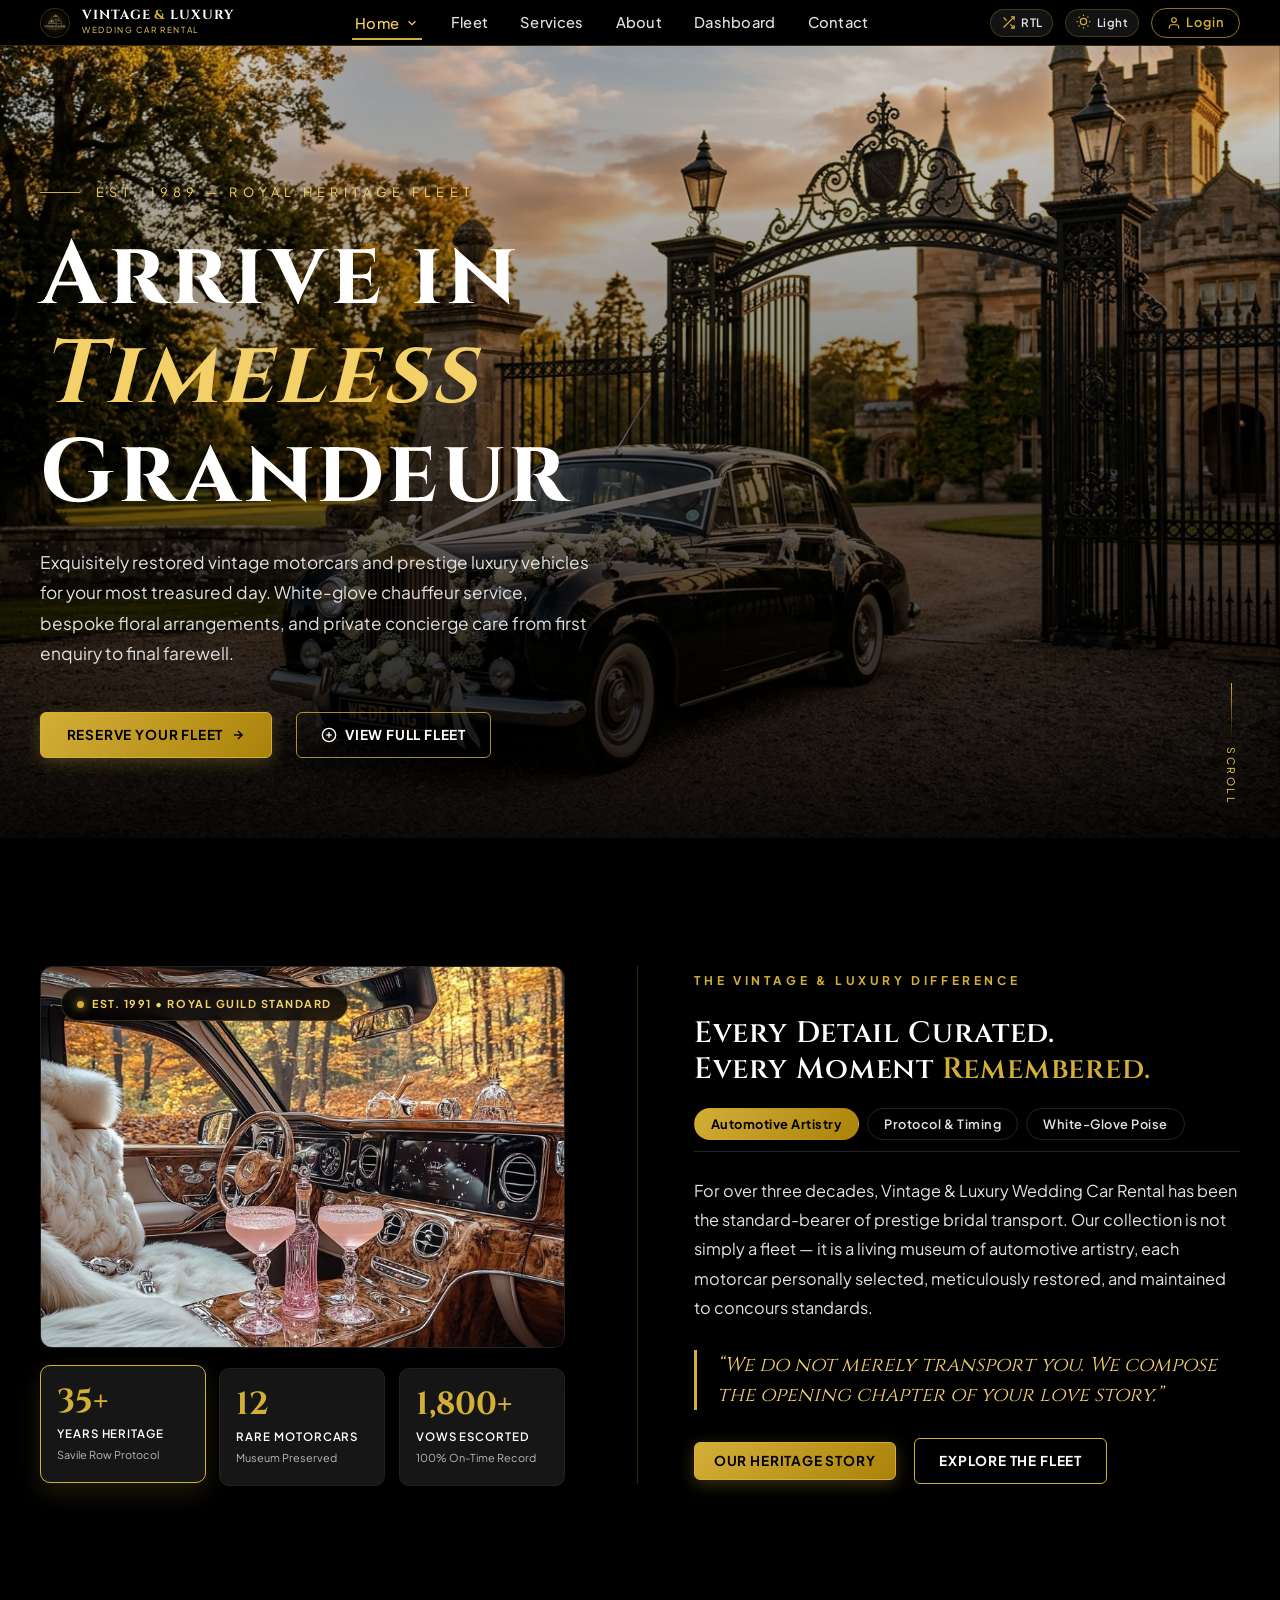
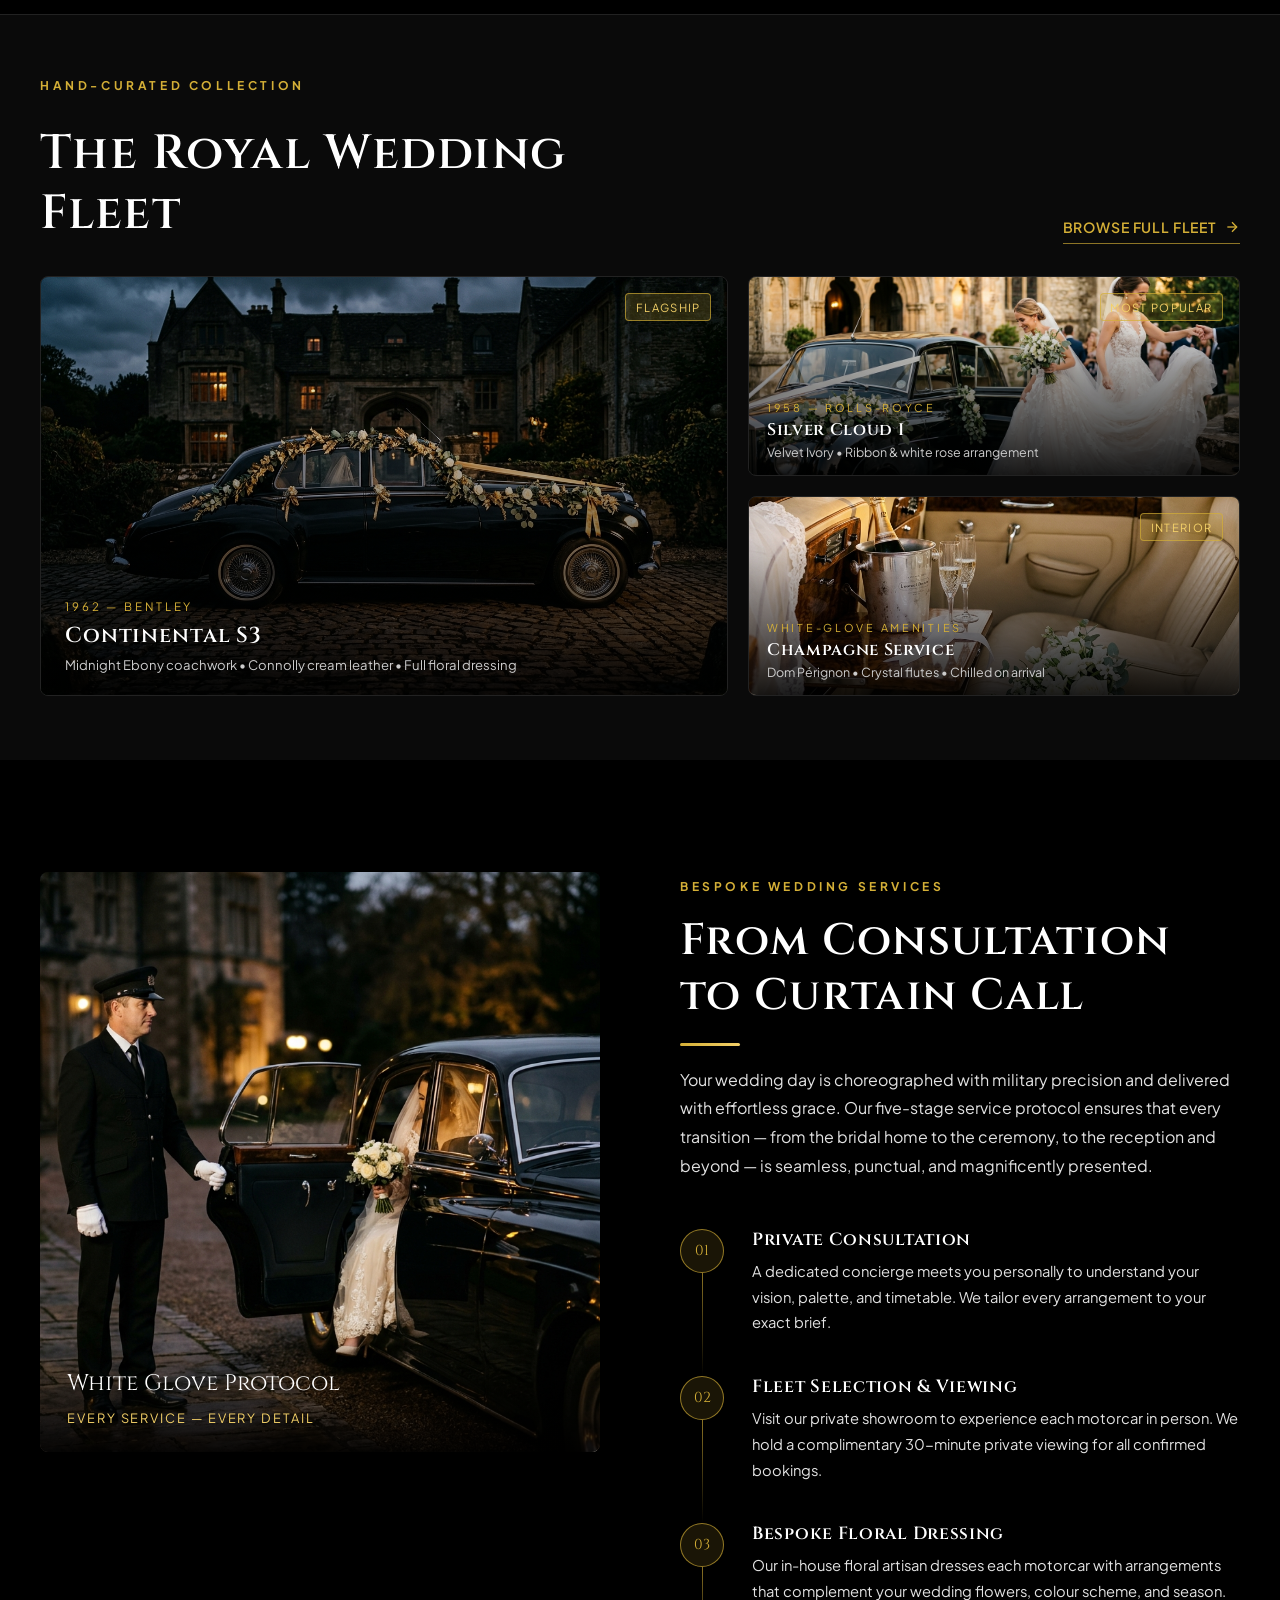
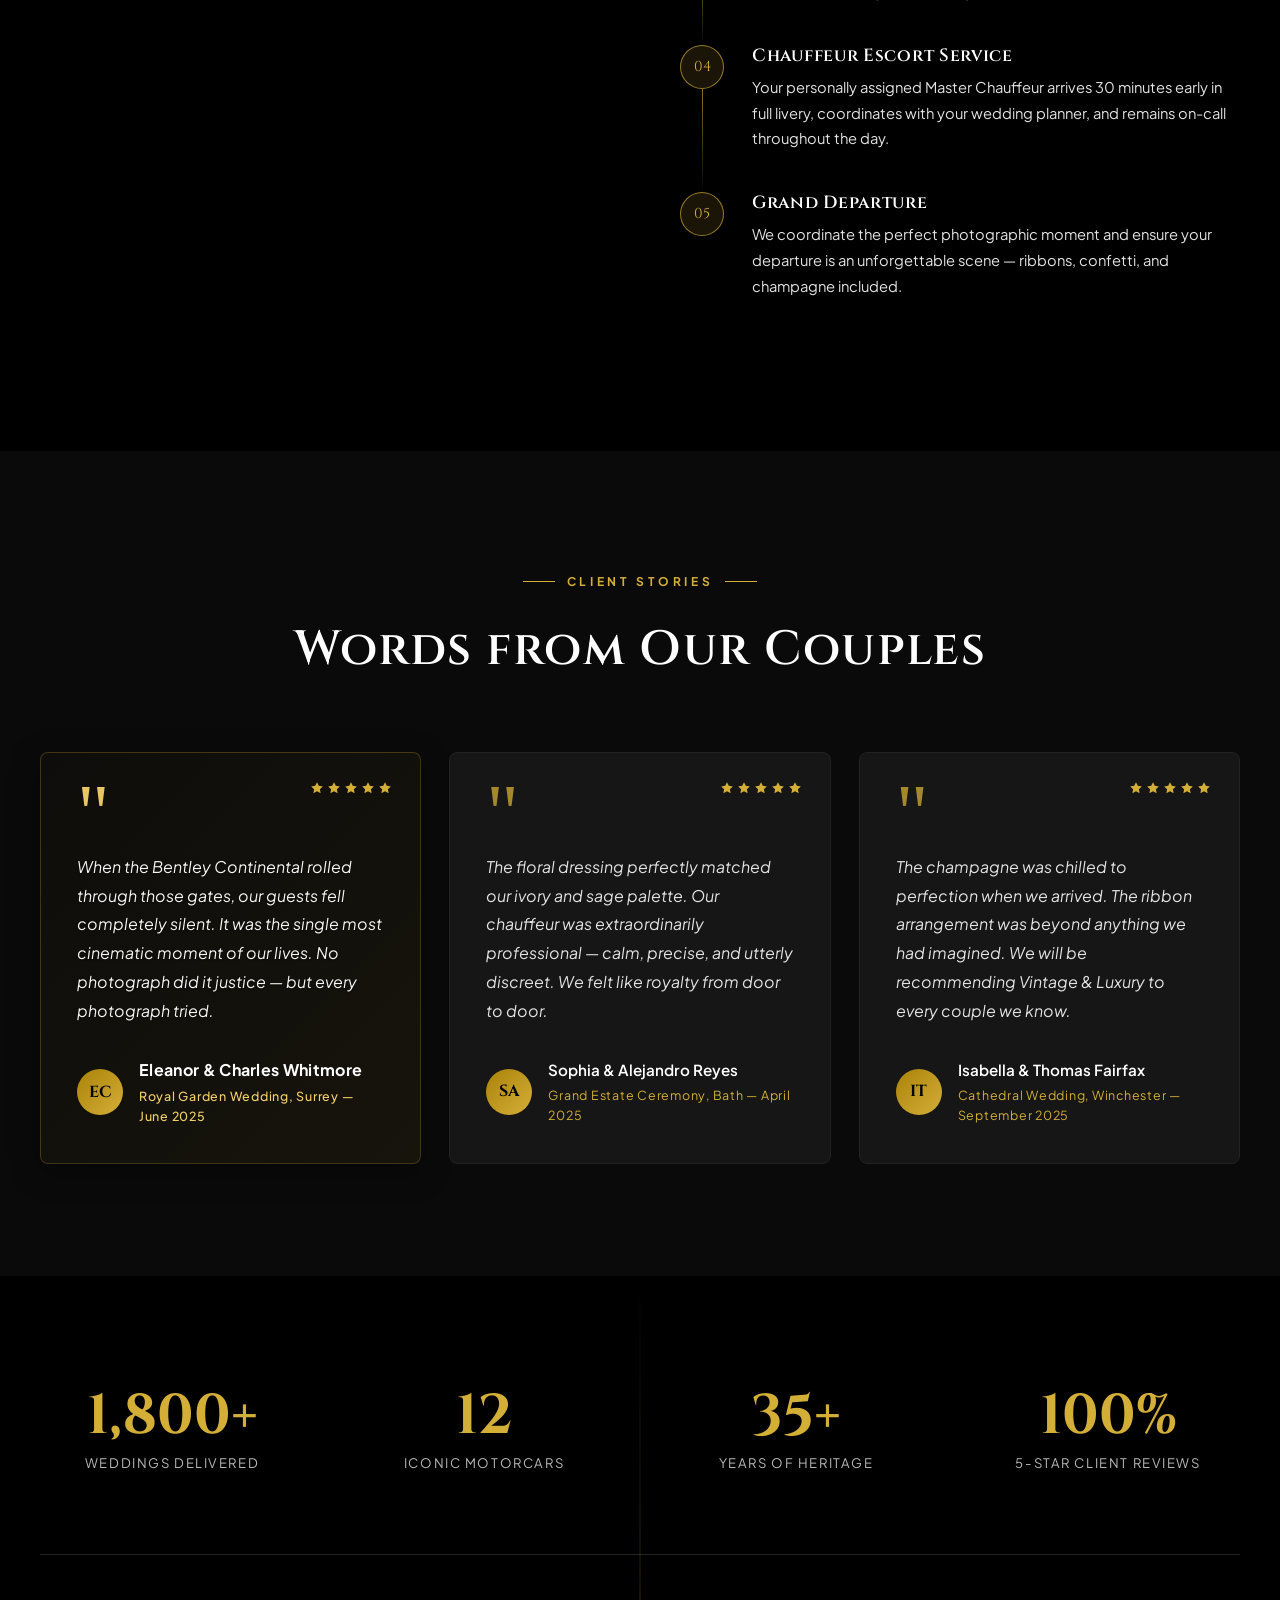
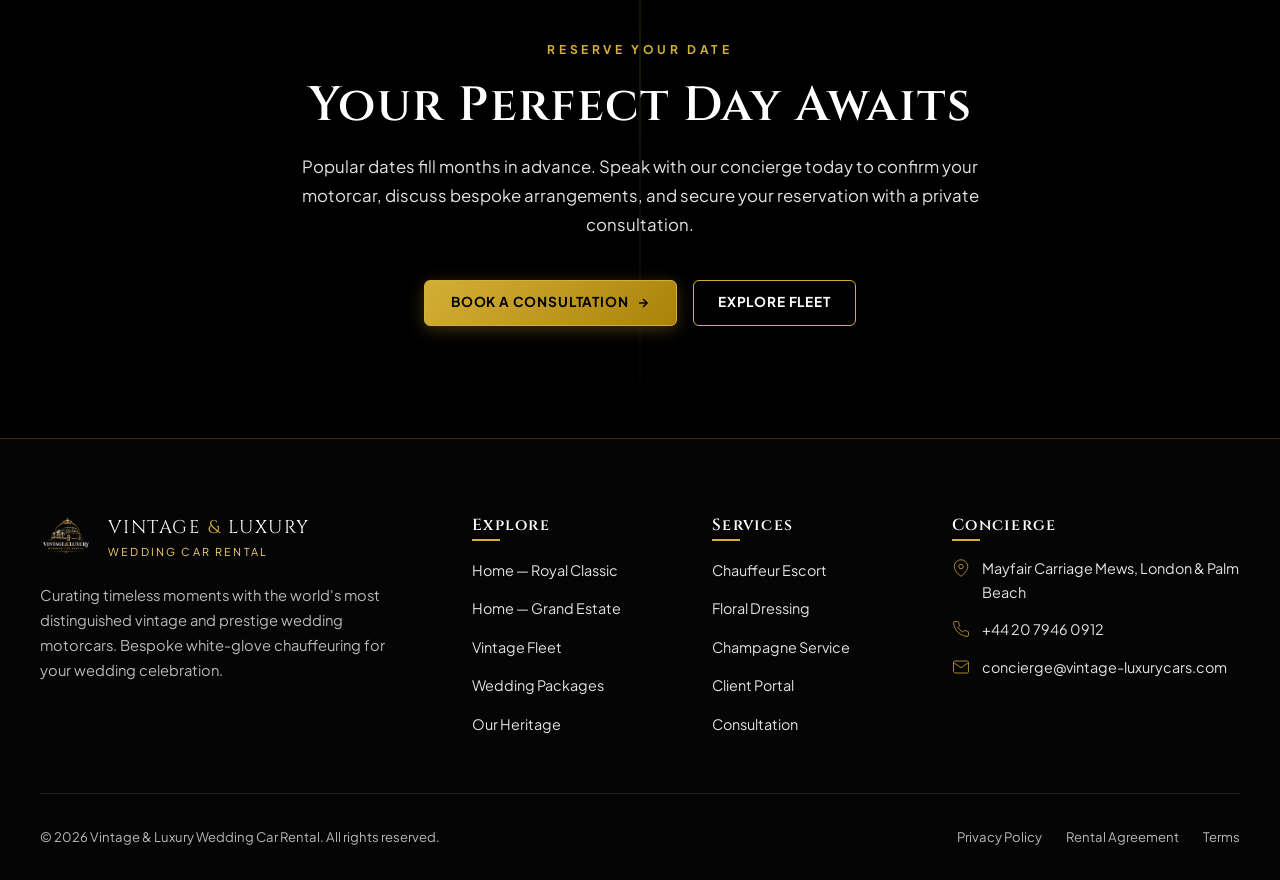
==== index.html @ 2bf7d712 "first commit" ====
﻿<!DOCTYPE html>
<html lang="en" dir="ltr">

<head>
  <meta charset="UTF-8">
  <meta name="viewport" content="width=device-width, initial-scale=1.0">
  <link rel="icon" type="image/png" sizes="32x32" href="assets/images/brand/favicon-32x32.png?v=5.0">
  <link rel="icon" type="image/png" sizes="64x64" href="assets/images/brand/favicon.png?v=5.0">
  <link rel="shortcut icon" href="assets/images/brand/favicon.ico?v=5.0">
  <link rel="apple-touch-icon" href="assets/images/brand/apple-touch-icon.png?v=5.0">
  <title>Vintage &amp; Luxury Wedding Car Rental — Royal Classic</title>
  <meta name="description"
    content="Experience unparalleled elegance on your wedding day with our hand-curated fleet of vintage Rolls-Royce, classic Bentleys, and bespoke luxury wedding motorcars. White-glove chauffeur service.">
  <link rel="stylesheet" href="assets/css/style.css?v=3.3">
  <link rel="stylesheet" href="assets/css/responsive.css?v=3.1">
</head>

<body>

  <!-- PAGE LOADER -->
  <div class="page-loader" id="pageLoader" aria-label="Loading">
    <div class="loader-brand-box">
      <img src="assets/images/brand/logo.png" alt="Vintage &amp; Luxury Emblem" class="loader-logo-img">
      <div class="loader-title">Vintage &amp; Luxury</div>
      <div class="loader-bar-wrap">
        <div class="loader-progress"></div>
      </div>
    </div>
  </div>

  <!-- HEADER -->
  <header class="site-header" id="siteHeader">
    <div class="container-custom header-inner">
      <a href="index.html" class="header-brand" aria-label="Vintage &amp; Luxury Wedding Car Rental">
        <div class="brand-logo-wrap">
          <img src="assets/images/brand/logo.png" alt="Brand Emblem" class="brand-logo-img">
        </div>
        <div class="brand-text-block">
          <span class="brand-title">VINTAGE <span>&amp;</span> LUXURY</span>
          <span class="brand-tagline">Wedding Car Rental</span>
        </div>
      </a>

      <nav class="desktop-nav" aria-label="Primary Navigation">
        <ul class="nav-list">
          <li class="nav-item nav-dropdown" id="navDropdownHome">
            <button type="button" class="nav-link active" id="homeDropdownBtn" aria-expanded="false"
              aria-haspopup="true">
              Home
              <svg class="dropdown-arrow-icon" viewBox="0 0 24 24" fill="none">
                <polyline points="6 9 12 15 18 9"></polyline>
              </svg>
            </button>
            <div class="dropdown-menu">
              <a href="index.html" class="dropdown-item active">Home 1 — Royal Classic <span
                  class="dropdown-badge">Current</span></a>
              <a href="home-2.html" class="dropdown-item">Home 2 — Grand Estate <span
                  class="dropdown-badge">Modern</span></a>
            </div>
          </li>
          <li class="nav-item"><a href="fleet.html" class="nav-link">Fleet</a></li>
          <li class="nav-item"><a href="services.html" class="nav-link">Services</a></li>
          <li class="nav-item"><a href="about.html" class="nav-link">About</a></li>
          <li class="nav-item"><a href="dashboard.html" class="nav-link">Dashboard</a></li>
          <li class="nav-item"><a href="contact.html" class="nav-link">Contact</a></li>
        </ul>
      </nav>

      <div class="header-actions">
        <button type="button" class="control-pill-btn rtl-toggle-btn" aria-label="Switch Direction">
          <svg class="control-icon" viewBox="0 0 24 24">
            <polyline points="16 3 21 3 21 8"></polyline>
            <line x1="4" y1="20" x2="21" y2="3"></line>
            <polyline points="21 16 21 21 16 21"></polyline>
            <line x1="15" y1="15" x2="21" y2="21"></line>
            <line x1="4" y1="4" x2="9" y2="9"></line>
          </svg>
          <span class="rtl-text">RTL</span>
        </button>
        <button type="button" class="control-pill-btn theme-toggle-btn" aria-label="Switch Theme">
          <span class="theme-icon-wrap">
            <svg class="control-icon" viewBox="0 0 24 24">
              <circle cx="12" cy="12" r="5"></circle>
              <line x1="12" y1="1" x2="12" y2="3"></line>
              <line x1="12" y1="21" x2="12" y2="23"></line>
              <line x1="4.22" y1="4.22" x2="5.64" y2="5.64"></line>
              <line x1="18.36" y1="18.36" x2="19.78" y2="19.78"></line>
              <line x1="1" y1="12" x2="3" y2="12"></line>
              <line x1="21" y1="12" x2="23" y2="12"></line>
              <line x1="4.22" y1="19.78" x2="5.64" y2="18.36"></line>
              <line x1="18.36" y1="5.64" x2="19.78" y2="4.22"></line>
            </svg>
          </span>
          <span class="theme-text">Light</span>
        </button>
        <a href="login.html" class="btn-login-header">
          <svg viewBox="0 0 24 24" stroke-width="2" stroke-linecap="round" stroke-linejoin="round">
            <path d="M20 21v-2a4 4 0 0 0-4-4H8a4 4 0 0 0-4 4v2" />
            <circle cx="12" cy="7" r="4" />
          </svg>
          Login
        </a>
        <button type="button" class="mobile-toggle-btn" id="mobileMenuBtn" aria-label="Open Menu">
          <svg viewBox="0 0 24 24" fill="none" stroke="currentColor" stroke-width="2">
            <line x1="3" y1="6" x2="21" y2="6"></line>
            <line x1="3" y1="12" x2="21" y2="12"></line>
            <line x1="3" y1="18" x2="21" y2="18"></line>
          </svg>
        </button>
      </div>
    </div>
  </header>

  <!-- MOBILE DRAWER -->
  <div class="mobile-drawer-overlay" id="mobileDrawerOverlay"></div>
  <aside class="mobile-drawer" id="mobileDrawer" aria-label="Mobile Navigation">
    <div class="mobile-drawer-header">
      <a href="index.html" class="header-brand" aria-label="Vintage &amp; Luxury Wedding Car Rental">
        <div class="brand-logo-wrap"><img src="assets/images/brand/logo.png" alt="Emblem" class="brand-logo-img"></div>
        <div class="brand-text-block">
          <span class="brand-title">VINTAGE <span>&amp;</span> LUXURY</span>
          <span class="brand-tagline">Wedding Car Rental</span>
        </div>
      </a>
      <button type="button" class="mobile-close-btn" id="mobileCloseBtn" aria-label="Close Menu">
        <svg width="20" height="20" viewBox="0 0 24 24" fill="none" stroke="currentColor" stroke-width="2">
          <line x1="18" y1="6" x2="6" y2="18"></line>
          <line x1="6" y1="6" x2="18" y2="18"></line>
        </svg>
      </button>
    </div>
    <ul class="mobile-nav-list">
      <li class="mobile-accordion-item" id="mobileHomeAccordion">
        <button type="button" class="mobile-accordion-btn active" id="mobileHomeAccordionBtn" aria-expanded="false">
          <span>Home</span>
          <svg class="dropdown-arrow-icon" viewBox="0 0 24 24" fill="none">
            <polyline points="6 9 12 15 18 9"></polyline>
          </svg>
        </button>
        <div class="mobile-accordion-content">
          <a href="index.html" class="mobile-sub-link active">Home 1 — Royal Classic</a>
          <a href="home-2.html" class="mobile-sub-link">Home 2 — Grand Estate</a>
        </div>
      </li>
      <li><a href="fleet.html" class="mobile-nav-link">Fleet</a></li>
      <li><a href="services.html" class="mobile-nav-link">Services</a></li>
      <li><a href="about.html" class="mobile-nav-link">About</a></li>
      <li><a href="dashboard.html" class="mobile-nav-link">Dashboard</a></li>
      <li><a href="contact.html" class="mobile-nav-link">Contact</a></li>
    </ul>
    <div class="mobile-controls-wrap">
      <div class="mobile-controls-row">
        <button type="button" class="control-pill-btn rtl-toggle-btn control-pill-flex" aria-label="Switch Direction">
          <svg class="control-icon" viewBox="0 0 24 24" width="14" height="14">
            <polyline points="16 3 21 3 21 8"></polyline>
            <line x1="4" y1="20" x2="21" y2="3"></line>
            <polyline points="21 16 21 21 16 21"></polyline>
            <line x1="15" y1="15" x2="21" y2="21"></line>
            <line x1="4" y1="4" x2="9" y2="9"></line>
          </svg>
          <span class="rtl-text">RTL</span>
        </button>
        <button type="button" class="control-pill-btn theme-toggle-btn control-pill-flex" aria-label="Switch Theme">
          <span class="theme-icon-wrap">
            <svg class="control-icon" viewBox="0 0 24 24" width="14" height="14">
              <circle cx="12" cy="12" r="5"></circle>
              <line x1="12" y1="1" x2="12" y2="3"></line>
              <line x1="12" y1="21" x2="12" y2="23"></line>
              <line x1="4.22" y1="4.22" x2="5.64" y2="5.64"></line>
              <line x1="18.36" y1="18.36" x2="19.78" y2="19.78"></line>
              <line x1="1" y1="12" x2="3" y2="12"></line>
              <line x1="21" y1="12" x2="23" y2="12"></line>
              <line x1="4.22" y1="19.78" x2="5.64" y2="18.36"></line>
              <line x1="18.36" y1="5.64" x2="19.78" y2="4.22"></line>
            </svg>
          </span>
          <span class="theme-text">Light</span>
        </button>
      </div>
      <a href="login.html" class="btn-gold-primary mobile-cta-full">Login</a>
    </div>
  </aside>

  <main id="mainContent">

    <!-- =====================================================================
         SECTION 1: CINEMATIC HERO — Full-bleed estate entrance photograph
         ===================================================================== -->
    <section class="hero-section" aria-label="Welcome">
      <img src="assets/images/hero/hero-rolls-estate-golden-hour.jpg"
        alt="Vintage Rolls-Royce with white floral decoration at grand estate gates at golden hour"
        class="hero-bg-image" loading="eager">
      <div class="hero-overlay" aria-hidden="true"></div>

      <div class="hero-content">
        <div class="container-custom">
          <div class="hero-inner">
            <div class="hero-tagline">Est. 1989 &mdash; Royal Heritage Fleet</div>
            <h1 class="hero-heading">
              Arrive in <em>Timeless</em><br>Grandeur
            </h1>
            <p class="hero-subtext">
              Exquisitely restored vintage motorcars and prestige luxury vehicles for your most treasured day.
              White-glove chauffeur service, bespoke floral arrangements, and private concierge care from first enquiry
              to final farewell.
            </p>
            <div class="hero-cta-row">
              <a href="contact.html" class="btn-gold-primary hero-cta-btn">
                Reserve Your Fleet
                <svg width="14" height="14" viewBox="0 0 24 24" fill="none" stroke="currentColor" stroke-width="2.5">
                  <line x1="5" y1="12" x2="19" y2="12"></line>
                  <polyline points="12 5 19 12 12 19"></polyline>
                </svg>
              </a>
              <a href="fleet.html" class="btn-outline-gold">
                <svg width="16" height="16" viewBox="0 0 24 24" fill="none" stroke="currentColor" stroke-width="2">
                  <circle cx="12" cy="12" r="10"></circle>
                  <line x1="12" y1="8" x2="12" y2="16"></line>
                  <line x1="8" y1="12" x2="16" y2="12"></line>
                </svg>
                View Full Fleet
              </a>
            </div>
          </div>
        </div>
      </div>

      <!-- Scroll indicator -->
      <div class="hero-scroll-hint" aria-hidden="true">
        <div class="scroll-line"></div>
        <span class="scroll-label">Scroll</span>
      </div>
    </section>

    <!-- =====================================================================
         SECTION 2: BRAND STATEMENT — Interactive Visual Heritage & Philosophy
         ===================================================================== -->
    <section class="brand-statement-section" aria-label="Our Philosophy">
      <div class="container-custom">
        <div class="brand-statement-inner">

          <!-- Left: Interactive Visual & Stat Grid Column -->
          <div class="brand-statement-visual-col reveal-left">
            <div class="brand-visual-frame">
              <img src="assets/images/products/p1.jpg"
                alt="Vintage Rolls-Royce handcrafted interior with champagne and bridal bouquet"
                class="brand-visual-img" loading="lazy">
              <div class="brand-visual-floating-badge">
                <span class="brand-visual-badge-dot"></span>
                <span>Est. 1991 &bull; Royal Guild Standard</span>
              </div>
            </div>

            <!-- Interactive Stat Cards -->
            <div class="brand-stat-grid">
              <div class="brand-stat-card is-focused" tabindex="0">
                <div class="brand-stat-number">35+</div>
                <div class="brand-stat-desc">Years Heritage</div>
                <div class="brand-stat-sub">Savile Row Protocol</div>
              </div>
              <div class="brand-stat-card" tabindex="0">
                <div class="brand-stat-number">12</div>
                <div class="brand-stat-desc">Rare Motorcars</div>
                <div class="brand-stat-sub">Museum Preserved</div>
              </div>
              <div class="brand-stat-card" tabindex="0">
                <div class="brand-stat-number">1,800+</div>
                <div class="brand-stat-desc">Vows Escorted</div>
                <div class="brand-stat-sub">100% On-Time Record</div>
              </div>
            </div>
          </div>

          <!-- Right: Interactive Philosophy & Tab Panes Column -->
          <div class="brand-statement-main reveal-right">
            <span class="section-eyebrow">The Vintage &amp; Luxury Difference</span>
            <h2 class="brand-statement-heading">
              Every Detail Curated.<br>Every Moment <span class="gold-word">Remembered.</span>
            </h2>

            <!-- Interactive Tab Bar -->
            <div class="philosophy-tabs-bar" role="tablist" aria-label="Philosophy Pillars">
              <button type="button" class="philosophy-tab-btn active" role="tab" aria-selected="true"
                data-target="pillarArtistry">Automotive Artistry</button>
              <button type="button" class="philosophy-tab-btn" role="tab" aria-selected="false"
                data-target="pillarPunctuality">Protocol &amp; Timing</button>
              <button type="button" class="philosophy-tab-btn" role="tab" aria-selected="false"
                data-target="pillarPoise">White-Glove Poise</button>
            </div>

            <!-- Tab 1: Artistry -->
            <div class="philosophy-tab-pane active" id="pillarArtistry" role="tabpanel">
              <p class="brand-statement-text">
                For over three decades, Vintage &amp; Luxury Wedding Car Rental has been the standard-bearer of prestige
                bridal transport. Our collection is not simply a fleet &mdash; it is a living museum of automotive
                artistry, each motorcar personally selected, meticulously restored, and maintained to concours
                standards.
              </p>
              <blockquote class="brand-statement-pull">
                &ldquo;We do not merely transport you. We compose the opening chapter of your love story.&rdquo;
              </blockquote>
            </div>

            <!-- Tab 2: Punctuality -->
            <div class="philosophy-tab-pane" id="pillarPunctuality" role="tabpanel" hidden>
              <p class="brand-statement-text">
                Precision is our silent vow. Two weeks prior to your celebration, our operations team conducts live
                route reconnaissance. On the wedding day, our senior chauffeur arrives a full 45 minutes ahead of
                schedule to ensure unhurried peace of mind.
              </p>
              <blockquote class="brand-statement-pull">
                &ldquo;Punctuality in luxury is not a feature &mdash; it is a sacred ceremonial promise.&rdquo;
              </blockquote>
            </div>

            <!-- Tab 3: Poise -->
            <div class="philosophy-tab-pane" id="pillarPoise" role="tabpanel" hidden>
              <p class="brand-statement-text">
                From hand-tied Italian silk ribbons matched to your bridal gown to French crystal champagne flutes
                chilled in custom wood consoles, every sensory touchpoint is executed with dignified grace and tailored
                poise.
              </p>
              <blockquote class="brand-statement-pull">
                &ldquo;Dignity, unhurried grace, and timeless presence define every mile of your passage.&rdquo;
              </blockquote>
            </div>

            <!-- Actions -->
            <div class="brand-statement-actions">
              <a href="about.html" class="btn-gold-primary">Our Heritage Story</a>
              <a href="fleet.html" class="btn-gold-outline">Explore The Fleet</a>
            </div>

          </div>
        </div>
      </div>
    </section>

    <!-- =====================================================================
         SECTION 3: FLEET SHOWCASE — Asymmetric mosaic, no standard card grid
         ===================================================================== -->
    <section class="fleet-showcase-section" aria-label="Featured Fleet">
      <div class="container-custom">
        <div class="fleet-showcase-header reveal-up">
          <div class="fleet-heading-block">
            <span class="section-eyebrow">Hand-Curated Collection</span>
            <h2 class="fleet-section-title">The Royal Wedding Fleet</h2>
          </div>
          <a href="fleet.html" class="fleet-header-link">
            Browse Full Fleet
            <svg width="16" height="16" viewBox="0 0 24 24" fill="none" stroke="currentColor" stroke-width="2">
              <line x1="5" y1="12" x2="19" y2="12"></line>
              <polyline points="12 5 19 12 12 19"></polyline>
            </svg>
          </a>
        </div>

        <div class="fleet-mosaic">
          <!-- Large Feature Card -->
          <article class="fleet-card fleet-card--large reveal-left">
            <div class="fleet-card-img-wrap">
              <img src="assets/images/products/bentley-continental-manor-night.jpg"
                alt="1960s Bentley Continental decorated with gold florals at a manor at dusk" class="fleet-card-img"
                loading="lazy">
              <div class="fleet-card-overlay" aria-hidden="true"></div>
            </div>
            <span class="fleet-card-badge">Flagship</span>
            <div class="fleet-card-info">
              <div class="fleet-card-year">1962 &mdash; Bentley</div>
              <h3 class="fleet-card-name">Continental S3</h3>
              <p class="fleet-card-detail">Midnight Ebony coachwork &bull; Connolly cream leather &bull; Full floral
                dressing</p>
            </div>
          </article>

          <!-- Small Card Top -->
          <article class="fleet-card fleet-card--sm reveal-right">
            <div class="fleet-card-img-wrap">
              <img src="assets/images/sections/wedding-ceremony-church-arrival.jpg"
                alt="Wedding ceremony arrival at a historic church with vintage car" class="fleet-card-img"
                loading="lazy">
              <div class="fleet-card-overlay" aria-hidden="true"></div>
            </div>
            <span class="fleet-card-badge">Most Popular</span>
            <div class="fleet-card-info">
              <div class="fleet-card-year">1958 &mdash; Rolls-Royce</div>
              <h3 class="fleet-card-name">Silver Cloud I</h3>
              <p class="fleet-card-detail">Velvet Ivory &bull; Ribbon &amp; white rose arrangement</p>
            </div>
          </article>

          <!-- Small Card Bottom -->
          <article class="fleet-card fleet-card--sm reveal-right delay-15">
            <div class="fleet-card-img-wrap">
              <img src="assets/images/products/rolls-interior-champagne-bouquet.jpg"
                alt="Rolls-Royce interior with champagne and bridal bouquet" class="fleet-card-img" loading="lazy">
              <div class="fleet-card-overlay" aria-hidden="true"></div>
            </div>
            <span class="fleet-card-badge">Interior</span>
            <div class="fleet-card-info">
              <div class="fleet-card-year">White-Glove Amenities</div>
              <h3 class="fleet-card-name">Champagne Service</h3>
              <p class="fleet-card-detail">Dom Pérignon &bull; Crystal flutes &bull; Chilled on arrival</p>
            </div>
          </article>
        </div>
      </div>
    </section>

    <!-- =====================================================================
         SECTION 4: SERVICES — Sticky image with vertical step timeline
         ===================================================================== -->
    <section class="services-section" aria-label="Our Services">
      <div class="container-custom">
        <div class="services-grid">
          <div class="services-image-col reveal-left">
            <div class="services-img-frame">
              <img src="assets/images/sections/chauffeur-white-glove-service.jpg"
                alt="Uniformed chauffeur in white gloves opening car door for bride at manor" loading="lazy">
              <div class="services-img-badge">
                <div class="services-img-badge-title">White Glove Protocol</div>
                <div class="services-img-badge-sub">Every Service &mdash; Every Detail</div>
              </div>
            </div>
          </div>

          <div class="services-content-col reveal-right">
            <span class="section-eyebrow">Bespoke Wedding Services</span>
            <h2 class="services-section-title">From Consultation<br>to Curtain Call</h2>
            <div class="gold-divider"></div>
            <p class="services-intro">
              Your wedding day is choreographed with military precision and delivered with effortless grace. Our
              five-stage service protocol ensures that every transition — from the bridal home to the ceremony, to the
              reception and beyond — is seamless, punctual, and magnificently presented.
            </p>

            <div class="service-timeline">
              <div class="service-step">
                <div class="service-step-number">01</div>
                <div class="service-step-content">
                  <h3 class="service-step-title">Private Consultation</h3>
                  <p class="service-step-text">A dedicated concierge meets you personally to understand your vision,
                    palette, and timetable. We tailor every arrangement to your exact brief.</p>
                </div>
              </div>
              <div class="service-step">
                <div class="service-step-number">02</div>
                <div class="service-step-content">
                  <h3 class="service-step-title">Fleet Selection &amp; Viewing</h3>
                  <p class="service-step-text">Visit our private showroom to experience each motorcar in person. We hold
                    a complimentary 30-minute private viewing for all confirmed bookings.</p>
                </div>
              </div>
              <div class="service-step">
                <div class="service-step-number">03</div>
                <div class="service-step-content">
                  <h3 class="service-step-title">Bespoke Floral Dressing</h3>
                  <p class="service-step-text">Our in-house floral artisan dresses each motorcar with arrangements that
                    complement your wedding flowers, colour scheme, and season.</p>
                </div>
              </div>
              <div class="service-step">
                <div class="service-step-number">04</div>
                <div class="service-step-content">
                  <h3 class="service-step-title">Chauffeur Escort Service</h3>
                  <p class="service-step-text">Your personally assigned Master Chauffeur arrives 30 minutes early in
                    full livery, coordinates with your wedding planner, and remains on-call throughout the day.</p>
                </div>
              </div>
              <div class="service-step">
                <div class="service-step-number">05</div>
                <div class="service-step-content">
                  <h3 class="service-step-title">Grand Departure</h3>
                  <p class="service-step-text">We coordinate the perfect photographic moment and ensure your departure
                    is an unforgettable scene — ribbons, confetti, and champagne included.</p>
                </div>
              </div>
            </div>
          </div>
        </div>
      </div>
    </section>

    <!-- =====================================================================
         SECTION 5: TESTIMONIALS — Three editorial pull-quote cards
         ===================================================================== -->
    <section class="testimonials-section" aria-label="Client Testimonials">
      <div class="container-custom">
        <div class="testimonials-header reveal-up">
          <span class="section-eyebrow-line">
            <span class="section-eyebrow mb-0">Client Stories</span>
          </span>
          <h2 class="testimonials-title">Words from Our Couples</h2>
        </div>

        <div class="testimonials-grid">
          <article class="testimonial-card testimonial-card--featured reveal-up">
            <div class="testimonial-stars" aria-label="5 out of 5 stars">
              <svg class="star-icon" viewBox="0 0 24 24">
                <polygon
                  points="12 2 15.09 8.26 22 9.27 17 14.14 18.18 21.02 12 17.77 5.82 21.02 7 14.14 2 9.27 8.91 8.26 12 2">
                </polygon>
              </svg>
              <svg class="star-icon" viewBox="0 0 24 24">
                <polygon
                  points="12 2 15.09 8.26 22 9.27 17 14.14 18.18 21.02 12 17.77 5.82 21.02 7 14.14 2 9.27 8.91 8.26 12 2">
                </polygon>
              </svg>
              <svg class="star-icon" viewBox="0 0 24 24">
                <polygon
                  points="12 2 15.09 8.26 22 9.27 17 14.14 18.18 21.02 12 17.77 5.82 21.02 7 14.14 2 9.27 8.91 8.26 12 2">
                </polygon>
              </svg>
              <svg class="star-icon" viewBox="0 0 24 24">
                <polygon
                  points="12 2 15.09 8.26 22 9.27 17 14.14 18.18 21.02 12 17.77 5.82 21.02 7 14.14 2 9.27 8.91 8.26 12 2">
                </polygon>
              </svg>
              <svg class="star-icon" viewBox="0 0 24 24">
                <polygon
                  points="12 2 15.09 8.26 22 9.27 17 14.14 18.18 21.02 12 17.77 5.82 21.02 7 14.14 2 9.27 8.91 8.26 12 2">
                </polygon>
              </svg>
            </div>
            <span class="testimonial-quote-mark">"</span>
            <p class="testimonial-text">When the Bentley Continental rolled through those gates, our guests fell
              completely silent. It was the single most cinematic moment of our lives. No photograph did it justice —
              but every photograph tried.</p>
            <div class="testimonial-footer">
              <div class="testimonial-avatar">EC</div>
              <div>
                <div class="testimonial-name">Eleanor &amp; Charles Whitmore</div>
                <div class="testimonial-event">Royal Garden Wedding, Surrey — June 2025</div>
              </div>
            </div>
          </article>

          <article class="testimonial-card reveal-up delay-1">
            <div class="testimonial-stars" aria-label="5 out of 5 stars">
              <svg class="star-icon" viewBox="0 0 24 24">
                <polygon
                  points="12 2 15.09 8.26 22 9.27 17 14.14 18.18 21.02 12 17.77 5.82 21.02 7 14.14 2 9.27 8.91 8.26 12 2">
                </polygon>
              </svg>
              <svg class="star-icon" viewBox="0 0 24 24">
                <polygon
                  points="12 2 15.09 8.26 22 9.27 17 14.14 18.18 21.02 12 17.77 5.82 21.02 7 14.14 2 9.27 8.91 8.26 12 2">
                </polygon>
              </svg>
              <svg class="star-icon" viewBox="0 0 24 24">
                <polygon
                  points="12 2 15.09 8.26 22 9.27 17 14.14 18.18 21.02 12 17.77 5.82 21.02 7 14.14 2 9.27 8.91 8.26 12 2">
                </polygon>
              </svg>
              <svg class="star-icon" viewBox="0 0 24 24">
                <polygon
                  points="12 2 15.09 8.26 22 9.27 17 14.14 18.18 21.02 12 17.77 5.82 21.02 7 14.14 2 9.27 8.91 8.26 12 2">
                </polygon>
              </svg>
              <svg class="star-icon" viewBox="0 0 24 24">
                <polygon
                  points="12 2 15.09 8.26 22 9.27 17 14.14 18.18 21.02 12 17.77 5.82 21.02 7 14.14 2 9.27 8.91 8.26 12 2">
                </polygon>
              </svg>
            </div>
            <span class="testimonial-quote-mark">"</span>
            <p class="testimonial-text">The floral dressing perfectly matched our ivory and sage palette. Our chauffeur
              was extraordinarily professional — calm, precise, and utterly discreet. We felt like royalty from door to
              door.</p>
            <div class="testimonial-footer">
              <div class="testimonial-avatar">SA</div>
              <div>
                <div class="testimonial-name">Sophia &amp; Alejandro Reyes</div>
                <div class="testimonial-event">Grand Estate Ceremony, Bath — April 2025</div>
              </div>
            </div>
          </article>

          <article class="testimonial-card reveal-up delay-2">
            <div class="testimonial-stars" aria-label="5 out of 5 stars">
              <svg class="star-icon" viewBox="0 0 24 24">
                <polygon
                  points="12 2 15.09 8.26 22 9.27 17 14.14 18.18 21.02 12 17.77 5.82 21.02 7 14.14 2 9.27 8.91 8.26 12 2">
                </polygon>
              </svg>
              <svg class="star-icon" viewBox="0 0 24 24">
                <polygon
                  points="12 2 15.09 8.26 22 9.27 17 14.14 18.18 21.02 12 17.77 5.82 21.02 7 14.14 2 9.27 8.91 8.26 12 2">
                </polygon>
              </svg>
              <svg class="star-icon" viewBox="0 0 24 24">
                <polygon
                  points="12 2 15.09 8.26 22 9.27 17 14.14 18.18 21.02 12 17.77 5.82 21.02 7 14.14 2 9.27 8.91 8.26 12 2">
                </polygon>
              </svg>
              <svg class="star-icon" viewBox="0 0 24 24">
                <polygon
                  points="12 2 15.09 8.26 22 9.27 17 14.14 18.18 21.02 12 17.77 5.82 21.02 7 14.14 2 9.27 8.91 8.26 12 2">
                </polygon>
              </svg>
              <svg class="star-icon" viewBox="0 0 24 24">
                <polygon
                  points="12 2 15.09 8.26 22 9.27 17 14.14 18.18 21.02 12 17.77 5.82 21.02 7 14.14 2 9.27 8.91 8.26 12 2">
                </polygon>
              </svg>
            </div>
            <span class="testimonial-quote-mark">"</span>
            <p class="testimonial-text">The champagne was chilled to perfection when we arrived. The ribbon arrangement
              was beyond anything we had imagined. We will be recommending Vintage &amp; Luxury to every couple we know.
            </p>
            <div class="testimonial-footer">
              <div class="testimonial-avatar">IT</div>
              <div>
                <div class="testimonial-name">Isabella &amp; Thomas Fairfax</div>
                <div class="testimonial-event">Cathedral Wedding, Winchester — September 2025</div>
              </div>
            </div>
          </article>
        </div>
      </div>
    </section>

    <!-- =====================================================================
         SECTION 6: STATISTICS + CTA BANNER — Large numerics & reservation call
         ===================================================================== -->
    <section class="stats-cta-section" aria-label="Our Achievements and Booking">
      <div class="container-custom">
        <div class="stats-grid">
          <div class="stat-item reveal-up">
            <div class="stat-number">1,800+</div>
            <div class="stat-label">Weddings Delivered</div>
          </div>
          <div class="stat-item reveal-up delay-1">
            <div class="stat-number">12</div>
            <div class="stat-label">Iconic Motorcars</div>
          </div>
          <div class="stat-item reveal-up delay-2">
            <div class="stat-number">35+</div>
            <div class="stat-label">Years of Heritage</div>
          </div>
          <div class="stat-item reveal-up delay-3">
            <div class="stat-number">100%</div>
            <div class="stat-label">5-Star Client Reviews</div>
          </div>
        </div>

        <div class="cta-banner reveal-up">
          <span class="section-eyebrow">Reserve Your Date</span>
          <h2 class="cta-banner-title">Your Perfect Day Awaits</h2>
          <p class="cta-banner-text">
            Popular dates fill months in advance. Speak with our concierge today to confirm your motorcar, discuss
            bespoke arrangements, and secure your reservation with a private consultation.
          </p>
          <div class="cta-banner-actions">
            <a href="contact.html" class="btn-gold-primary hero-cta-btn">
              Book a Consultation
              <svg width="14" height="14" viewBox="0 0 24 24" fill="none" stroke="currentColor" stroke-width="2.5">
                <line x1="5" y1="12" x2="19" y2="12"></line>
                <polyline points="12 5 19 12 12 19"></polyline>
              </svg>
            </a>
            <a href="fleet.html" class="btn-outline-gold">Explore Fleet</a>
          </div>
        </div>
      </div>
    </section>

  </main>

  <!-- SCROLL TO TOP -->
  <button type="button" class="scroll-top-btn" id="scrollTopBtn" aria-label="Scroll to top">
    <svg viewBox="0 0 24 24" fill="none" stroke="currentColor">
      <polyline points="18 15 12 9 6 15"></polyline>
    </svg>
  </button>

  <!-- FOOTER -->
  <footer class="site-footer">
    <div class="container-custom">
      <div class="footer-top-grid">
        <div class="footer-brand-col">
          <div class="footer-logo-row">
            <img src="assets/images/brand/logo.png" alt="Vintage &amp; Luxury Brand Emblem" class="footer-logo-img">
            <div>
              <div class="footer-brand-title">VINTAGE <span>&amp;</span> LUXURY</div>
              <div class="footer-brand-tagline">Wedding Car Rental</div>
            </div>
          </div>
          <p class="footer-desc">
            Curating timeless moments with the world's most distinguished vintage and prestige wedding motorcars.
            Bespoke white-glove chauffeuring for your wedding celebration.
          </p>
        </div>
        <div>
          <h4 class="footer-col-title">Explore</h4>
          <ul class="footer-links-list">
            <li><a href="index.html">Home — Royal Classic</a></li>
            <li><a href="home-2.html">Home — Grand Estate</a></li>
            <li><a href="fleet.html">Vintage Fleet</a></li>
            <li><a href="services.html">Wedding Packages</a></li>
            <li><a href="about.html">Our Heritage</a></li>
          </ul>
        </div>
        <div>
          <h4 class="footer-col-title">Services</h4>
          <ul class="footer-links-list">
            <li><a href="services.html">Chauffeur Escort</a></li>
            <li><a href="services.html">Floral Dressing</a></li>
            <li><a href="services.html">Champagne Service</a></li>
            <li><a href="dashboard.html">Client Portal</a></li>
            <li><a href="contact.html">Consultation</a></li>
          </ul>
        </div>
        <div>
          <h4 class="footer-col-title">Concierge</h4>
          <div class="footer-contact-info">
            <div class="footer-contact-item">
              <svg class="footer-contact-icon" viewBox="0 0 24 24" fill="none">
                <path d="M21 10c0 7-9 13-9 13s-9-6-9-13a9 9 0 0 1 18 0z"></path>
                <circle cx="12" cy="10" r="3"></circle>
              </svg>
              <span>Mayfair Carriage Mews, London &amp; Palm Beach</span>
            </div>
            <div class="footer-contact-item">
              <svg class="footer-contact-icon" viewBox="0 0 24 24" fill="none">
                <path
                  d="M22 16.92v3a2 2 0 0 1-2.18 2 19.79 19.79 0 0 1-8.63-3.07 19.5 19.5 0 0 1-6-6 19.79 19.79 0 0 1-3.07-8.67A2 2 0 0 1 4.11 2h3a2 2 0 0 1 2 1.72 12.84 12.84 0 0 0 .7 2.81 2 2 0 0 1-.45 2.11L8.09 9.91a16 16 0 0 0 6 6l1.27-1.27a2 2 0 0 1 2.11-.45 12.84 12.84 0 0 0 2.81.7A2 2 0 0 1 22 16.92z">
                </path>
              </svg>
              <span>+44 20 7946 0912</span>
            </div>
            <div class="footer-contact-item">
              <svg class="footer-contact-icon" viewBox="0 0 24 24" fill="none">
                <path d="M4 4h16c1.1 0 2 .9 2 2v12c0 1.1-.9 2-2 2H4c-1.1 0-2-.9-2-2V6c0-1.1.9-2 2-2z"></path>
                <polyline points="22,6 12,13 2,6"></polyline>
              </svg>
              <span>concierge@vintage-luxurycars.com</span>
            </div>
          </div>
        </div>
      </div>
      <div class="footer-bottom">
        <div>&copy; 2026 Vintage &amp; Luxury Wedding Car Rental. All rights reserved.</div>
        <div class="footer-bottom-links">
          <a href="#">Privacy Policy</a>
          <a href="#">Rental Agreement</a>
          <a href="#">Terms</a>
        </div>
      </div>
    </div>
  </footer>

  <script src="assets/js/main.js?v=3.2"></script>
</body>

</html>
---- assets/css/style.css ----
/* ==========================================================================
   VINTAGE & LUXURY WEDDING CAR RENTAL — MASTER STYLESHEET
   Phase 02: Global Design System & Core Components
   ========================================================================== */

@import url('https://fonts.googleapis.com/css2?family=Cinzel:wght@500;600;700;800&family=Plus+Jakarta+Sans:wght@300;400;500;600;700&display=swap');

/* --- CSS Variables & Design Tokens --- */
:root {
  /* Dark Mode Default (Mandatory deep black #000000) */
  --bg-primary: #000000;
  --bg-surface: #0a0a0a;
  --bg-surface-elevated: #121212;
  --bg-surface-card: #161616;
  --bg-surface-hover: #1c1a16;

  /* Accent Gold Hierarchy */
  --gold-primary: #D4AF37;
  --gold-light: #F3D068;
  --gold-dark: #AA820A;
  --gold-subtle: rgba(212, 175, 55, 0.12);
  --gold-glow: rgba(212, 175, 55, 0.28);
  --gold-border: rgba(212, 175, 55, 0.24);
  --gold-border-bright: rgba(212, 175, 55, 0.65);

  /* High-Contrast Typography */
  --text-primary: #FFFFFF;
  --text-secondary: #E2E2E2;
  --text-muted: #B8B8B8;
  --text-inverse: #000000;

  /* Borders & Dividers */
  --border-subtle: #222222;
  --border-strong: #333333;

  /* Typography Stacks */
  --font-heading: 'Cinzel', serif, Georgia;
  --font-body: 'Plus Jakarta Sans', sans-serif, -apple-system, BlinkMacSystemFont;

  /* Header Height & Spacing (Compact luxury) */
  --header-height: 46px;
  --transition-fast: 0.2s cubic-bezier(0.16, 1, 0.3, 1);
  --transition-smooth: 0.35s cubic-bezier(0.16, 1, 0.3, 1);
}

/* Light Mode Overrides (when explicitly toggled) */
[data-theme="light"] {
  --bg-primary: #FBF9F5;
  --bg-surface: #FFFFFF;
  --bg-surface-elevated: #F4EFE6;
  --bg-surface-card: #FFFFFF;
  --bg-surface-hover: #F8F3E9;

  --text-primary: #111111;
  --text-secondary: #2C2C2C;
  --text-muted: #555555;
  --text-inverse: #FFFFFF;

  --border-subtle: #E6E0D5;
  --border-strong: #D5CCBD;
  --gold-border: rgba(184, 134, 11, 0.35);
  --gold-border-bright: rgba(184, 134, 11, 0.8);
  --gold-subtle: rgba(184, 134, 11, 0.08);
}

/* --- Base Reset & Global Styles --- */
*,
*::before,
*::after {
  box-sizing: border-box;
  margin: 0;
  padding: 0;
}

html {
  scroll-behavior: smooth;
  font-size: 16px;
  background-color: var(--bg-primary);
  color: var(--text-primary);
}

html,
body {
  max-width: 100%;
  overflow-x: clip; /* clip (not hidden) — preserves position:sticky on the header */
}

body {
  font-family: var(--font-body);
  background-color: var(--bg-primary);
  color: var(--text-secondary);
  line-height: 1.65;
  -webkit-font-smoothing: antialiased;
  -moz-osx-font-smoothing: grayscale;
  min-height: 100vh;
  display: flex;
  flex-direction: column;
}

/* Accessible focus ring */
:focus-visible {
  outline: 2px solid var(--gold-primary);
  outline-offset: 3px;
}

a {
  color: inherit;
  text-decoration: none;
  transition: color var(--transition-fast);
}

button {
  font-family: inherit;
  cursor: pointer;
  border: none;
  background: none;
}

img {
  max-width: 100%;
  height: auto;
  display: block;
}

/* Typography Helpers */
h1,
h2,
h3,
h4,
h5,
h6 {
  font-family: var(--font-heading);
  color: var(--text-primary);
  letter-spacing: 0.03em;
  font-weight: 600;
  line-height: 1.25;
}

/* Shared Container */
.container-custom {
  width: 100%;
  max-width: 1360px;
  margin-left: auto;
  margin-right: auto;
  padding-left: 1.5rem;
  padding-right: 1.5rem;
}

/* ==========================================================================
   PAGE LOADER
   ========================================================================== */
.page-loader {
  position: fixed;
  inset: 0;
  background-color: #000000;
  z-index: 99999;
  display: flex;
  flex-direction: column;
  align-items: center;
  justify-content: center;
  transition: opacity 0.5s cubic-bezier(0.16, 1, 0.3, 1), visibility 0.5s;
}

.page-loader.loader-hidden {
  opacity: 0;
  visibility: hidden;
  pointer-events: none;
}

.loader-brand-box {
  display: flex;
  flex-direction: column;
  align-items: center;
  text-align: center;
  animation: loaderPulse 2s infinite ease-in-out;
}

.loader-logo-img {
  width: 160px;
  height: auto;
  filter: drop-shadow(0 0 20px rgba(212, 175, 55, 0.45));
}

.loader-title {
  margin-top: 1.25rem;
  font-family: var(--font-heading);
  font-size: 1.15rem;
  letter-spacing: 0.25em;
  color: var(--gold-light);
  text-transform: uppercase;
}

.loader-bar-wrap {
  width: 180px;
  height: 2px;
  background-color: rgba(255, 255, 255, 0.12);
  margin-top: 1.5rem;
  overflow: hidden;
  position: relative;
  border-radius: 999px;
}

.loader-progress {
  width: 100%;
  height: 100%;
  background: linear-gradient(90deg, transparent, var(--gold-primary), #FFFFFF);
  animation: loaderSlide 1.2s infinite ease-in-out;
}

@keyframes loaderPulse {

  0%,
  100% {
    transform: scale(1);
    opacity: 0.95;
  }

  50% {
    transform: scale(1.03);
    opacity: 1;
  }
}

@keyframes loaderSlide {
  0% {
    transform: translateX(-100%);
  }

  100% {
    transform: translateX(100%);
  }
}

/* ==========================================================================
   HEADER & NAVIGATION
   Strictly one line on desktop: [Logo] [6 Nav Items] [RTL] [Dark] [CTA]
   ========================================================================== */
.site-header {
  position: sticky;
  top: 0;
  left: 0;
  width: 100%;
  max-width: 100vw;
  overflow-x: clip;
  height: var(--header-height);
  background-color: rgba(0, 0, 0, 0.88);
  backdrop-filter: blur(16px);
  -webkit-backdrop-filter: blur(16px);
  border-bottom: 1px solid var(--gold-border);
  z-index: 1000;
  transition: background-color var(--transition-smooth), border-color var(--transition-smooth);
}

[data-theme="light"] .site-header {
  background-color: rgba(251, 249, 245, 0.92);
}

.header-inner {
  height: 100%;
  display: flex;
  align-items: center;
  justify-content: space-between;
  gap: 1.5rem;
}

/* Brand Identity */
.header-brand {
  display: flex;
  align-items: center;
  gap: 0.75rem;
  flex-shrink: 0;
  transition: opacity 0.25s ease, visibility 0.25s ease;
}

/* When mobile menu button is clicked and drawer is open, hide brand name & logo in site header */
body.drawer-is-open .site-header .header-brand {
  opacity: 0 !important;
  visibility: hidden !important;
  pointer-events: none !important;
}

.brand-logo-wrap {
  width: 30px;
  height: 30px;
  display: flex;
  align-items: center;
  justify-content: center;
  border-radius: 50%;
  border: 1px solid var(--gold-border);
  background: radial-gradient(circle, rgba(212, 175, 55, 0.15) 0%, transparent 80%);
  overflow: hidden;
  padding: 2px;
  transition: border-color var(--transition-fast), transform var(--transition-fast);
}

.header-brand:hover .brand-logo-wrap {
  border-color: var(--gold-light);
  transform: scale(1.05);
}

.brand-logo-img {
  width: 100%;
  height: 100%;
  object-fit: contain;
}

.brand-text-block {
  display: flex;
  flex-direction: column;
}

.brand-title {
  font-family: var(--font-heading);
  font-size: 0.82rem;
  font-weight: 700;
  letter-spacing: 0.07em;
  color: var(--text-primary);
  line-height: 1.1;
  white-space: nowrap;
}

.brand-title span {
  color: var(--gold-primary);
}

.brand-tagline {
  font-size: 0.52rem;
  letter-spacing: 0.2em;
  text-transform: uppercase;
  color: var(--gold-light);
  white-space: nowrap;
  margin-top: 1px;
}

/* Desktop Navigation (Exactly 6 Nav Items) */
.desktop-nav {
  display: flex;
  align-items: center;
  gap: 1.5rem;
}

.nav-list {
  display: flex;
  align-items: center;
  list-style: none;
  gap: 1.6rem;
  margin: 0;
  padding: 0;
}

.nav-item {
  position: relative;
}

.nav-link {
  font-family: var(--font-body);
  font-size: 0.92rem;
  font-weight: 500;
  letter-spacing: 0.02em;
  color: var(--text-secondary);
  padding: 0.5rem 0.2rem;
  display: inline-flex;
  align-items: center;
  gap: 0.35rem;
  position: relative;
  white-space: nowrap;
}

.nav-link::after {
  content: '';
  position: absolute;
  bottom: 0;
  left: 0;
  width: 0;
  height: 2px;
  background-color: var(--gold-primary);
  transition: width var(--transition-smooth);
}

.nav-link:hover,
.nav-link.active {
  color: var(--gold-light) !important;
}

[data-theme="light"] .nav-link:hover,
[data-theme="light"] .nav-link.active {
  color: var(--gold-dark) !important;
}

.nav-link:hover::after,
.nav-link.active::after {
  width: 100%;
}

.nav-link.active .dropdown-arrow-icon {
  stroke: var(--gold-light) !important;
}

[data-theme="light"] .nav-link.active .dropdown-arrow-icon {
  stroke: var(--gold-dark) !important;
}

.dropdown-arrow-icon {
  width: 14px;
  height: 14px;
  stroke: currentColor;
  stroke-width: 2;
  transition: transform var(--transition-fast);
}

.nav-dropdown.is-open .dropdown-arrow-icon {
  transform: rotate(180deg);
}

/* Click-Only Dropdown Menu (No Hover allowed) */
.dropdown-menu {
  position: absolute;
  top: calc(100% + 14px);
  left: 0;
  min-width: 220px;
  background-color: #0c0c0c;
  border: 1px solid var(--gold-border);
  border-radius: 8px;
  padding: 0.6rem 0;
  box-shadow: 0 16px 36px rgba(0, 0, 0, 0.7);
  display: none;
  flex-direction: column;
  z-index: 1050;
  animation: dropdownFade 0.25s cubic-bezier(0.16, 1, 0.3, 1) forwards;
}

[data-theme="light"] .dropdown-menu {
  background-color: #FFFFFF;
  border-color: var(--border-strong);
  box-shadow: 0 16px 36px rgba(0, 0, 0, 0.12);
}

.nav-dropdown.is-open .dropdown-menu {
  display: flex;
}

@keyframes dropdownFade {
  from {
    opacity: 0;
    transform: translateY(6px);
  }

  to {
    opacity: 1;
    transform: translateY(0);
  }
}

.dropdown-item {
  padding: 0.65rem 1.25rem;
  font-size: 0.88rem;
  font-weight: 500;
  color: var(--text-secondary);
  display: flex;
  align-items: center;
  justify-content: space-between;
  transition: background-color var(--transition-fast), color var(--transition-fast);
}

.dropdown-item:hover,
.dropdown-item.active {
  background-color: rgba(212, 175, 55, 0.12);
  color: var(--gold-light);
}

.dropdown-badge {
  font-size: 0.68rem;
  padding: 0.15rem 0.45rem;
  border-radius: 4px;
  background-color: rgba(212, 175, 55, 0.18);
  color: var(--gold-light);
  border: 1px solid var(--gold-border);
}

/* Header Utilities & Actions */
.header-actions {
  display: flex;
  align-items: center;
  gap: 0.75rem;
  flex-shrink: 0;
}

/* Unique Styled Theme & RTL Controls */
.control-pill-btn {
  display: inline-flex;
  align-items: center;
  justify-content: center;
  height: 28px;
  padding: 0 0.6rem;
  gap: 0.35rem;
  background-color: var(--bg-surface-elevated);
  border: 1px solid var(--gold-border);
  border-radius: 999px;
  color: var(--text-secondary);
  font-size: 0.72rem;
  font-weight: 600;
  letter-spacing: 0.05em;
  transition: all var(--transition-fast);
}

.control-pill-btn:hover {
  border-color: var(--gold-primary);
  color: var(--text-primary); /* adaptive: #fff dark / #111 light */
  background-color: rgba(212, 175, 55, 0.12);
  transform: translateY(-1px);
  box-shadow: 0 0 0 1px rgba(212, 175, 55, 0.2);
}

.control-icon {
  width: 15px;
  height: 15px;
  stroke: var(--gold-primary);
  fill: none;
  stroke-width: 2;
}

/* Luxury Gold CTA Button */
.btn-gold-primary {
  display: inline-flex;
  align-items: center;
  justify-content: center;
  gap: 0.5rem;
  height: 38px;
  padding: 0 1.2rem;
  background: linear-gradient(135deg, #D4AF37 0%, #AA820A 100%);
  border: 1.5px solid #D4AF37;
  color: #000000 !important;
  font-family: var(--font-body);
  font-size: 0.85rem;
  font-weight: 700;
  letter-spacing: 0.06em;
  text-transform: uppercase;
  border-radius: 6px;
  box-shadow: 0 4px 16px rgba(212, 175, 55, 0.28);
  transition: all var(--transition-smooth);
  white-space: nowrap;
  box-sizing: border-box;
  vertical-align: middle;
  text-decoration: none;
}

.btn-gold-primary:hover {
  background: linear-gradient(135deg, #F3D068 0%, #C5A059 100%);
  border-color: #F3D068;
  box-shadow: 0 6px 22px rgba(212, 175, 55, 0.45);
  transform: translateY(-2px);
  color: #000000 !important;
}

/* Compact header-specific CTA */
.header-actions .btn-gold-primary {
  height: 30px;
  padding: 0 0.9rem;
  font-size: 0.77rem;
}

/* Header Login Button — replaces Reserve Fleet CTA */
.btn-login-header {
  display: inline-flex;
  align-items: center;
  gap: 0.35rem;
  height: 30px;
  padding: 0 0.9rem;
  border: 1.5px solid var(--gold-border-bright);
  border-radius: 999px;
  background: transparent;
  color: var(--gold-primary);
  font-family: var(--font-body);
  font-size: 0.8rem;
  font-weight: 600;
  letter-spacing: 0.07em;
  text-decoration: none;
  white-space: nowrap;
  transition: all var(--transition-fast);
  cursor: pointer;
}

.btn-login-header svg {
  width: 14px;
  height: 14px;
  stroke: currentColor;
  fill: none;
  flex-shrink: 0;
}

.btn-login-header:hover {
  background: rgba(212, 175, 55, 0.12);
  border-color: var(--gold-primary);
  color: var(--gold-light);
  transform: translateY(-1px);
  box-shadow: 0 4px 14px rgba(212, 175, 55, 0.22);
}

[data-theme="light"] .btn-login-header {
  color: var(--gold-dark);
  border-color: rgba(184, 134, 11, 0.5);
}

[data-theme="light"] .btn-login-header:hover {
  background: rgba(184, 134, 11, 0.08);
  color: var(--gold-dark);
}

@media (max-width: 1150px) {
  .btn-login-header {
    display: none !important;
  }
}

/* Mobile Hamburger Toggle */
.mobile-toggle-btn {
  display: none;
  width: 30px;
  height: 30px;
  align-items: center;
  justify-content: center;
  border: 1px solid var(--gold-border);
  border-radius: 6px;
  background: var(--bg-surface-elevated);
  color: var(--gold-light);
  cursor: pointer;
}

.mobile-toggle-btn svg {
  width: 17px;
  height: 17px;
}

/* ==========================================================================
   MOBILE MENU DRAWER
   ========================================================================== */
.mobile-drawer-overlay {
  position: fixed;
  inset: 0;
  background-color: rgba(0, 0, 0, 0.85);
  backdrop-filter: blur(8px);
  z-index: 1099;
  opacity: 0;
  visibility: hidden;
  transition: opacity 0.3s ease, visibility 0.3s ease;
}

.mobile-drawer-overlay.is-active {
  opacity: 1;
  visibility: visible;
}

.mobile-drawer {
  position: fixed;
  top: 0;
  right: -320px;
  width: 300px;
  max-width: 85vw;
  height: 100%;
  background-color: #0d0d0d;
  border-left: 1px solid var(--gold-border);
  z-index: 1100;
  display: flex;
  flex-direction: column;
  padding: 1.1rem 1.25rem;
  transition: right 0.35s cubic-bezier(0.16, 1, 0.3, 1);
  overflow-y: auto;
}

[dir="rtl"] .mobile-drawer {
  right: auto;
  left: -320px;
  border-left: none;
  border-right: 1px solid var(--gold-border);
  transition: left 0.35s cubic-bezier(0.16, 1, 0.3, 1);
}

.mobile-drawer.is-active {
  right: 0;
}

[dir="rtl"] .mobile-drawer.is-active {
  left: 0;
}

/* Force mobile drawer and overlay to NEVER show on desktop screens (> 1150px) */
@media (min-width: 1151px) {
  .mobile-drawer,
  .mobile-drawer-overlay {
    display: none !important;
    visibility: hidden !important;
    opacity: 0 !important;
    pointer-events: none !important;
  }

  body.drawer-is-open {
    overflow: auto !important;
  }
}

.mobile-drawer-header {
  display: flex;
  align-items: center;
  justify-content: space-between;
  padding-bottom: 0.65rem;
  border-bottom: 1px solid rgba(255, 255, 255, 0.1);
  gap: 0.75rem;
}

.mobile-drawer-header .header-brand {
  display: flex !important;
  align-items: center;
  gap: 0.65rem;
  text-decoration: none;
  opacity: 1 !important;
  visibility: visible !important;
  pointer-events: auto !important;
}

.mobile-drawer-header .brand-logo-wrap {
  width: 30px;
  height: 30px;
  flex-shrink: 0;
}

.mobile-drawer-header .brand-text-block {
  display: flex;
  flex-direction: column;
}

.mobile-drawer-header .brand-title {
  font-family: var(--font-heading);
  font-size: 0.76rem;
  font-weight: 700;
  letter-spacing: 0.07em;
  color: var(--text-primary);
  line-height: 1.1;
  white-space: nowrap;
}

.mobile-drawer-header .brand-tagline {
  display: block !important;
  font-size: 0.48rem;
  letter-spacing: 0.16em;
  text-transform: uppercase;
  color: var(--gold-light);
  line-height: 1;
  white-space: nowrap;
  margin-top: 2px;
}

.mobile-close-btn {
  width: 32px;
  height: 32px;
  display: flex;
  align-items: center;
  justify-content: center;
  border-radius: 50%;
  border: 1px solid var(--gold-border-bright);
  color: #FFFFFF !important;
  background-color: rgba(255, 255, 255, 0.06);
  transition: all var(--transition-fast);
  cursor: pointer;
}

.mobile-close-btn:hover {
  background-color: rgba(212, 175, 55, 0.2);
  border-color: var(--gold-primary);
  color: var(--gold-light) !important;
}

.mobile-nav-list {
  list-style: none;
  padding: 0.75rem 0;
  display: flex;
  flex-direction: column;
  gap: 0.35rem;
}

.mobile-nav-link {
  display: flex;
  align-items: center;
  justify-content: space-between;
  font-family: var(--font-body);
  font-size: 0.95rem;
  font-weight: 600;
  color: #FFFFFF !important;
  padding: 0.5rem 0;
  border-bottom: 1px solid rgba(255, 255, 255, 0.08);
  transition: all var(--transition-fast);
}

.mobile-nav-link:hover,
.mobile-nav-link.active {
  color: var(--gold-light) !important;
  padding-left: 0.35rem;
}

[dir="rtl"] .mobile-nav-link:hover,
[dir="rtl"] .mobile-nav-link.active {
  padding-left: 0;
  padding-right: 0.35rem;
}

/* Mobile Accordion for Home */
.mobile-accordion-btn {
  width: 100%;
  background: none;
  border: none;
  display: flex;
  align-items: center;
  justify-content: space-between;
  font-family: var(--font-body);
  font-size: 1.05rem;
  font-weight: 600;
  color: #FFFFFF !important;
  padding: 0.75rem 0;
  border-bottom: 1px solid rgba(255, 255, 255, 0.08);
  cursor: pointer;
  transition: color var(--transition-fast);
}

.mobile-accordion-btn:hover,
.mobile-accordion-btn.active,
.mobile-accordion-btn[aria-expanded="true"] {
  color: var(--gold-light) !important;
  padding-left: 0.35rem;
}

[dir="rtl"] .mobile-accordion-btn:hover,
[dir="rtl"] .mobile-accordion-btn.active,
[dir="rtl"] .mobile-accordion-btn[aria-expanded="true"] {
  padding-left: 0;
  padding-right: 0.35rem;
}

.mobile-accordion-btn .dropdown-arrow-icon {
  width: 16px;
  height: 16px;
  stroke: var(--gold-primary);
  stroke-width: 2.2;
}

.mobile-accordion-btn.active .dropdown-arrow-icon {
  stroke: var(--gold-light) !important;
}

.mobile-accordion-content {
  display: none;
  flex-direction: column;
  padding-left: 1rem;
  gap: 0.4rem;
  margin-top: 0.5rem;
  border-left: 2px solid var(--gold-border);
}

[dir="rtl"] .mobile-accordion-content {
  padding-left: 0;
  padding-right: 1rem;
  border-left: none;
  border-right: 2px solid var(--gold-border);
}

.mobile-accordion-item.is-expanded .mobile-accordion-content {
  display: flex;
}

.mobile-sub-link {
  font-size: 0.92rem;
  font-weight: 500;
  color: #D6D6D6 !important;
  padding: 0.45rem 0;
  transition: all var(--transition-fast);
}

.mobile-sub-link:hover,
.mobile-sub-link.active {
  color: var(--gold-light) !important;
  padding-left: 0.3rem;
}

[dir="rtl"] .mobile-sub-link:hover,
[dir="rtl"] .mobile-sub-link.active {
  padding-left: 0;
  padding-right: 0.3rem;
}

.mobile-controls-wrap {
  margin-top: auto;
  padding-top: 1.5rem;
  border-top: 1px solid rgba(255, 255, 255, 0.1);
  display: flex;
  flex-direction: column;
  gap: 1rem;
}

.mobile-controls-row {
  display: flex;
  gap: 0.5rem;
}

.control-pill-flex {
  flex: 1;
}

.mobile-drawer .control-pill-btn {
  background-color: #1A1A1A !important;
  color: #FFFFFF !important;
  border: 1px solid var(--gold-border-bright) !important;
  height: 38px;
  width: 100%;
}

.mobile-drawer .control-pill-btn:hover {
  background-color: #242424 !important;
  color: var(--gold-light) !important;
  border-color: var(--gold-primary) !important;
}

.mobile-cta-full {
  width: 100%;
  text-align: center;
  justify-content: center;
  height: 42px;
  color: #000000 !important;
}

.delay-1 {
  transition-delay: 0.1s;
}

.delay-15 {
  transition-delay: 0.15s;
}

.delay-2 {
  transition-delay: 0.2s;
}

.delay-3 {
  transition-delay: 0.3s;
}

.mb-0 {
  margin-bottom: 0 !important;
}

/* ==========================================================================
   SCROLL TO TOP BUTTON
   ========================================================================== */
.scroll-top-btn {
  position: fixed;
  bottom: 2rem;
  right: 2rem;
  width: 46px;
  height: 46px;
  background-color: #0e0e0e;
  border: 1px solid var(--gold-border);
  border-radius: 50%;
  display: flex;
  align-items: center;
  justify-content: center;
  color: var(--gold-primary);
  opacity: 0;
  visibility: hidden;
  transform: translateY(12px);
  transition: all var(--transition-smooth);
  z-index: 900;
  box-shadow: 0 8px 24px rgba(0, 0, 0, 0.6);
}

[dir="rtl"] .scroll-top-btn {
  right: auto;
  left: 2rem;
}

.scroll-top-btn.is-visible {
  opacity: 1;
  visibility: visible;
  transform: translateY(0);
}

.scroll-top-btn:hover {
  background-color: var(--gold-primary);
  color: #000000;
  border-color: var(--gold-primary);
  box-shadow: 0 8px 24px rgba(212, 175, 55, 0.4);
}

.scroll-top-btn svg {
  width: 20px;
  height: 20px;
  stroke-width: 2.5;
}

/* ==========================================================================
   SHARED FOOTER
   ========================================================================== */
.site-footer {
  margin-top: auto;
  background-color: #050505;
  border-top: 1px solid var(--gold-border);
  color: var(--text-secondary);
  padding: 4.5rem 0 2rem;
  position: relative;
}

[data-theme="light"] .site-footer {
  background-color: #F4EFE6;
  border-top-color: var(--border-strong);
}

.footer-top-grid {
  display: grid;
  grid-template-columns: 2fr 1fr 1fr 1.5fr;
  gap: 3rem;
  padding-bottom: 3.5rem;
  border-bottom: 1px solid var(--border-subtle);
}

.footer-brand-col {
  display: flex;
  flex-direction: column;
  gap: 1.25rem;
}

.footer-logo-row {
  display: flex;
  align-items: center;
  gap: 1rem;
}

.footer-logo-img {
  width: 52px;
  height: 52px;
  object-fit: contain;
}

.footer-brand-title {
  font-family: var(--font-heading);
  font-size: 1.15rem;
  letter-spacing: 0.08em;
  color: var(--text-primary);
}

.footer-brand-title span {
  color: var(--gold-primary);
}

.footer-brand-tagline {
  font-size: 0.68rem;
  letter-spacing: 0.2em;
  text-transform: uppercase;
  color: var(--gold-light);
}

.footer-desc {
  font-size: 0.92rem;
  color: var(--text-muted);
  max-width: 360px;
  line-height: 1.7;
}

.footer-col-title {
  font-family: var(--font-heading);
  font-size: 1rem;
  color: var(--text-primary);
  letter-spacing: 0.08em;
  margin-bottom: 1.4rem;
  position: relative;
  display: inline-block;
}

.footer-col-title::after {
  content: '';
  position: absolute;
  bottom: -6px;
  left: 0;
  width: 28px;
  height: 2px;
  background-color: var(--gold-primary);
}

[dir="rtl"] .footer-col-title::after {
  left: auto;
  right: 0;
}

.footer-links-list {
  list-style: none;
  display: flex;
  flex-direction: column;
  gap: 0.75rem;
}

.footer-links-list a {
  font-size: 0.9rem;
  color: var(--text-secondary);
  transition: color var(--transition-fast), padding-left var(--transition-fast);
}

.footer-links-list a:hover {
  color: var(--gold-light);
  padding-left: 4px;
}

[dir="rtl"] .footer-links-list a:hover {
  padding-left: 0;
  padding-right: 4px;
}

.footer-contact-info {
  display: flex;
  flex-direction: column;
  gap: 0.85rem;
  font-size: 0.9rem;
}

.footer-contact-item {
  display: flex;
  align-items: flex-start;
  gap: 0.75rem;
  color: var(--text-secondary);
}

.footer-contact-icon {
  width: 18px;
  height: 18px;
  stroke: var(--gold-primary);
  flex-shrink: 0;
  margin-top: 2px;
}

.footer-bottom {
  display: flex;
  align-items: center;
  justify-content: space-between;
  padding-top: 2rem;
  font-size: 0.82rem;
  color: var(--text-muted);
}

.footer-bottom-links {
  display: flex;
  gap: 1.5rem;
}

.footer-bottom-links a:hover {
  color: var(--gold-light);
}

/* Directional RTL overrides */
[dir="rtl"] {
  text-align: right;
}

[dir="rtl"] .dropdown-menu {
  left: auto;
  right: 0;
}

[dir="rtl"] .nav-link::after {
  left: auto;
  right: 0;
}

/* ==========================================================================
   PAGE SECTION UTILITIES
   ========================================================================== */
.section-eyebrow {
  display: inline-block;
  font-size: 0.75rem;
  font-weight: 700;
  letter-spacing: 0.3em;
  text-transform: uppercase;
  color: var(--gold-primary);
  margin-bottom: 1rem;
}

.section-eyebrow-line {
  display: inline-flex;
  align-items: center;
  gap: 0.75rem;
  margin-bottom: 1rem;
}

.section-eyebrow-line::before,
.section-eyebrow-line::after {
  content: '';
  display: block;
  width: 32px;
  height: 1px;
  background-color: var(--gold-primary);
}

.gold-divider {
  width: 60px;
  height: 3px;
  background: linear-gradient(90deg, var(--gold-primary), var(--gold-light));
  margin: 1.25rem 0;
  border-radius: 2px;
}

.gold-divider-center {
  margin-left: auto;
  margin-right: auto;
}

/* Reveal animations on scroll */
.reveal-up {
  opacity: 0;
  transform: translateY(32px);
  transition: opacity 0.7s cubic-bezier(0.16, 1, 0.3, 1), transform 0.7s cubic-bezier(0.16, 1, 0.3, 1);
}

.reveal-up.is-visible {
  opacity: 1;
  transform: translateY(0);
}

.reveal-left {
  opacity: 0;
  transform: translateX(-32px);
  transition: opacity 0.7s cubic-bezier(0.16, 1, 0.3, 1) 0.1s, transform 0.7s cubic-bezier(0.16, 1, 0.3, 1) 0.1s;
}

.reveal-left.is-visible {
  opacity: 1;
  transform: translateX(0);
}

.reveal-right {
  opacity: 0;
  transform: translateX(32px);
  transition: opacity 0.7s cubic-bezier(0.16, 1, 0.3, 1) 0.1s, transform 0.7s cubic-bezier(0.16, 1, 0.3, 1) 0.1s;
}

.reveal-right.is-visible {
  opacity: 1;
  transform: translateX(0);
}

/* ==========================================================================
   SEC 1: CINEMATIC HERO (index.html)
   ========================================================================== */
.hero-section {
  position: relative;
  min-height: 88vh;
  display: flex;
  align-items: flex-end;
  overflow: hidden;
}

.hero-bg-image {
  position: absolute;
  inset: 0;
  width: 100%;
  height: 100%;
  object-fit: cover;
  object-position: center;
  transform: scale(1.05);
  animation: heroZoom 12s ease-out forwards;
}

@keyframes heroZoom {
  to {
    transform: scale(1);
  }
}

.hero-overlay {
  position: absolute;
  inset: 0;
  background: linear-gradient(to top,
      rgba(0, 0, 0, 0.92) 0%,
      rgba(0, 0, 0, 0.55) 45%,
      rgba(0, 0, 0, 0.15) 100%);
}

.hero-content {
  position: relative;
  z-index: 2;
  width: 100%;
  padding: 6rem 0 5rem;
}

.hero-inner {
  max-width: 880px;
}

.hero-tagline {
  font-size: 0.8rem;
  letter-spacing: 0.4em;
  text-transform: uppercase;
  color: var(--gold-light) !important;
  margin-bottom: 1.5rem;
  display: flex;
  align-items: center;
  gap: 1rem;
}

.hero-tagline::before {
  content: '';
  display: inline-block;
  width: 40px;
  height: 1px;
  background: var(--gold-primary);
}

.hero-heading {
  font-size: clamp(2.8rem, 7vw, 6.5rem);
  font-weight: 700;
  color: #FFFFFF !important;
  letter-spacing: 0.04em;
  line-height: 1.1;
  margin-bottom: 1.5rem;
}

.hero-heading em {
  font-style: italic;
  color: var(--gold-light) !important;
}

.hero-subtext {
  font-size: 1.08rem;
  color: #E0E0E0 !important;
  max-width: 560px;
  line-height: 1.75;
  margin-bottom: 2.75rem;
}

.hero-cta-row {
  display: flex;
  align-items: center;
  gap: 1.5rem;
  flex-wrap: wrap;
}

/* ==========================================================================
   GOLD OUTLINE BUTTONS — High Contrast & Multi-Theme Compatible
   ========================================================================== */
.btn-outline-gold,
.btn-gold-outline {
  display: inline-flex;
  align-items: center;
  justify-content: center;
  gap: 0.5rem;
  height: 46px;
  padding: 0 1.5rem;
  border: 1.5px solid var(--gold-primary);
  border-radius: 6px;
  color: #FFFFFF;
  font-family: var(--font-body);
  font-size: 0.85rem;
  font-weight: 700;
  letter-spacing: 0.06em;
  text-transform: uppercase;
  background-color: transparent;
  transition: all var(--transition-smooth);
  text-decoration: none;
  box-sizing: border-box;
  vertical-align: middle;
  white-space: nowrap;
}

/* Light mode override: Outline buttons MUST have crisp dark/black text */
[data-theme="light"] .btn-outline-gold,
[data-theme="light"] .btn-gold-outline {
  color: #111111 !important;
  border-color: var(--gold-dark) !important;
}

/* Specific override for dark photo sections which always require white text */
.hero-cta-row .btn-outline-gold,
[data-theme="light"] .hero-cta-row .btn-outline-gold,
.h2-spotlight-section .btn-outline-gold,
[data-theme="light"] .h2-spotlight-section .btn-outline-gold,
.h2-finale-section .btn-outline-gold,
[data-theme="light"] .h2-finale-section .btn-outline-gold,
.h2-finale-actions .btn-outline-gold,
[data-theme="light"] .h2-finale-actions .btn-outline-gold {
  color: #FFFFFF !important;
  border-color: rgba(212, 175, 55, 0.8) !important;
}

/* Hover state: Gold gradient background with solid black text for 100% contrast */
.btn-outline-gold:hover,
.btn-gold-outline:hover {
  background: linear-gradient(135deg, #D4AF37 0%, #AA820A 100%) !important;
  border-color: var(--gold-primary) !important;
  color: #000000 !important;
  box-shadow: 0 4px 18px rgba(212, 175, 55, 0.4);
  transform: translateY(-2px);
}

.hero-cta-btn {
  height: 46px;
  padding: 0 1.6rem;
  font-size: 0.85rem;
}

.hero-scroll-hint {
  position: absolute;
  bottom: 2rem;
  right: 2.5rem;
  z-index: 2;
  display: flex;
  flex-direction: column;
  align-items: center;
  gap: 0.5rem;
}

[dir="rtl"] .hero-scroll-hint {
  right: auto;
  left: 2.5rem;
}

.scroll-line {
  width: 1px;
  height: 56px;
  background: linear-gradient(to bottom, var(--gold-primary), transparent);
  animation: scrollPulse 1.8s infinite ease-in-out;
}

@keyframes scrollPulse {

  0%,
  100% {
    opacity: 0.4;
    transform: scaleY(1);
  }

  50% {
    opacity: 1;
    transform: scaleY(1.1);
  }
}

.scroll-label {
  font-size: 0.65rem;
  letter-spacing: 0.25em;
  text-transform: uppercase;
  color: var(--gold-light);
  writing-mode: vertical-rl;
  text-orientation: mixed;
}

/* ==========================================================================
   SEC 2: BRAND STATEMENT — Editorial full-width typography
   ========================================================================== */
.brand-statement-section {
  padding: 8rem 0;
  background-color: var(--bg-primary);
  border-bottom: 1px solid var(--border-subtle);
  overflow: hidden;
}

.brand-statement-inner {
  display: grid;
  grid-template-columns: 1fr 1.15fr;
  gap: 4.5rem;
  align-items: start;
}

/* Left Visual Column */
.brand-statement-visual-col {
  display: flex;
  flex-direction: column;
  gap: 1.25rem;
}

.brand-visual-frame {
  position: relative;
  border-radius: 12px;
  overflow: hidden;
  border: 1px solid var(--border-subtle);
  box-shadow: 0 16px 40px rgba(0, 0, 0, 0.12);
}

.brand-visual-img {
  width: 100%;
  height: 380px;
  object-fit: cover;
  display: block;
  transition: transform 0.8s ease;
}

.brand-visual-frame:hover .brand-visual-img {
  transform: scale(1.04);
}

.brand-visual-floating-badge {
  position: absolute;
  top: 1.25rem;
  left: 1.25rem;
  background: rgba(0, 0, 0, 0.82);
  border: 1px solid var(--gold-border);
  backdrop-filter: blur(8px);
  padding: 0.45rem 0.95rem;
  border-radius: 999px;
  display: flex;
  align-items: center;
  gap: 0.5rem;
  font-size: 0.68rem;
  font-weight: 700;
  letter-spacing: 0.14em;
  text-transform: uppercase;
  color: var(--gold-light);
}

[dir="rtl"] .brand-visual-floating-badge {
  left: auto;
  right: 1.25rem;
}

.brand-visual-badge-dot {
  width: 7px;
  height: 7px;
  border-radius: 50%;
  background: var(--gold-primary);
  box-shadow: 0 0 8px var(--gold-primary);
}

/* Interactive Stat Cards Grid */
.brand-stat-grid {
  display: grid;
  grid-template-columns: repeat(3, 1fr);
  gap: 0.85rem;
}

.brand-stat-card {
  background: var(--bg-surface-card);
  border: 1px solid var(--border-subtle);
  border-radius: 10px;
  padding: 1.15rem 1rem;
  display: flex;
  flex-direction: column;
  align-items: flex-start;
  transition: transform var(--transition-fast), border-color var(--transition-fast), box-shadow var(--transition-fast);
  cursor: pointer;
}

.brand-stat-card:hover,
.brand-stat-card.is-focused {
  border-color: var(--gold-primary);
  transform: translateY(-3px);
  box-shadow: 0 10px 24px rgba(212, 175, 55, 0.14);
}

.brand-stat-number {
  font-family: var(--font-heading);
  font-size: 2rem;
  font-weight: 700;
  color: var(--gold-primary);
  line-height: 1.1;
  margin-bottom: 0.25rem;
}

.brand-stat-desc {
  font-size: 0.72rem;
  letter-spacing: 0.08em;
  text-transform: uppercase;
  color: var(--text-primary);
  font-weight: 600;
  margin-bottom: 0.2rem;
}

.brand-stat-sub {
  font-size: 0.68rem;
  color: var(--text-muted);
}

/* Right Main Area */
.brand-statement-main {
  border-left: 1px solid var(--gold-border);
  padding-left: 3.5rem;
}

[dir="rtl"] .brand-statement-main {
  border-left: none;
  border-right: 1px solid var(--gold-border);
  padding-left: 0;
  padding-right: 3.5rem;
}

.brand-statement-heading {
  font-size: clamp(1.5rem, 2.3vw, 2.25rem);
  color: var(--text-primary);
  font-weight: 600;
  line-height: 1.24;
  margin: 0.5rem 0 1.25rem;
}

.brand-statement-heading .gold-word {
  color: var(--gold-primary);
}

/* Interactive Tabs Bar */
.philosophy-tabs-bar {
  display: flex;
  gap: 0.5rem;
  margin-bottom: 1.5rem;
  border-bottom: 1px solid var(--border-subtle);
  padding-bottom: 0.65rem;
  flex-wrap: wrap;
}

.philosophy-tab-btn {
  background: transparent;
  border: 1px solid var(--border-subtle);
  border-radius: 999px;
  padding: 0.45rem 1rem;
  font-size: 0.8rem;
  font-weight: 600;
  color: var(--text-secondary);
  cursor: pointer;
  transition: all var(--transition-fast);
  letter-spacing: 0.04em;
}

.philosophy-tab-btn:hover {
  border-color: var(--gold-primary);
  color: var(--gold-primary);
}

.philosophy-tab-btn.active {
  background: linear-gradient(135deg, #D4AF37, #AA820A);
  color: #000;
  border-color: transparent;
  font-weight: 700;
}

/* Tab Panes */
.philosophy-tab-pane {
  display: none;
  min-height: 220px;
  animation: fadeIn 0.35s ease;
}

.philosophy-tab-pane.active {
  display: block;
}

.brand-statement-text {
  font-size: 1.02rem;
  color: var(--text-secondary);
  line-height: 1.8;
  margin-bottom: 1.25rem;
}

.brand-statement-pull {
  font-family: var(--font-heading);
  font-size: 1.25rem;
  color: var(--gold-light);
  font-style: italic;
  border-left: 3px solid var(--gold-primary);
  padding-left: 1.25rem;
  margin: 1.75rem 0;
  line-height: 1.5;
}

[dir="rtl"] .brand-statement-pull {
  border-left: none;
  border-right: 3px solid var(--gold-primary);
  padding-left: 0;
  padding-right: 1.25rem;
}

.brand-statement-actions {
  display: flex;
  align-items: center;
  gap: 1.15rem;
  margin-top: 1.75rem;
  flex-wrap: wrap;
}

/* ==========================================================================
   SEC 3: FLEET SHOWCASE — Asymmetric editorial mosaic
   ========================================================================== */
.fleet-showcase-section {
  padding: 3.5rem 0 4rem;
  background-color: var(--bg-surface);
}

.fleet-showcase-header {
  display: flex;
  align-items: flex-end;
  justify-content: space-between;
  margin-bottom: 2rem;
  gap: 2rem;
}

.fleet-heading-block {
  max-width: 560px;
}

.fleet-section-title {
  font-size: clamp(2rem, 4vw, 3rem);
  color: var(--text-primary);
  margin-top: 0.75rem;
}

.fleet-header-link {
  display: inline-flex;
  align-items: center;
  gap: 0.5rem;
  font-size: 0.88rem;
  font-weight: 600;
  letter-spacing: 0.06em;
  text-transform: uppercase;
  color: var(--gold-primary);
  border-bottom: 1px solid var(--gold-border-bright);
  padding-bottom: 0.25rem;
  white-space: nowrap;
  flex-shrink: 0;
  transition: color var(--transition-fast), border-color var(--transition-fast);
}

.fleet-header-link:hover {
  color: var(--gold-light);
  border-color: var(--gold-light);
}

/* Asymmetric two-column mosaic layout */
.fleet-mosaic {
  display: grid;
  grid-template-columns: 1.4fr 1fr;
  grid-template-rows: 1fr 1fr;
  gap: 1.25rem;
  height: 420px;
}

.fleet-card {
  position: relative;
  overflow: hidden;
  border-radius: 8px;
  background-color: #0A0A0A;
  border: 1px solid var(--border-subtle);
  height: 100%;
  display: flex;
  flex-direction: column;
}

.fleet-card--large {
  grid-row: 1 / 3;
  height: 100%;
}

.fleet-card-img-wrap {
  overflow: hidden;
  position: relative;
  width: 100%;
  height: 100%;
  flex: 1;
  display: flex;
}

.fleet-card--large .fleet-card-img-wrap {
  height: 100%;
}

.fleet-card--sm {
  height: 100%;
}

.fleet-card--sm .fleet-card-img-wrap {
  height: 100%;
}

.fleet-card-img {
  width: 100%;
  height: 100%;
  object-fit: cover;
  display: block;
  transition: transform 0.75s cubic-bezier(0.16, 1, 0.3, 1);
}

.fleet-card:hover .fleet-card-img {
  transform: scale(1.06);
}

.fleet-card-overlay {
  position: absolute;
  inset: 0;
  background: linear-gradient(to top, rgba(0, 0, 0, 0.88) 0%, rgba(0, 0, 0, 0.35) 50%, transparent 80%);
  pointer-events: none;
}

.fleet-card-info {
  position: absolute;
  bottom: 0;
  left: 0;
  right: 0;
  padding: 1.25rem 1.25rem 1rem;
}

.fleet-card--large .fleet-card-info {
  padding: 1.5rem 1.5rem 1.25rem;
}

.fleet-card-year {
  font-size: 0.72rem;
  letter-spacing: 0.25em;
  text-transform: uppercase;
  color: var(--gold-primary);
  margin-bottom: 0.35rem;
}

.fleet-card-name {
  font-family: var(--font-heading);
  font-size: 1.35rem;
  color: #FFFFFF;
  letter-spacing: 0.04em;
  margin-bottom: 0.4rem;
}

.fleet-card--sm .fleet-card-info {
  padding: 0.85rem 1.1rem;
}

.fleet-card--sm .fleet-card-year {
  font-size: 0.68rem;
  margin-bottom: 0.2rem;
}

.fleet-card--sm .fleet-card-name {
  font-size: 1.05rem;
  margin-bottom: 0.2rem;
}

.fleet-card--sm .fleet-card-detail {
  font-size: 0.78rem;
  line-height: 1.35;
}

.fleet-card-detail {
  font-size: 0.82rem;
  color: #CCCCCC;
  line-height: 1.5;
}

.fleet-card-badge {
  position: absolute;
  top: 1rem;
  right: 1rem;
  background-color: rgba(212, 175, 55, 0.18);
  border: 1px solid var(--gold-border-bright);
  border-radius: 4px;
  padding: 0.25rem 0.6rem;
  font-size: 0.7rem;
  letter-spacing: 0.12em;
  text-transform: uppercase;
  color: var(--gold-light);
}

[dir="rtl"] .fleet-card-badge {
  right: auto;
  left: 1rem;
}

/* ==========================================================================
   SEC 4: SERVICES — Vertical process timeline
   ========================================================================== */
.services-section {
  padding: 7rem 0;
  background-color: var(--bg-primary);
}

.services-grid {
  display: grid;
  grid-template-columns: 1fr 1fr;
  gap: 5rem;
  align-items: start;
}

.services-image-col {
  position: sticky;
  top: calc(var(--header-height) + 2rem);
}

.services-img-frame {
  position: relative;
  border-radius: 8px;
  overflow: hidden;
}

.services-img-frame img {
  width: 100%;
  height: 580px;
  object-fit: cover;
  object-position: center top;
}

.services-img-badge {
  position: absolute;
  bottom: -1px;
  left: -1px;
  right: -1px;
  padding: 1.5rem 1.75rem;
  background: linear-gradient(to top, rgba(0, 0, 0, 0.92), transparent);
}

.services-img-badge-title {
  font-family: var(--font-heading);
  font-size: 1.4rem;
  color: #FFFFFF;
}

.services-img-badge-sub {
  font-size: 0.8rem;
  color: var(--gold-light);
  letter-spacing: 0.15em;
  text-transform: uppercase;
  margin-top: 0.35rem;
}

.services-content-col {}

.services-section-title {
  font-size: clamp(1.75rem, 3.5vw, 2.75rem);
  color: var(--text-primary);
  margin-bottom: 0.75rem;
}

.services-intro {
  font-size: 1rem;
  color: var(--text-secondary);
  line-height: 1.8;
  margin-bottom: 3rem;
}

.service-timeline {
  display: flex;
  flex-direction: column;
  gap: 0;
}

.service-step {
  display: flex;
  gap: 1.75rem;
  padding-bottom: 2.5rem;
  position: relative;
}

.service-step:not(:last-child)::before {
  content: '';
  position: absolute;
  left: 22px;
  top: 44px;
  bottom: 0;
  width: 1px;
  background: linear-gradient(to bottom, var(--gold-border-bright), transparent);
}

[dir="rtl"] .service-step:not(:last-child)::before {
  left: auto;
  right: 22px;
}

.service-step-number {
  width: 44px;
  height: 44px;
  border-radius: 50%;
  border: 1.5px solid var(--gold-border-bright);
  background-color: var(--gold-subtle);
  display: flex;
  align-items: center;
  justify-content: center;
  font-family: var(--font-heading);
  font-size: 0.9rem;
  color: var(--gold-primary);
  flex-shrink: 0;
}

.service-step-content {}

.service-step-title {
  font-size: 1.1rem;
  color: var(--text-primary);
  font-weight: 600;
  margin-bottom: 0.5rem;
  font-family: var(--font-heading);
  letter-spacing: 0.04em;
}

.service-step-text {
  font-size: 0.92rem;
  color: var(--text-secondary);
  line-height: 1.75;
}

/* ==========================================================================
   SEC 5: TESTIMONIALS — Editorial pull quotes with portrait mosaic
   ========================================================================== */
.testimonials-section {
  padding: 7rem 0;
  background-color: var(--bg-surface);
  overflow: hidden;
}

.testimonials-header {
  text-align: center;
  margin-bottom: 4.5rem;
}

.testimonials-title {
  font-size: clamp(1.8rem, 4vw, 3rem);
  color: var(--text-primary);
  margin-top: 0.75rem;
}

.testimonials-grid {
  display: grid;
  grid-template-columns: repeat(3, 1fr);
  gap: 1.75rem;
}

.testimonial-card {
  background-color: var(--bg-surface-card);
  border: 1px solid var(--border-subtle);
  border-radius: 8px;
  padding: 2.25rem;
  position: relative;
  transition: border-color var(--transition-smooth);
}

.testimonial-card:hover {
  border-color: var(--gold-border-bright);
}

.testimonial-card--featured {
  background: linear-gradient(135deg, #0e0d0b 0%, #17140c 100%);
  border-color: var(--gold-border);
  box-shadow: 0 8px 30px rgba(0, 0, 0, 0.35);
}

.testimonial-quote-mark {
  font-family: Georgia, serif;
  font-size: 5rem;
  line-height: 0.6;
  color: var(--gold-primary);
  opacity: 0.75;
  margin-bottom: 1rem;
  display: block;
}

.testimonial-text {
  font-size: 1rem;
  color: var(--text-secondary);
  line-height: 1.8;
  font-style: italic;
  margin-bottom: 2rem;
}

/* Featured card is deep luxury dark: Ensure ultra-bright text in both light and dark modes */
.testimonial-card--featured .testimonial-text {
  color: #F5F5F5 !important;
  font-weight: 400;
  text-shadow: 0 1px 2px rgba(0, 0, 0, 0.4);
}

.testimonial-card--featured .testimonial-name {
  color: #FFFFFF !important;
  font-weight: 700;
  font-size: 1rem;
  letter-spacing: 0.02em;
}

.testimonial-card--featured .testimonial-event {
  color: var(--gold-light) !important;
  font-weight: 500;
}

.testimonial-card--featured .testimonial-quote-mark {
  color: var(--gold-light) !important;
  opacity: 0.95;
}

.testimonial-footer {
  display: flex;
  align-items: center;
  gap: 1rem;
}

.testimonial-avatar {
  width: 46px;
  height: 46px;
  border-radius: 50%;
  background: linear-gradient(135deg, var(--gold-dark), var(--gold-primary));
  display: flex;
  align-items: center;
  justify-content: center;
  font-family: var(--font-heading);
  font-size: 1rem;
  color: #000000;
  font-weight: 700;
  flex-shrink: 0;
}

.testimonial-name {
  font-weight: 600;
  font-size: 0.95rem;
  color: var(--text-primary);
}

.testimonial-event {
  font-size: 0.78rem;
  color: var(--gold-primary);
  letter-spacing: 0.06em;
  margin-top: 2px;
}

.testimonial-stars {
  position: absolute;
  top: 1.75rem;
  right: 1.75rem;
  display: flex;
  gap: 3px;
}

[dir="rtl"] .testimonial-stars {
  right: auto;
  left: 1.75rem;
}

.star-icon {
  width: 14px;
  height: 14px;
  fill: var(--gold-primary);
  color: var(--gold-primary);
}

/* ==========================================================================
   SEC 6: ACHIEVEMENT STATS + CTA BANNER
   ========================================================================== */
.stats-cta-section {
  padding: 7rem 0;
  background-color: var(--bg-primary);
  position: relative;
  overflow: hidden;
}

.stats-cta-section::before {
  content: '';
  position: absolute;
  top: 0;
  left: 50%;
  transform: translateX(-50%);
  width: 1px;
  height: 100%;
  background: linear-gradient(to bottom, transparent, var(--gold-border), transparent);
  pointer-events: none;
}

.stats-grid {
  display: grid;
  grid-template-columns: repeat(4, 1fr);
  gap: 3rem;
  text-align: center;
  padding-bottom: 5rem;
  border-bottom: 1px solid var(--border-subtle);
}

.stat-item {}

.stat-number {
  font-family: var(--font-heading);
  font-size: 3.5rem;
  font-weight: 700;
  color: var(--gold-primary);
  line-height: 1;
  margin-bottom: 0.5rem;
}

.stat-label {
  font-size: 0.82rem;
  letter-spacing: 0.12em;
  text-transform: uppercase;
  color: var(--text-muted);
}

.cta-banner {
  text-align: center;
  padding-top: 5rem;
  max-width: 700px;
  margin: 0 auto;
}

.cta-banner-title {
  font-size: clamp(1.8rem, 4vw, 3rem);
  color: var(--text-primary);
  margin-bottom: 1rem;
}

.cta-banner-text {
  font-size: 1.05rem;
  color: var(--text-secondary);
  line-height: 1.75;
  margin-bottom: 2.5rem;
}

.cta-banner-actions {
  display: flex;
  gap: 1rem;
  justify-content: center;
  flex-wrap: wrap;
}

/* ==========================================================================
   ABOUT PAGE
   ========================================================================== */

/* About Hero */
.about-hero-section {
  position: relative;
  height: 60vh;
  min-height: 420px;
  display: flex;
  align-items: flex-end;
  overflow: hidden;
}

.about-hero-img {
  position: absolute;
  inset: 0;
  width: 100%;
  height: 100%;
  object-fit: cover;
  object-position: center;
}

.about-hero-overlay {
  position: absolute;
  inset: 0;
  background: linear-gradient(to top, rgba(0, 0, 0, 0.95) 0%, rgba(0, 0, 0, 0.4) 60%, rgba(0, 0, 0, 0.2) 100%);
}

.about-hero-content {
  position: relative;
  z-index: 2;
  width: 100%;
  padding: 4rem 0 4.5rem;
}

.about-hero-heading {
  font-size: clamp(2.5rem, 6vw, 5rem);
  color: #FFFFFF !important;
  line-height: 1.1;
  max-width: 700px;
}

.about-hero-heading em {
  color: var(--gold-light) !important;
  font-style: italic;
}

/* About Heritage */
.about-heritage-section {
  padding: 5rem 0 3rem;
  background-color: var(--bg-primary);
}

.about-heritage-grid {
  display: grid;
  grid-template-columns: 1fr 1fr;
  gap: 5rem;
  align-items: center;
}

.about-heritage-text {}

.about-heritage-heading {
  font-size: clamp(1.75rem, 3.5vw, 2.75rem);
  color: var(--text-primary);
  margin-bottom: 1.5rem;
}

.about-heritage-body {
  font-size: 1rem;
  color: var(--text-secondary);
  line-height: 1.85;
  margin-bottom: 1.25rem;
}

.about-heritage-image-wrap {
  position: relative;
  border-radius: 8px;
  overflow: hidden;
}

.about-heritage-image-wrap img {
  width: 100%;
  height: 500px;
  object-fit: cover;
}

.about-heritage-image-badge {
  position: absolute;
  bottom: 1.5rem;
  left: 1.5rem;
  background-color: rgba(10, 10, 10, 0.9);
  backdrop-filter: blur(10px);
  -webkit-backdrop-filter: blur(10px);
  border: 1px solid var(--gold-border-bright, rgba(212, 175, 55, 0.7));
  border-radius: 8px;
  padding: 0.85rem 1.35rem;
  box-shadow: 0 8px 24px rgba(0, 0, 0, 0.5);
  z-index: 2;
}

[dir="rtl"] .about-heritage-image-badge {
  left: auto;
  right: 1.5rem;
}

.about-heritage-image-badge-year {
  font-family: var(--font-heading);
  font-size: 2.25rem;
  font-weight: 700;
  color: var(--gold-light, #F5D77F);
  line-height: 1;
  letter-spacing: 0.02em;
  text-shadow: 0 2px 8px rgba(0, 0, 0, 0.6);
}

.about-heritage-image-badge-text {
  font-size: 0.8rem;
  font-weight: 700;
  color: #FFFFFF !important;
  letter-spacing: 0.16em;
  text-transform: uppercase;
  margin-top: 0.35rem;
  text-shadow: 0 1px 4px rgba(0, 0, 0, 0.9);
}

/* About Values */
.about-values-section {
  padding: 3.5rem 0 3.5rem;
  background-color: var(--bg-surface);
}

.about-values-heading {
  text-align: center;
  font-size: clamp(1.8rem, 3.5vw, 2.75rem);
  color: var(--text-primary);
  margin-bottom: 0.75rem;
}

.about-values-sub {
  text-align: center;
  color: var(--text-secondary);
  font-size: 1rem;
  max-width: 540px;
  margin: 0 auto 2.5rem;
  line-height: 1.7;
}

.about-values-grid {
  display: grid;
  grid-template-columns: repeat(2, 1fr);
  gap: 1.5rem;
}

.about-value-item {
  background-color: var(--bg-surface-card);
  border: 1px solid var(--border-subtle);
  border-radius: 8px;
  padding: 2.25rem;
  display: flex;
  gap: 1.5rem;
  align-items: flex-start;
  transition: border-color var(--transition-fast);
}

.about-value-item:hover {
  border-color: var(--gold-border-bright);
}

.about-value-icon-wrap {
  width: 52px;
  height: 52px;
  border-radius: 50%;
  background-color: var(--gold-subtle);
  border: 1px solid var(--gold-border);
  display: flex;
  align-items: center;
  justify-content: center;
  flex-shrink: 0;
}

.about-value-icon {
  width: 24px;
  height: 24px;
  stroke: var(--gold-primary);
  fill: none;
  stroke-width: 1.5;
}

.about-value-title {
  font-family: var(--font-heading);
  font-size: 1.05rem;
  color: var(--text-primary);
  letter-spacing: 0.04em;
  margin-bottom: 0.5rem;
}

.about-value-text {
  font-size: 0.9rem;
  color: var(--text-secondary);
  line-height: 1.72;
}

/* ── Master Chauffeurs — full-bleed immersive redesign ── */
.chauffeur-section {
  background-color: var(--bg-primary);
  margin-top: 4.5rem;
}

/* Dark header band */
.chauffeur-header-band {
  background: linear-gradient(135deg, #0a0a0a 0%, #141414 60%, #1a120a 100%);
  padding: 4.5rem 0 3.75rem;
  position: relative;
  overflow: hidden;
}
.chauffeur-header-band::before {
  content: '';
  position: absolute;
  inset: 0;
  background: radial-gradient(ellipse 60% 80% at 50% 50%, rgba(183,144,64,0.08) 0%, transparent 70%);
  pointer-events: none;
}
.chauffeur-header-inner {
  text-align: center;
  max-width: 720px;
  margin: 0 auto;
}
.chauffeur-headline {
  font-size: clamp(2rem, 4vw, 3.2rem);
  font-family: var(--font-display);
  color: #ffffff;
  line-height: 1.15;
  margin: 0.6rem 0 1rem;
  letter-spacing: -0.02em;
}
.chauffeur-subtitle {
  font-size: 1.05rem;
  color: rgba(255,255,255,0.65);
  line-height: 1.8;
  max-width: 560px;
  margin: 0 auto;
}

/* Full-width hero image */
.chauffeur-hero-wrap {
  position: relative;
  overflow: hidden;
  max-height: 520px;
}
.chauffeur-hero-img {
  width: 100%;
  height: 520px;
  object-fit: cover;
  object-position: center 30%;
  display: block;
}
.chauffeur-hero-overlay {
  position: absolute;
  inset: 0;
  background: linear-gradient(
    to bottom,
    rgba(10,10,10,0.25) 0%,
    rgba(10,10,10,0.1) 40%,
    rgba(10,10,10,0.7) 100%
  );
}

/* Stat pills row — floats over bottom of hero image */
.chauffeur-stats-row {
  position: absolute;
  bottom: 0;
  left: 0;
  right: 0;
  display: flex;
  justify-content: center;
  gap: 0;
  background: rgba(10,10,10,0.72);
  backdrop-filter: blur(14px);
  -webkit-backdrop-filter: blur(14px);
  border-top: 1px solid rgba(183,144,64,0.25);
}
.chauffeur-stat {
  display: flex;
  flex-direction: column;
  align-items: center;
  padding: 1.4rem 2.5rem;
  border-right: 1px solid rgba(255,255,255,0.08);
  gap: 0.25rem;
  flex: 1;
  max-width: 220px;
}
.chauffeur-stat:last-child {
  border-right: none;
}
.chauffeur-stat-num {
  font-family: var(--font-display);
  font-size: clamp(1.8rem, 3vw, 2.6rem);
  font-weight: 700;
  color: var(--gold-primary);
  line-height: 1;
  letter-spacing: -0.02em;
}
.chauffeur-stat-label {
  font-size: 0.72rem;
  color: rgba(255,255,255,0.7);
  text-align: center;
  text-transform: uppercase;
  letter-spacing: 0.08em;
  line-height: 1.5;
}

/* Credential cards band */
.chauffeur-cards-band {
  background: var(--bg-surface);
  padding: 5rem 0 5.5rem;
}
.chauffeur-cards-grid {
  display: grid;
  grid-template-columns: repeat(3, 1fr);
  gap: 1.75rem;
  margin-bottom: 2.75rem;
}
.chauffeur-card {
  position: relative;
  border-radius: 14px;
  overflow: hidden;
  padding: 2.25rem 1.85rem;
  min-height: 290px;
  display: flex;
  flex-direction: column;
  justify-content: flex-start;
  border: 1px solid rgba(183, 144, 64, 0.28);
  box-shadow: 0 10px 30px rgba(0, 0, 0, 0.18);
  background-color: #111114;
  transition: transform 0.35s cubic-bezier(0.16, 1, 0.3, 1), border-color 0.3s ease, box-shadow 0.35s ease;
}
.chauffeur-card-bg {
  position: absolute;
  inset: 0;
  width: 100%;
  height: 100%;
  object-fit: cover;
  object-position: center;
  z-index: 1;
  transition: transform 0.6s cubic-bezier(0.16, 1, 0.3, 1);
}
.chauffeur-card-overlay {
  position: absolute;
  inset: 0;
  background: linear-gradient(
    180deg,
    rgba(10, 10, 12, 0.68) 0%,
    rgba(10, 10, 12, 0.82) 42%,
    rgba(8, 8, 10, 0.95) 100%
  );
  z-index: 2;
  transition: background 0.35s ease;
}
.chauffeur-card:hover {
  transform: translateY(-6px);
  border-color: rgba(212, 175, 55, 0.75);
  box-shadow: 0 18px 45px rgba(0, 0, 0, 0.4), 0 0 25px rgba(183, 144, 64, 0.2);
}
.chauffeur-card:hover .chauffeur-card-bg {
  transform: scale(1.08);
}
.chauffeur-card:hover .chauffeur-card-overlay {
  background: linear-gradient(
    180deg,
    rgba(10, 10, 12, 0.55) 0%,
    rgba(10, 10, 12, 0.76) 42%,
    rgba(8, 8, 10, 0.92) 100%
  );
}
.chauffeur-card-content {
  position: relative;
  z-index: 3;
  display: flex;
  flex-direction: column;
  gap: 0.95rem;
  height: 100%;
}
.chauffeur-card-icon {
  width: 50px;
  height: 50px;
  border-radius: 50%;
  background: rgba(183, 144, 64, 0.22);
  border: 1px solid rgba(183, 144, 64, 0.5);
  display: flex;
  align-items: center;
  justify-content: center;
  flex-shrink: 0;
  backdrop-filter: blur(8px);
  -webkit-backdrop-filter: blur(8px);
  transition: background 0.3s, border-color 0.3s, transform 0.3s;
}
.chauffeur-card:hover .chauffeur-card-icon {
  background: rgba(183, 144, 64, 0.38);
  border-color: rgba(212, 175, 55, 0.85);
  transform: scale(1.06);
}
.chauffeur-card-icon svg {
  width: 22px;
  height: 22px;
  stroke: var(--gold-light, #e0c878);
}
.chauffeur-card-title {
  font-size: 1.02rem;
  font-weight: 600;
  color: #ffffff;
  letter-spacing: 0.04em;
  text-transform: uppercase;
  line-height: 1.35;
  text-shadow: 0 2px 4px rgba(0, 0, 0, 0.5);
}
.chauffeur-card-text {
  font-size: 0.9rem;
  color: rgba(255, 255, 255, 0.88);
  line-height: 1.65;
  text-shadow: 0 1px 3px rgba(0, 0, 0, 0.6);
}

/* CTA row */
.chauffeur-cta-row {
  display: flex;
  justify-content: center;
}

/* About CTA */
.about-cta-section {
  padding: 4.5rem 0;
  background-color: var(--bg-surface);
  position: relative;
  overflow: hidden;
}

.about-cta-inner {
  position: relative;
  z-index: 1;
  text-align: center;
  max-width: 700px;
  margin: 0 auto;
}

.about-cta-title {
  font-size: clamp(2rem, 4vw, 3.2rem);
  color: var(--text-primary);
  margin-bottom: 1rem;
  line-height: 1.25;
}

.about-cta-title .gold-word {
  color: var(--gold-primary);
}

.about-cta-text {
  font-size: 1.05rem;
  color: var(--text-secondary);
  line-height: 1.75;
  margin-bottom: 2.75rem;
}

/* ==========================================================================
   RESPONSIVE — SECTION LEVEL
   ========================================================================== */
@media (max-width: 1024px) {
  .brand-statement-inner {
    grid-template-columns: 1fr;
    gap: 2.5rem;
  }

  .brand-statement-label {
    writing-mode: horizontal-tb;
    transform: none;
    margin-bottom: 0;
  }

  .brand-statement-main {
    border-left: none;
    border-top: 1px solid var(--gold-border);
    padding-left: 0;
    padding-top: 2rem;
  }

  [dir="rtl"] .brand-statement-main {
    border-right: none;
    border-top: 1px solid var(--gold-border);
    padding-right: 0;
  }

  .services-grid {
    grid-template-columns: 1fr;
    gap: 3rem;
  }

  .services-image-col {
    position: relative;
    top: auto;
  }

  .services-img-frame img {
    height: 380px;
  }

  .testimonials-grid {
    grid-template-columns: 1fr 1fr;
  }

  .stats-grid {
    grid-template-columns: repeat(2, 1fr);
    gap: 2.5rem;
  }

  .about-heritage-grid {
    grid-template-columns: 1fr;
    gap: 3rem;
  }

  .chauffeur-cards-grid {
    grid-template-columns: repeat(2, 1fr);
  }

  .chauffeur-stat {
    padding: 1.2rem 1.5rem;
  }

  .about-values-grid {
    grid-template-columns: 1fr;
  }
}

@media (max-width: 768px) {
  .fleet-mosaic {
    grid-template-columns: 1fr;
    grid-template-rows: auto;
  }

  .fleet-card--large {
    grid-row: auto;
    min-height: auto;
  }

  .fleet-card--large .fleet-card-img-wrap {
    height: 300px;
    min-height: auto;
  }

  .fleet-card--sm .fleet-card-img-wrap {
    height: 220px;
    min-height: auto;
  }

  .fleet-showcase-header {
    flex-direction: column;
    align-items: flex-start;
  }

  .testimonials-grid {
    grid-template-columns: 1fr;
  }

  .hero-scroll-hint {
    display: none;
  }

  .stats-grid {
    grid-template-columns: repeat(2, 1fr);
    gap: 2rem;
  }

  .brand-statement-section {
    padding: 5rem 0;
  }

  .fleet-showcase-section {
    padding: 3rem 0;
  }

  .services-section,
  .testimonials-section,
  .stats-cta-section,
  .about-heritage-section,
  .about-values-section,
  .about-cta-section {
    padding: 5rem 0;
  }

  .chauffeur-header-band {
    padding: 3rem 0 2.5rem;
  }

  .chauffeur-hero-img {
    height: 380px;
  }

  .chauffeur-hero-wrap {
    max-height: 380px;
  }

  .chauffeur-stats-row {
    flex-wrap: wrap;
  }

  .chauffeur-stat {
    flex: 0 0 50%;
    max-width: 50%;
    border-bottom: 1px solid rgba(255,255,255,0.08);
  }

  .chauffeur-stat:nth-child(2) {
    border-right: none;
  }

  .chauffeur-stat:nth-child(3),
  .chauffeur-stat:nth-child(4) {
    border-bottom: none;
  }

  .chauffeur-cards-grid {
    grid-template-columns: 1fr;
  }

  .chauffeur-cards-band {
    padding: 2.5rem 0 3rem;
  }
}

@media (max-width: 480px) {
  .hero-heading {
    font-size: clamp(2.2rem, 9vw, 3rem);
  }

  .hero-cta-row {
    flex-direction: column;
    align-items: flex-start;
  }

  .stats-grid {
    grid-template-columns: repeat(2, 1fr);
    gap: 1.5rem;
  }

  .stat-number {
    font-size: 2.5rem;
  }

  .cta-banner-actions {
    flex-direction: column;
    align-items: center;
  }
}

/* ==========================================================================
   HOME 2 — GRAND ESTATE
   Entirely different layout vocabulary from Home 1
   ========================================================================== */

/* SEC 1: LAYERED LUXURY EDITORIAL HERO */
.h2-hero-section {
  position: relative;
  padding: 4.5rem 0 5.5rem;
  background-color: var(--bg-primary);
  overflow: hidden;
}

.h2-hero-grid {
  display: grid;
  grid-template-columns: 1.08fr 1fr;
  gap: 3.5rem;
  align-items: center;
}

.h2-hero-content {
  display: flex;
  flex-direction: column;
}

.h2-hero-eyebrow {
  display: inline-flex;
  align-items: center;
  gap: 0.75rem;
  font-size: 0.75rem;
  font-weight: 600;
  letter-spacing: 0.22em;
  text-transform: uppercase;
  color: var(--gold-primary);
  margin-bottom: 1.5rem;
}

.h2-eyebrow-dash {
  width: 28px;
  height: 1.5px;
  background-color: var(--gold-primary);
  display: inline-block;
}

.h2-hero-heading {
  font-size: clamp(2rem, 3.8vw, 3.25rem);
  color: var(--text-primary);
  line-height: 1.15;
  font-weight: 700;
  margin-bottom: 1.5rem;
  letter-spacing: 0.03em;
}

.h2-hero-heading .gold-word {
  color: var(--gold-primary);
}

.h2-hero-body {
  font-size: 1.02rem;
  color: var(--text-secondary);
  line-height: 1.8;
  max-width: 520px;
  margin-bottom: 2.25rem;
}

.h2-hero-actions {
  display: flex;
  align-items: center;
  gap: 1.15rem;
  flex-wrap: wrap;
  margin-bottom: 2.75rem;
}

.h2-hero-badges-row {
  display: flex;
  align-items: center;
  gap: 0.85rem;
  flex-wrap: wrap;
  padding-top: 1.5rem;
  border-top: 1px solid var(--border-subtle);
}

.h2-badge-pill {
  display: inline-flex;
  align-items: center;
  gap: 0.5rem;
  background-color: var(--bg-surface-elevated);
  border: 1px solid var(--gold-border);
  padding: 0.45rem 0.9rem;
  border-radius: 999px;
  font-size: 0.76rem;
  font-weight: 600;
  letter-spacing: 0.04em;
  color: var(--text-secondary);
}

.h2-badge-dot {
  width: 6px;
  height: 6px;
  border-radius: 50%;
  background-color: var(--gold-primary);
}

/* Right: Framed Showcase */
.h2-hero-showcase {
  position: relative;
}

.h2-showcase-frame {
  position: relative;
  border-radius: 12px;
  overflow: hidden;
  border: 1px solid var(--gold-border);
  box-shadow: 0 20px 50px rgba(0, 0, 0, 0.45);
  background-color: #0d0d0d;
}

.h2-showcase-img-wrap {
  position: relative;
  width: 100%;
  height: 520px;
  overflow: hidden;
}

.h2-showcase-img {
  width: 100%;
  height: 100%;
  object-fit: cover;
  object-position: center 65%;
  transition: transform 0.8s cubic-bezier(0.16, 1, 0.3, 1);
  display: block;
}

.h2-showcase-frame:hover .h2-showcase-img {
  transform: scale(1.04);
}

.h2-showcase-gradient-overlay {
  position: absolute;
  inset: 0;
  background: linear-gradient(to top, rgba(0, 0, 0, 0.88) 0%, rgba(0, 0, 0, 0.25) 50%, transparent 80%);
  pointer-events: none;
}

/* Floating Top Badge */
.h2-floating-badge-top {
  position: absolute;
  top: 1.25rem;
  right: 1.25rem;
  display: inline-flex;
  align-items: center;
  gap: 0.5rem;
  padding: 0.45rem 0.9rem;
  background: rgba(10, 10, 10, 0.82);
  backdrop-filter: blur(10px);
  -webkit-backdrop-filter: blur(10px);
  border: 1px solid var(--gold-border-bright);
  border-radius: 999px;
  font-size: 0.72rem;
  font-weight: 600;
  letter-spacing: 0.12em;
  text-transform: uppercase;
  color: var(--gold-light);
  box-shadow: 0 4px 16px rgba(0, 0, 0, 0.4);
}

[dir="rtl"] .h2-floating-badge-top {
  right: auto;
  left: 1.25rem;
}

.h2-badge-pulse-dot {
  width: 7px;
  height: 7px;
  border-radius: 50%;
  background-color: var(--gold-primary);
  box-shadow: 0 0 8px var(--gold-primary);
}

/* Floating Bottom Spec Card */
.h2-floating-spec-card {
  position: absolute;
  bottom: 1.25rem;
  left: 1.25rem;
  right: 1.25rem;
  padding: 1.25rem 1.5rem;
  background: rgba(12, 12, 12, 0.86);
  backdrop-filter: blur(12px);
  -webkit-backdrop-filter: blur(12px);
  border: 1px solid var(--gold-border);
  border-radius: 8px;
  box-shadow: 0 10px 30px rgba(0, 0, 0, 0.5);
}

.h2-spec-header {
  display: flex;
  align-items: center;
  justify-content: space-between;
  gap: 1rem;
  margin-bottom: 0.4rem;
}

.h2-spec-title {
  font-family: var(--font-heading);
  font-size: 1.15rem;
  font-weight: 600;
  color: #FFFFFF;
  letter-spacing: 0.03em;
}

.h2-spec-status {
  display: inline-flex;
  align-items: center;
  padding: 0.2rem 0.6rem;
  background-color: rgba(212, 175, 55, 0.15);
  border: 1px solid var(--gold-border);
  border-radius: 4px;
  font-size: 0.68rem;
  font-weight: 600;
  letter-spacing: 0.1em;
  text-transform: uppercase;
  color: var(--gold-light);
}

.h2-spec-meta {
  display: flex;
  align-items: center;
  gap: 0.5rem;
  font-size: 0.8rem;
  color: #CCCCCC;
  flex-wrap: wrap;
}

.h2-spec-sep {
  color: var(--gold-primary);
}

/* SEC 2: PANORAMIC GALLERY STRIP — 5-image horizontal mosaic */
.h2-gallery-section {
  padding: 5rem 0;
  background-color: var(--bg-surface);
  overflow: hidden;
}

.h2-gallery-header {
  display: flex;
  align-items: flex-end;
  justify-content: space-between;
  margin-bottom: 3rem;
  gap: 2rem;
}

.h2-gallery-title {
  font-size: clamp(1.75rem, 3.5vw, 2.75rem);
  color: var(--text-primary);
}

.h2-gallery-count {
  font-size: 0.78rem;
  letter-spacing: 0.18em;
  text-transform: uppercase;
  color: var(--text-muted);
  white-space: nowrap;
}

/* Horizontal 4-panel gallery strip */
.h2-gallery-mosaic {
  display: grid;
  grid-template-columns: repeat(4, 1fr);
  gap: 1.25rem;
  height: 480px;
}

.h2-gallery-cell {
  position: relative;
  overflow: hidden;
  border-radius: 10px;
  border: 1px solid var(--gold-border);
  box-shadow: 0 8px 24px rgba(0, 0, 0, 0.12);
  transition: transform 0.4s ease, border-color 0.4s ease, box-shadow 0.4s ease;
}

.h2-gallery-cell:hover {
  transform: translateY(-4px);
  border-color: var(--gold-primary);
  box-shadow: 0 16px 32px rgba(212, 175, 55, 0.18);
}

.h2-gallery-img {
  width: 100%;
  height: 100%;
  object-fit: cover;
  display: block;
  transition: transform 0.75s cubic-bezier(0.16, 1, 0.3, 1);
}

.h2-gallery-cell:hover .h2-gallery-img {
  transform: scale(1.08);
}

.h2-gallery-label {
  position: absolute;
  bottom: 1rem;
  left: 1rem;
  background: rgba(10, 10, 10, 0.82);
  backdrop-filter: blur(8px);
  -webkit-backdrop-filter: blur(8px);
  border: 1px solid rgba(212, 175, 55, 0.6);
  border-radius: 6px;
  padding: 0.35rem 0.75rem;
  font-size: 0.72rem;
  font-weight: 600;
  letter-spacing: 0.14em;
  text-transform: uppercase;
  color: var(--gold-light, #f4e5b8);
  box-shadow: 0 4px 12px rgba(0, 0, 0, 0.4);
  pointer-events: none;
  z-index: 2;
}

[dir="rtl"] .h2-gallery-label {
  left: auto;
  right: 1rem;
}

/* SEC 3: VEHICLE SPOTLIGHT — Dark full-bleed with overlaid large type */
.h2-spotlight-section {
  position: relative;
  min-height: 70vh;
  display: flex;
  align-items: center;
  overflow: hidden;
  background-color: #000;
}

.h2-spotlight-img {
  position: absolute;
  inset: 0;
  width: 100%;
  height: 100%;
  object-fit: cover;
  object-position: center;
  opacity: 0.55;
}

.h2-spotlight-content {
  position: relative;
  z-index: 2;
  width: 100%;
  padding: 5rem 0;
}

.h2-spotlight-inner {
  max-width: 680px;
}

.h2-spotlight-super {
  font-size: 0.72rem;
  letter-spacing: 0.35em;
  text-transform: uppercase;
  color: var(--gold-primary);
  margin-bottom: 1.25rem;
  display: flex;
  align-items: center;
  gap: 0.75rem;
}

.h2-spotlight-super::after {
  content: '';
  display: block;
  width: 40px;
  height: 1px;
  background: var(--gold-primary);
}

.h2-spotlight-heading {
  font-size: clamp(2.5rem, 6vw, 5.5rem);
  color: #FFFFFF !important;
  line-height: 1.1;
  font-weight: 700;
  margin-bottom: 1.5rem;
}

.h2-spotlight-heading em {
  font-style: italic;
  color: var(--gold-light) !important;
}

.h2-spotlight-desc {
  font-size: 1rem;
  color: #DDDDDD !important;
  line-height: 1.75;
  max-width: 520px;
  margin-bottom: 2.5rem;
}

.h2-spotlight-specs {
  display: flex;
  gap: 2.5rem;
  margin-bottom: 2.5rem;
  flex-wrap: wrap;
}

.h2-spec-item {}

.h2-spec-label {
  font-size: 0.68rem;
  letter-spacing: 0.18em;
  text-transform: uppercase;
  color: var(--gold-primary);
  margin-bottom: 0.3rem;
}

.h2-spec-value {
  font-family: var(--font-heading);
  font-size: 1.1rem;
  color: #FFFFFF;
}

/* SEC 4: IMAGE-RICH EDITORIAL — 3-column portrait + content blocks */
.h2-editorial-section {
  padding: 7rem 0;
  background-color: var(--bg-primary);
}

.h2-editorial-grid {
  display: grid;
  grid-template-columns: repeat(3, 1fr);
  gap: 2rem;
  margin-bottom: 4rem;
  align-items: stretch;
}

.h2-editorial-col {
  display: flex;
  flex-direction: column;
  height: 100%;
}

.h2-editorial-img-tall {
  border-radius: 8px;
  overflow: hidden;
  margin-bottom: 1.5rem;
  height: 380px;
  width: 100%;
  border: 1px solid var(--border-subtle);
  background-color: var(--bg-surface-elevated);
}

.h2-editorial-img-tall img {
  width: 100%;
  height: 100%;
  object-fit: cover;
  object-position: center;
  transition: transform 0.65s cubic-bezier(0.16, 1, 0.3, 1);
  display: block;
}

.h2-editorial-img-tall:hover img {
  transform: scale(1.05);
}

.h2-editorial-img-tall--offset {
  margin-top: 0 !important;
}

.h2-editorial-col-label {
  font-size: 0.72rem;
  letter-spacing: 0.22em;
  text-transform: uppercase;
  color: var(--gold-primary);
  margin-bottom: 0.6rem;
}

.h2-editorial-col-heading {
  font-family: var(--font-heading);
  font-size: 1.2rem;
  color: var(--text-primary);
  margin-bottom: 0.75rem;
  letter-spacing: 0.04em;
}

.h2-editorial-col-text {
  font-size: 0.9rem;
  color: var(--text-secondary);
  line-height: 1.75;
}

.h2-editorial-bottom {
  display: grid;
  grid-template-columns: 1fr 1fr;
  gap: 4rem;
  align-items: center;
  padding-top: 4rem;
  border-top: 1px solid var(--border-subtle);
}

.h2-editorial-cta-heading {
  font-size: clamp(1.75rem, 3.5vw, 2.75rem);
  color: var(--text-primary);
}

.h2-editorial-cta-heading em {
  font-style: italic;
  color: var(--gold-primary);
}

.h2-editorial-cta-text {
  font-size: 1rem;
  color: var(--text-secondary);
  line-height: 1.78;
  margin-bottom: 2rem;
}

/* SEC 5: PACKAGES & PRICING — Horizontal comparison layout */
.h2-packages-section {
  padding: 7rem 0;
  background-color: var(--bg-surface);
}

.h2-packages-header {
  text-align: center;
  margin-bottom: 4rem;
}

.h2-packages-title {
  font-size: clamp(1.8rem, 3.5vw, 2.8rem);
  color: var(--text-primary);
  margin-top: 0.75rem;
}

.h2-packages-row {
  display: grid;
  grid-template-columns: repeat(3, 1fr);
  gap: 1.25rem;
}

.h2-package-card {
  background-color: var(--bg-surface-card);
  border: 1px solid var(--border-subtle);
  border-radius: 10px;
  padding: 2.5rem 2rem;
  display: flex;
  flex-direction: column;
  gap: 0;
  position: relative;
  transition: border-color var(--transition-smooth), transform var(--transition-smooth);
}

.h2-package-card:hover {
  border-color: var(--gold-border-bright);
  transform: translateY(-4px);
}

.h2-package-card--featured {
  background: linear-gradient(160deg, #110f08 0%, #1a1608 100%);
  border-color: var(--gold-border);
  box-shadow: 0 10px 35px rgba(0, 0, 0, 0.45);
}

/* Featured card is always deep luxury dark: Ensure ultra-bright text in all themes */
.h2-package-card--featured .h2-package-name {
  color: #FFFFFF !important;
  font-weight: 700;
}

.h2-package-card--featured .h2-package-tagline {
  color: #D4D4D4 !important;
  border-bottom: 1px solid rgba(255, 255, 255, 0.12) !important;
}

.h2-package-card--featured .h2-package-feature {
  color: #F5F5F5 !important;
}

.h2-package-card--featured .h2-feature-check {
  stroke: var(--gold-light) !important;
}

.h2-package-crown {
  position: absolute;
  top: -14px;
  left: 50%;
  transform: translateX(-50%);
  background: linear-gradient(135deg, #D4AF37, #AA820A);
  color: #000;
  font-size: 0.68rem;
  font-weight: 700;
  letter-spacing: 0.14em;
  text-transform: uppercase;
  padding: 0.3rem 1rem;
  border-radius: 999px;
  white-space: nowrap;
}

.h2-package-tier {
  font-size: 0.72rem;
  letter-spacing: 0.28em;
  text-transform: uppercase;
  color: var(--gold-primary);
  margin-bottom: 0.75rem;
}

.h2-package-name {
  font-family: var(--font-heading);
  font-size: 1.5rem;
  color: var(--text-primary);
  letter-spacing: 0.04em;
  margin-bottom: 0.5rem;
}

.h2-package-tagline {
  font-size: 0.88rem;
  color: var(--text-muted);
  line-height: 1.5;
  margin-bottom: 1.75rem;
  padding-bottom: 1.75rem;
  border-bottom: 1px solid var(--border-subtle);
}

.h2-package-features {
  list-style: none;
  display: flex;
  flex-direction: column;
  gap: 0.85rem;
  margin-bottom: 2rem;
  flex: 1;
}

.h2-package-feature {
  display: flex;
  align-items: flex-start;
  gap: 0.75rem;
  font-size: 0.9rem;
  color: var(--text-secondary);
  line-height: 1.4;
}

.h2-feature-check {
  width: 18px;
  height: 18px;
  stroke: var(--gold-primary);
  fill: none;
  stroke-width: 2;
  flex-shrink: 0;
  margin-top: 1px;
}

.h2-package-cta {
  display: flex;
  align-items: center;
  justify-content: center;
  height: 46px;
  border-radius: 6px;
  font-size: 0.85rem;
  font-weight: 700;
  letter-spacing: 0.06em;
  text-transform: uppercase;
  transition: all var(--transition-smooth);
  border: 1.5px solid var(--gold-primary);
  color: #FFFFFF;
  background-color: transparent;
  box-sizing: border-box;
  text-decoration: none;
}

/* Light mode: Outline buttons on white cards must have high-contrast black text */
[data-theme="light"] .h2-package-card:not(.h2-package-card--featured) .h2-package-cta {
  color: #111111 !important;
  border-color: var(--gold-dark) !important;
}

.h2-package-cta:hover {
  background: linear-gradient(135deg, #D4AF37, #AA820A) !important;
  color: #000000 !important;
  border-color: var(--gold-primary) !important;
  box-shadow: 0 4px 16px rgba(212, 175, 55, 0.35);
}

.h2-package-card--featured .h2-package-cta {
  background: linear-gradient(135deg, #D4AF37, #AA820A) !important;
  color: #000000 !important;
  border-color: transparent !important;
}

.h2-package-card--featured .h2-package-cta:hover {
  background: linear-gradient(135deg, #F3D068, #C5A059) !important;
  box-shadow: 0 6px 20px rgba(212, 175, 55, 0.45);
}

/* SEC 6: GRAND FINALE CTA — Full-bleed evening reception image */
.h2-finale-section {
  position: relative;
  min-height: 60vh;
  display: flex;
  align-items: center;
  overflow: hidden;
}

.h2-finale-img {
  position: absolute;
  inset: 0;
  width: 100%;
  height: 100%;
  object-fit: cover;
  object-position: center top;
}

.h2-finale-overlay {
  position: absolute;
  inset: 0;
  background: linear-gradient(135deg,
      rgba(0, 0, 0, 0.88) 0%,
      rgba(0, 0, 0, 0.45) 100%);
}

.h2-finale-content {
  position: relative;
  z-index: 2;
  width: 100%;
  padding: 5rem 0;
}

.h2-finale-inner {
  max-width: 680px;
}

.h2-finale-heading {
  font-size: clamp(2rem, 5vw, 4rem);
  color: #FFFFFF !important;
  line-height: 1.1;
  margin-bottom: 1.25rem;
}

.h2-finale-heading em {
  color: var(--gold-light) !important;
  font-style: italic;
}

.h2-finale-text {
  font-size: 1.05rem;
  color: #E2E2E2 !important;
  line-height: 1.75;
  margin-bottom: 2.5rem;
  max-width: 520px;
}

.h2-finale-actions {
  display: flex;
  gap: 1rem;
  flex-wrap: wrap;
}

/* Home 2 Responsive */
@media (max-width: 1024px) {
  .h2-hero {
    grid-template-columns: 1fr;
    min-height: auto;
  }

  .h2-hero-text-panel {
    padding: 5rem 0 3rem;
    order: 2;
  }

  .h2-hero-text-panel::after {
    display: none;
  }

  .h2-hero-image-panel {
    height: 60vw;
    min-height: 340px;
    padding-left: 0;
    order: 1;
  }

  [dir="rtl"] .h2-hero-image-panel {
    padding-right: 0;
  }

  .h2-gallery-mosaic {
    grid-template-columns: repeat(2, 1fr);
    height: auto;
    gap: 1.25rem;
  }

  .h2-gallery-cell {
    height: 320px;
  }

  .h2-editorial-grid {
    grid-template-columns: 1fr 1fr;
  }

  .h2-editorial-col:last-child {
    display: none;
  }

  .h2-packages-row {
    grid-template-columns: 1fr 1fr;
  }

  .h2-packages-row .h2-package-card:last-child {
    grid-column: 1 / -1;
  }

  .h2-editorial-bottom {
    grid-template-columns: 1fr;
    gap: 2rem;
  }
}

@media (max-width: 768px) {
  .h2-gallery-mosaic {
    grid-template-columns: 1fr;
    height: auto;
    gap: 1.25rem;
  }

  .h2-gallery-cell {
    height: 280px;
  }

  .h2-editorial-grid {
    grid-template-columns: 1fr;
  }

  .h2-editorial-col:nth-child(2),
  .h2-editorial-col:nth-child(3) {
    display: none;
  }

  .h2-packages-row {
    grid-template-columns: 1fr;
  }

  .h2-spotlight-specs {
    gap: 1.5rem;
  }

  .h2-hero-ctas {
    max-width: 100%;
  }
}

/* ==========================================================================
   FLEET PAGE
   ========================================================================== */

/* Fleet Hero Bar */
.fleet-hero-bar {
  position: relative;
  height: 52vh;
  min-height: 360px;
  display: flex;
  align-items: flex-end;
  overflow: hidden;
}

.fleet-hero-bar-img {
  position: absolute;
  inset: 0;
  width: 100%;
  height: 100%;
  object-fit: cover;
  object-position: center;
}

.fleet-hero-bar-overlay {
  position: absolute;
  inset: 0;
  background: linear-gradient(to top, rgba(0, 0, 0, 0.92) 0%, rgba(0, 0, 0, 0.3) 70%);
}

.fleet-hero-bar-content {
  position: relative;
  z-index: 2;
  width: 100%;
  padding-top: 4.5rem;
  padding-bottom: 3.5rem;
}

.fleet-hero-bar-heading {
  font-size: clamp(2rem, 5vw, 4rem);
  color: #FFFFFF !important;
  line-height: 1.12;
  margin-bottom: 0.75rem;
}

.fleet-hero-bar-sub {
  font-size: 1rem;
  color: #D0D0D0 !important;
  max-width: 580px;
}

/* Fleet Filter Bar */
.fleet-filter-bar {
  background: var(--bg-surface);
  border-bottom: 1px solid var(--border-subtle);
  padding: 1rem 0;
  position: sticky;
  top: 72px;
  z-index: 50;
}

.fleet-filter-inner {
  display: flex;
  align-items: center;
  gap: 0.5rem;
  overflow-x: auto;
  scrollbar-width: none;
  -ms-overflow-style: none;
  flex-wrap: wrap;
}

.fleet-filter-inner::-webkit-scrollbar {
  display: none;
}

.fleet-filter-btn {
  flex-shrink: 0;
  padding: 0.45rem 1.1rem;
  border-radius: 999px;
  border: 1px solid var(--border-subtle);
  background: transparent;
  font-size: 0.8rem;
  font-weight: 500;
  color: var(--text-secondary);
  cursor: pointer;
  transition: all var(--transition-fast);
  letter-spacing: 0.04em;
}

.fleet-filter-btn:hover,
.fleet-filter-btn.active {
  background: linear-gradient(135deg, #D4AF37, #AA820A);
  border-color: transparent;
  color: #000;
  font-weight: 700;
}

/* Fleet Grid */
.fleet-grid-section {
  padding: 5rem 0 7rem;
  background: var(--bg-primary);
}

.fleet-grid {
  display: grid;
  grid-template-columns: repeat(3, 1fr);
  gap: 2rem;
}

.fleet-vehicle-card {
  background: var(--bg-surface-card);
  border: 1px solid var(--border-subtle);
  border-radius: 10px;
  overflow: hidden;
  transition: border-color var(--transition-smooth), transform var(--transition-smooth), box-shadow var(--transition-smooth);
  display: flex;
  flex-direction: column;
}

.fleet-vehicle-card:hover {
  border-color: var(--gold-border-bright);
  transform: translateY(-5px);
  box-shadow: 0 20px 60px rgba(212, 175, 55, 0.08);
}

.fleet-vehicle-card--large {
  grid-column: span 2;
}

.fleet-vehicle-img-wrap {
  position: relative;
  overflow: hidden;
}

.fleet-vehicle-card .fleet-vehicle-img-wrap {
  height: 240px;
}

.fleet-vehicle-card--large .fleet-vehicle-img-wrap {
  height: 320px;
}

.fleet-vehicle-img {
  width: 100%;
  height: 100%;
  object-fit: cover;
  transition: transform 0.7s ease;
}

.fleet-vehicle-card:hover .fleet-vehicle-img {
  transform: scale(1.05);
}

.fleet-vehicle-badge-wrap {
  position: absolute;
  top: 1rem;
  left: 1rem;
  display: flex;
  gap: 0.4rem;
  flex-wrap: wrap;
}

[dir="rtl"] .fleet-vehicle-badge-wrap {
  left: auto;
  right: 1rem;
}

.fleet-vehicle-badge {
  padding: 0.2rem 0.65rem;
  border-radius: 4px;
  font-size: 0.68rem;
  font-weight: 700;
  letter-spacing: 0.1em;
  text-transform: uppercase;
  background: rgba(0, 0, 0, 0.72);
  border: 1px solid var(--gold-border);
  color: var(--gold-light);
}

.fleet-vehicle-badge--available {
  background: rgba(34, 85, 34, 0.82);
  border-color: #5a9a5a;
  color: #90EE90;
}

.fleet-vehicle-body {
  padding: 1.5rem;
  display: flex;
  flex-direction: column;
  flex: 1;
  gap: 0;
}

.fleet-vehicle-year {
  font-size: 0.72rem;
  letter-spacing: 0.2em;
  text-transform: uppercase;
  color: var(--gold-primary);
  margin-bottom: 0.35rem;
}

.fleet-vehicle-name {
  font-family: var(--font-heading);
  font-size: 1.25rem;
  color: var(--text-primary);
  letter-spacing: 0.04em;
  margin-bottom: 0.6rem;
}

.fleet-vehicle-card--large .fleet-vehicle-name {
  font-size: 1.6rem;
}

.fleet-vehicle-desc {
  font-size: 0.88rem;
  color: var(--text-secondary);
  line-height: 1.65;
  margin-bottom: 1.25rem;
  flex: 1;
}

.fleet-vehicle-specs-row {
  display: flex;
  gap: 1.5rem;
  margin-bottom: 1.5rem;
  border-top: 1px solid var(--border-subtle);
  padding-top: 1rem;
  flex-wrap: wrap;
}

.fleet-spec-pair {
  display: flex;
  flex-direction: column;
  gap: 0.15rem;
}

.fleet-spec-key {
  font-size: 0.65rem;
  letter-spacing: 0.18em;
  text-transform: uppercase;
  color: var(--text-muted);
}

.fleet-spec-val {
  font-size: 0.92rem;
  font-weight: 600;
  color: var(--text-primary);
}

.fleet-vehicle-cta {
  display: flex;
  align-items: center;
  justify-content: center;
  height: 42px;
  border-radius: 6px;
  font-size: 0.82rem;
  font-weight: 700;
  letter-spacing: 0.08em;
  text-transform: uppercase;
  border: 1.5px solid var(--gold-border-bright);
  color: var(--gold-light);
  transition: all var(--transition-smooth);
}

.fleet-vehicle-cta:hover {
  background: linear-gradient(135deg, #D4AF37, #AA820A);
  color: #000;
  border-color: transparent;
}

/* Fleet CTA Banner — Centered Layout */
.fleet-cta-strip {
  padding: 6rem 0;
  background: var(--bg-surface);
  border-top: 1px solid var(--border-subtle);
  text-align: center;
}

.fleet-cta-strip-inner {
  display: flex;
  flex-direction: column;
  align-items: center;
  justify-content: center;
  text-align: center;
  gap: 2.25rem;
  max-width: 820px;
  margin: 0 auto;
}

.fleet-cta-strip-inner > div {
  display: flex;
  flex-direction: column;
  align-items: center;
  text-align: center;
}

.fleet-cta-strip-inner .section-eyebrow {
  margin: 0 auto 0.75rem;
  text-align: center;
}

.fleet-cta-strip-title {
  font-family: var(--font-heading);
  font-size: clamp(1.85rem, 3.8vw, 2.75rem);
  margin: 0.5rem auto 1rem;
  color: var(--text-primary);
  text-align: center;
  max-width: 750px;
}

.fleet-cta-strip-desc {
  max-width: 620px;
  margin: 0 auto;
  font-size: 1rem;
  color: var(--text-secondary);
  line-height: 1.75;
  text-align: center;
}

.fleet-cta-actions {
  display: flex;
  align-items: center;
  justify-content: center;
  gap: 1.25rem;
  flex-wrap: wrap;
  margin: 0 auto;
}

/* Fleet Responsive */
@media (max-width: 1024px) {
  .fleet-grid {
    grid-template-columns: repeat(2, 1fr);
  }

  .fleet-vehicle-card--large {
    grid-column: span 2;
  }
}

@media (max-width: 640px) {
  .fleet-grid {
    grid-template-columns: 1fr;
  }

  .fleet-vehicle-card--large {
    grid-column: span 1;
  }

  .fleet-vehicle-card--large .fleet-vehicle-img-wrap {
    height: 240px;
  }
}

/* ==========================================================================
   SERVICES PAGE
   ========================================================================== */

/* Services Hero */
.svc-hero {
  position: relative;
  height: 55vh;
  min-height: 380px;
  display: flex;
  align-items: flex-end;
  overflow: hidden;
}

.svc-hero-img {
  position: absolute;
  inset: 0;
  width: 100%;
  height: 100%;
  object-fit: cover;
  object-position: center top;
}

.svc-hero-overlay {
  position: absolute;
  inset: 0;
  background: linear-gradient(to top, rgba(0, 0, 0, 0.92) 0%, rgba(0, 0, 0, 0.25) 65%);
}

.svc-hero-content {
  position: relative;
  z-index: 2;
  width: 100%;
  padding-top: 4.5rem;
  padding-bottom: 3.5rem;
}

.svc-hero-heading {
  font-size: clamp(2.2rem, 5.5vw, 4.5rem);
  color: #FFFFFF !important;
  line-height: 1.1;
  margin-bottom: 0.75rem;
}

.svc-hero-heading em {
  font-style: italic;
  color: var(--gold-light) !important;
}

.svc-hero-sub {
  font-size: 1rem;
  color: #D0D0D0 !important;
  max-width: 600px;
}

/* Services Intro Stats */
.svc-stats-ribbon {
  background: var(--bg-surface);
  border-bottom: 1px solid var(--border-subtle);
  padding: 2.5rem 0;
}

.svc-stats-row {
  display: grid;
  grid-template-columns: repeat(4, 1fr);
  gap: 0;
  divide-color: var(--border-subtle);
}

.svc-stat-cell {
  text-align: center;
  padding: 0 2rem;
  border-right: 1px solid var(--border-subtle);
}

.svc-stat-cell:last-child {
  border-right: none;
}

.svc-stat-num {
  font-family: var(--font-heading);
  font-size: 2.2rem;
  color: var(--gold-primary);
  letter-spacing: 0.04em;
  margin-bottom: 0.25rem;
}

.svc-stat-lbl {
  font-size: 0.78rem;
  letter-spacing: 0.14em;
  text-transform: uppercase;
  color: var(--text-muted);
}

/* Services Overview Grid */
.svc-overview-section {
  padding: 5rem 0 3rem;
  background: var(--bg-primary);
}

.svc-overview-grid {
  display: grid;
  grid-template-columns: 1fr 1fr;
  gap: 5rem;
  align-items: center;
  margin-bottom: 5rem;
}

.svc-overview-grid:last-child {
  margin-bottom: 0;
}

.svc-overview-grid--reverse {
  direction: rtl;
}

.svc-overview-grid--reverse>* {
  direction: ltr;
}

[dir="rtl"] .svc-overview-grid--reverse {
  direction: ltr;
}

[dir="rtl"] .svc-overview-grid--reverse>* {
  direction: rtl;
}

.svc-overview-img-frame {
  position: relative;
  border-radius: 8px;
  overflow: hidden;
}

.svc-overview-img-frame img {
  width: 100%;
  height: 420px;
  object-fit: cover;
  display: block;
}

.svc-overview-img-tag {
  position: absolute;
  bottom: 1.25rem;
  left: 1.25rem;
  background: rgba(0, 0, 0, 0.78);
  border: 1px solid var(--gold-border);
  border-radius: 5px;
  padding: 0.55rem 0.9rem;
  font-size: 0.72rem;
  letter-spacing: 0.12em;
  text-transform: uppercase;
  color: var(--gold-light);
}

[dir="rtl"] .svc-overview-img-tag {
  left: auto;
  right: 1.25rem;
}

.svc-overview-text {}

.svc-overview-heading {
  font-size: clamp(1.6rem, 3.5vw, 2.5rem);
  color: var(--text-primary);
  margin: 0.75rem 0 1rem;
  line-height: 1.2;
}

.svc-overview-body {
  font-size: 0.98rem;
  color: var(--text-secondary);
  line-height: 1.8;
  margin-bottom: 1.25rem;
}

.svc-overview-checklist {
  list-style: none;
  display: flex;
  flex-direction: column;
  gap: 0.7rem;
  margin-bottom: 2rem;
}

.svc-overview-check-item {
  display: flex;
  align-items: flex-start;
  gap: 0.65rem;
  font-size: 0.92rem;
  color: var(--text-secondary);
}

.svc-check-icon {
  width: 16px;
  height: 16px;
  stroke: var(--gold-primary);
  fill: none;
  stroke-width: 2.5;
  flex-shrink: 0;
  margin-top: 3px;
}

/* Process Accordion */
.svc-process-section {
  padding: 3rem 0 5.5rem;
  background: var(--bg-surface);
}

.svc-process-header {
  text-align: center;
  margin-bottom: 2.75rem;
}

.svc-process-title {
  font-size: clamp(1.75rem, 3.5vw, 2.75rem);
  color: var(--text-primary);
  margin-top: 0.75rem;
}

.svc-process-grid {
  display: grid;
  grid-template-columns: 1fr 1fr;
  gap: 4rem;
  align-items: start;
}

.svc-process-img-col {
  position: sticky;
  top: 120px;
  border-radius: 8px;
  overflow: hidden;
}

.svc-process-img-col img {
  width: 100%;
  height: 520px;
  object-fit: cover;
  display: block;
}

.svc-accordion-list {
  display: flex;
  flex-direction: column;
  gap: 0;
  border: 1px solid var(--border-subtle);
  border-radius: 10px;
  overflow: hidden;
}

.svc-accordion-item {
  border-bottom: 1px solid var(--border-subtle);
  background: var(--bg-surface-card);
}

.svc-accordion-item:last-child {
  border-bottom: none;
}

.svc-accordion-trigger {
  display: flex;
  align-items: center;
  gap: 1.25rem;
  width: 100%;
  padding: 1.5rem;
  background: none;
  cursor: pointer;
  text-align: left;
  transition: background var(--transition-fast);
}

.svc-accordion-trigger:hover {
  background: var(--gold-subtle);
}

.svc-accordion-trigger[aria-expanded="true"] {
  background: var(--gold-subtle);
  border-bottom: 1px solid var(--gold-border);
}

.svc-accordion-num {
  font-family: var(--font-heading);
  font-size: 1.1rem;
  color: var(--gold-primary);
  min-width: 2rem;
  font-weight: 700;
}

.svc-accordion-label {
  font-size: 1rem;
  font-weight: 600;
  color: var(--text-primary);
  flex: 1;
}

.svc-accordion-chevron {
  width: 18px;
  height: 18px;
  stroke: var(--gold-primary);
  fill: none;
  stroke-width: 2;
  transition: transform var(--transition-fast);
  flex-shrink: 0;
}

.svc-accordion-trigger[aria-expanded="true"] .svc-accordion-chevron {
  transform: rotate(180deg);
}

.svc-accordion-body {
  max-height: 0;
  overflow: hidden;
  transition: max-height 0.35s ease;
}

.svc-accordion-body.is-open {
  max-height: 300px;
}

.svc-accordion-content {
  padding: 0 1.5rem 1.5rem 4rem;
  font-size: 0.92rem;
  color: var(--text-secondary);
  line-height: 1.8;
}

/* Services Responsive */
@media (max-width: 1024px) {
  .svc-stats-row {
    grid-template-columns: repeat(2, 1fr);
  }

  .svc-stat-cell:nth-child(2) {
    border-right: none;
  }

  .svc-stat-cell:nth-child(3) {
    border-right: 1px solid var(--border-subtle);
  }

  .svc-stat-cell:nth-child(3),
  .svc-stat-cell:nth-child(4) {
    border-top: 1px solid var(--border-subtle);
    padding-top: 1.5rem;
    margin-top: 0.5rem;
  }

  .svc-overview-grid {
    grid-template-columns: 1fr;
    gap: 2.5rem;
  }

  .svc-overview-grid--reverse {
    direction: ltr;
  }

  .svc-process-grid {
    grid-template-columns: 1fr;
  }

  .svc-process-img-col {
    position: relative;
    top: 0;
  }

  .svc-process-img-col img {
    height: 280px;
  }
}

@media (max-width: 640px) {
  .svc-stats-row {
    grid-template-columns: 1fr 1fr;
  }
}

/* ==========================================================================
   CONTACT PAGE
   ========================================================================== */

/* Contact Hero */
.contact-hero {
  position: relative;
  height: 42vh;
  min-height: 300px;
  display: flex;
  align-items: flex-end;
  overflow: hidden;
}

.contact-hero-img {
  position: absolute;
  inset: 0;
  width: 100%;
  height: 100%;
  object-fit: cover;
  object-position: center;
}

.contact-hero-overlay {
  position: absolute;
  inset: 0;
  background: linear-gradient(to top, rgba(0, 0, 0, 0.9) 0%, rgba(0, 0, 0, 0.2) 65%);
}

.contact-hero-content {
  position: relative;
  z-index: 2;
  width: 100%;
  padding-top: 4rem;
  padding-bottom: 3rem;
}

.contact-hero-heading {
  font-size: clamp(2rem, 5vw, 3.75rem);
  color: #FFFFFF !important;
  line-height: 1.12;
  margin-bottom: 0.5rem;
}

.contact-hero-sub {
  font-size: 1rem;
  color: #D8D8D8 !important;
  max-width: 550px;
}

/* Contact Main Layout */
.contact-main-section {
  padding: 6rem 0;
  background: var(--bg-primary);
}

.contact-main-grid {
  display: grid;
  grid-template-columns: 1fr 1.5fr;
  gap: 5rem;
  align-items: start;
}

[dir="rtl"] .contact-main-grid {
  direction: rtl;
}

/* Contact Info Column */
.contact-info-col {}

.contact-info-heading {
  font-size: 1.5rem;
  color: var(--text-primary);
  margin-bottom: 0.5rem;
}

.contact-info-intro {
  font-size: 0.95rem;
  color: var(--text-secondary);
  line-height: 1.75;
  margin-bottom: 2.5rem;
}

.contact-detail-list {
  display: flex;
  flex-direction: column;
  gap: 1.75rem;
  margin-bottom: 3rem;
}

.contact-detail-item {
  display: flex;
  gap: 1.1rem;
  align-items: flex-start;
}

.contact-detail-icon-box {
  width: 42px;
  height: 42px;
  border-radius: 8px;
  background: var(--gold-subtle);
  border: 1px solid var(--gold-border);
  display: flex;
  align-items: center;
  justify-content: center;
  flex-shrink: 0;
}

.contact-detail-svg {
  width: 18px;
  height: 18px;
  stroke: var(--gold-primary);
  fill: none;
  stroke-width: 2;
}

.contact-detail-label {
  font-size: 0.7rem;
  letter-spacing: 0.18em;
  text-transform: uppercase;
  color: var(--gold-primary);
  margin-bottom: 0.3rem;
}

.contact-detail-value {
  font-size: 0.95rem;
  color: var(--text-primary);
  line-height: 1.5;
}

.contact-hours-box {
  background: var(--bg-surface-card);
  border: 1px solid var(--border-subtle);
  border-radius: 8px;
  padding: 1.5rem;
}

.contact-hours-title {
  font-size: 0.8rem;
  letter-spacing: 0.2em;
  text-transform: uppercase;
  color: var(--gold-primary);
  margin-bottom: 1rem;
}

.contact-hours-row {
  display: flex;
  justify-content: space-between;
  font-size: 0.88rem;
  color: var(--text-secondary);
  padding: 0.4rem 0;
  border-bottom: 1px solid var(--border-subtle);
}

.contact-hours-row:last-child {
  border-bottom: none;
}

.contact-hours-day {
  color: var(--text-primary);
  font-weight: 500;
}

/* Contact Form Column */
.contact-form-col {}

.contact-form-title {
  font-size: 1.5rem;
  color: var(--text-primary);
  margin-bottom: 0.5rem;
}

.contact-form-sub {
  font-size: 0.92rem;
  color: var(--text-secondary);
  margin-bottom: 2rem;
}

.contact-form {
  display: flex;
  flex-direction: column;
  gap: 1.25rem;
}

.form-row-2 {
  display: grid;
  grid-template-columns: 1fr 1fr;
  gap: 1rem;
}

.form-field {
  display: flex;
  flex-direction: column;
  gap: 0.45rem;
}

.form-label {
  font-size: 0.78rem;
  letter-spacing: 0.1em;
  text-transform: uppercase;
  color: var(--text-secondary);
  font-weight: 500;
}

.form-label span {
  color: var(--gold-primary);
}

.form-input,
.form-select,
.form-textarea {
  background: var(--bg-surface-card);
  border: 1px solid var(--border-subtle);
  border-radius: 6px;
  padding: 0.85rem 1rem;
  font-size: 0.92rem;
  color: var(--text-primary);
  font-family: var(--font-body);
  transition: border-color var(--transition-fast), box-shadow var(--transition-fast);
  width: 100%;
}

.form-input::placeholder,
.form-textarea::placeholder {
  color: var(--text-muted);
}

.form-input:focus,
.form-select:focus,
.form-textarea:focus {
  outline: none;
  border-color: var(--gold-border-bright);
  box-shadow: 0 0 0 3px rgba(212, 175, 55, 0.12);
}

/* Date input — calendar icon & text pure white in dark mode */
input[type="date"].form-input,
input[type="date"]#weddingDate {
  color-scheme: dark !important;
  color: #ffffff !important;
}

input[type="date"].form-input::-webkit-calendar-picker-indicator,
input[type="date"]#weddingDate::-webkit-calendar-picker-indicator {
  filter: brightness(0) invert(1) !important;
  opacity: 1 !important;
  cursor: pointer;
  padding: 2px;
  border-radius: 4px;
  transition: transform 0.2s ease, filter 0.2s ease;
}

input[type="date"].form-input::-webkit-calendar-picker-indicator:hover,
input[type="date"]#weddingDate::-webkit-calendar-picker-indicator:hover {
  filter: brightness(0) invert(1) drop-shadow(0 0 5px rgba(212, 175, 55, 0.8)) !important;
  transform: scale(1.1);
  opacity: 1 !important;
}

/* Light mode overrides */
[data-theme="light"] input[type="date"].form-input,
[data-theme="light"] input[type="date"]#weddingDate {
  color-scheme: light !important;
  color: var(--text-primary) !important;
}

[data-theme="light"] input[type="date"].form-input::-webkit-calendar-picker-indicator,
[data-theme="light"] input[type="date"]#weddingDate::-webkit-calendar-picker-indicator {
  filter: brightness(0) !important;
  opacity: 0.75 !important;
  transform: none;
}

[data-theme="light"] input[type="date"].form-input::-webkit-calendar-picker-indicator:hover,
[data-theme="light"] input[type="date"]#weddingDate::-webkit-calendar-picker-indicator:hover {
  filter: brightness(0) drop-shadow(0 0 3px rgba(0, 0, 0, 0.4)) !important;
  opacity: 1 !important;
  transform: scale(1.1);
}

.form-select {
  -webkit-appearance: none;
  appearance: none;
  background-image: url("data:image/svg+xml,%3Csvg xmlns='http://www.w3.org/2000/svg' width='16' height='16' viewBox='0 0 24 24' fill='none' stroke='%23D4AF37' stroke-width='2'%3E%3Cpolyline points='6 9 12 15 18 9'%3E%3C/polyline%3E%3C/svg%3E");
  background-repeat: no-repeat;
  background-position: right 0.9rem center;
  padding-right: 2.5rem;
}

.form-textarea {
  resize: vertical;
  min-height: 130px;
}

.form-submit-btn {
  display: flex;
  align-items: center;
  justify-content: center;
  gap: 0.6rem;
  height: 52px;
  border-radius: 7px;
  background: linear-gradient(135deg, #D4AF37, #AA820A);
  border: none;
  font-size: 0.9rem;
  font-weight: 700;
  letter-spacing: 0.1em;
  text-transform: uppercase;
  color: #000;
  cursor: pointer;
  transition: opacity var(--transition-fast), transform var(--transition-fast);
}

.form-submit-btn:hover {
  opacity: 0.88;
  transform: translateY(-1px);
}

.form-privacy-note {
  font-size: 0.78rem;
  color: var(--text-muted);
  text-align: center;
  line-height: 1.5;
}

/* Contact Map Strip */
.contact-map-strip {
  background: var(--bg-surface);
  border-top: 1px solid var(--border-subtle);
  padding: 5rem 0;
}

.contact-map-inner {
  display: grid;
  grid-template-columns: 1fr 1fr;
  gap: 4rem;
  align-items: center;
}

.contact-map-frame-wrap {
  position: relative;
  border-radius: 14px;
  overflow: hidden;
  border: 1.5px solid rgba(183, 144, 64, 0.4);
  box-shadow: 0 8px 32px rgba(0, 0, 0, 0.18);
  background: var(--bg-surface-card);
}

.contact-map-iframe {
  width: 100%;
  height: 340px;
  display: block;
  filter: grayscale(20%) saturate(90%);
  transition: filter 0.3s ease;
}

.contact-map-frame-wrap:hover .contact-map-iframe {
  filter: grayscale(0%) saturate(110%);
}

.contact-map-badge {
  position: absolute;
  bottom: 1rem;
  left: 1rem;
  display: flex;
  align-items: center;
  gap: 0.4rem;
  background: rgba(10, 10, 12, 0.85);
  backdrop-filter: blur(10px);
  -webkit-backdrop-filter: blur(10px);
  border: 1px solid rgba(183, 144, 64, 0.4);
  border-radius: 999px;
  padding: 0.4rem 0.85rem;
  font-size: 0.75rem;
  color: var(--gold-light, #e0c878);
  font-weight: 500;
  letter-spacing: 0.03em;
  pointer-events: none;
}

.contact-map-badge svg {
  stroke: var(--gold-primary);
  flex-shrink: 0;
}

.contact-directions-plain {
  display: flex;
  flex-direction: column;
  gap: 1.2rem;
  justify-content: center;
}

.contact-directions-heading {
  font-size: clamp(1.3rem, 2.2vw, 1.75rem);
  color: var(--text-primary);
  line-height: 1.25;
}

.contact-directions-text {
  font-size: 0.93rem;
  color: var(--text-secondary);
  line-height: 1.75;
}

.contact-directions-list {
  list-style: none;
  padding: 0;
  margin: 0;
  display: flex;
  flex-direction: column;
  gap: 0.75rem;
}

.contact-directions-list li {
  display: flex;
  align-items: center;
  gap: 0.75rem;
  font-size: 0.92rem;
  color: rgba(255, 255, 255, 0.92);
  line-height: 1.5;
  font-weight: 400;
}

[data-theme="light"] .contact-directions-list li {
  color: #333333;
}

.contact-directions-list li svg {
  stroke: var(--gold-primary);
  flex-shrink: 0;
  min-width: 16px;
}

.contact-directions-plain .btn-gold-primary {
  margin-top: 0.75rem;
  align-self: flex-start;
  font-size: 0.78rem;
  padding: 0.55rem 1.1rem;
  letter-spacing: 0.06em;
}

/* Contact Responsive */
@media (max-width: 1024px) {
  .contact-main-grid {
    grid-template-columns: 1fr;
    gap: 3rem;
  }

  .contact-map-inner {
    grid-template-columns: 1fr;
  }
}

@media (max-width: 640px) {
  .form-row-2 {
    grid-template-columns: 1fr;
  }
}

/* Contact Showroom Card */
.contact-showroom-card {
  margin-bottom: 2.5rem;
  border-radius: 8px;
  overflow: hidden;
  border: 1px solid var(--border-subtle);
  background: var(--bg-surface-card);
}

.contact-showroom-img {
  width: 100%;
  height: 220px;
  object-fit: cover;
  display: block;
}

.contact-showroom-body {
  padding: 1.25rem 1.5rem;
}

.contact-showroom-tag {
  font-size: 0.68rem;
  letter-spacing: 0.18em;
  text-transform: uppercase;
  color: var(--gold-primary);
  margin-bottom: 0.35rem;
}

.contact-showroom-title {
  font-family: var(--font-heading);
  font-size: 1.15rem;
  color: var(--text-primary);
  margin-bottom: 0.4rem;
}

.contact-showroom-sub {
  font-size: 0.88rem;
  color: var(--text-secondary);
  line-height: 1.6;
}

/* Contact FAQ Section */
.contact-faq-section {
  padding: 6rem 0;
  background: var(--bg-surface);
  border-top: 1px solid var(--border-subtle);
}

.contact-faq-header {
  text-align: center;
  max-width: 620px;
  margin: 0 auto 3.5rem;
}

.contact-faq-title {
  font-size: clamp(1.75rem, 3.5vw, 2.5rem);
  color: var(--text-primary);
  margin-top: 0.5rem;
}

.faq-accordion-list {
  max-width: 860px;
  margin: 0 auto;
  border: 1px solid var(--border-subtle);
  border-radius: 10px;
  overflow: hidden;
  background: var(--bg-surface-card);
}

.faq-accordion-item {
  border-bottom: 1px solid var(--border-subtle);
}

.faq-accordion-item:last-child {
  border-bottom: none;
}

.faq-accordion-trigger {
  display: flex;
  align-items: center;
  justify-content: space-between;
  width: 100%;
  padding: 1.4rem 1.75rem;
  background: none;
  border: none;
  cursor: pointer;
  text-align: left;
  font-family: var(--font-body);
  font-size: 1rem;
  font-weight: 600;
  color: var(--text-primary);
  transition: background var(--transition-fast), color var(--transition-fast);
}

[dir="rtl"] .faq-accordion-trigger {
  text-align: right;
}

.faq-accordion-trigger:hover,
.faq-accordion-trigger[aria-expanded="true"] {
  background: var(--gold-subtle);
  color: var(--gold-primary);
}

.faq-accordion-icon {
  width: 18px;
  height: 18px;
  stroke: var(--gold-primary);
  fill: none;
  stroke-width: 2;
  transition: transform var(--transition-fast);
  flex-shrink: 0;
  margin-left: 1rem;
}

[dir="rtl"] .faq-accordion-icon {
  margin-left: 0;
  margin-right: 1rem;
}

.faq-accordion-trigger[aria-expanded="true"] .faq-accordion-icon {
  transform: rotate(180deg);
}

.faq-accordion-body {
  max-height: 0;
  overflow: hidden;
  transition: max-height 0.35s ease;
}

.faq-accordion-body.is-open {
  max-height: 260px;
}

.faq-accordion-content {
  padding: 0 1.75rem 1.4rem;
  font-size: 0.92rem;
  color: var(--text-secondary);
  line-height: 1.75;
}

/* ==========================================================================
   VIP CLIENT PORTAL / DASHBOARD
   Layout exactly matching client reference architecture
   ========================================================================== */

.db-body {
  background: var(--bg-primary);
  height: 100vh;
  overflow: hidden;
  display: flex;
  flex-direction: column;
}

/* 1. Dashboard Top Header Bar */
.db-header {
  height: 72px;
  background: var(--bg-surface);
  border-bottom: 1px solid var(--border-subtle);
  position: sticky;
  top: 0;
  z-index: 100;
  display: flex;
  align-items: center;
  padding: 0 1.5rem;
  flex-shrink: 0;
}

.db-header-inner {
  display: flex;
  align-items: center;
  justify-content: space-between;
  width: 100%;
}

.db-header-left {
  display: flex;
  align-items: center;
  gap: 1.25rem;
}

.db-header-right {
  display: flex;
  align-items: center;
  gap: 0.85rem;
}

/* Profile Dropdown in Header */
.db-profile-dropdown-wrap {
  position: relative;
}

.db-profile-trigger-btn {
  display: inline-flex;
  align-items: center;
  gap: 0.6rem;
  padding: 0.35rem 0.85rem 0.35rem 0.4rem;
  border-radius: 999px;
  background: var(--bg-surface-card);
  border: 1px solid var(--border-subtle);
  cursor: pointer;
  color: var(--text-primary);
  font-family: inherit;
  transition: all var(--transition-fast);
}

.db-profile-trigger-btn:hover,
.db-profile-trigger-btn.active {
  border-color: var(--gold-primary);
  box-shadow: 0 0 0 3px rgba(212, 175, 55, 0.15);
}

.db-profile-avatar-sm {
  width: 32px;
  height: 32px;
  border-radius: 50%;
  background: linear-gradient(135deg, #1A1A1A, #0A0A0A);
  border: 1.5px solid var(--gold-primary);
  color: var(--gold-primary);
  font-weight: 700;
  font-size: 0.75rem;
  display: flex;
  align-items: center;
  justify-content: center;
  letter-spacing: 0.05em;
}

.db-profile-trigger-name {
  font-size: 0.82rem;
  font-weight: 600;
  color: var(--text-primary);
}

.db-profile-arrow {
  stroke: var(--text-secondary);
  transition: transform var(--transition-fast);
}

.db-profile-trigger-btn.active .db-profile-arrow {
  transform: rotate(180deg);
  stroke: var(--gold-primary);
}

/* Profile Dropdown Menu Card */
.db-profile-menu {
  position: absolute;
  top: calc(100% + 10px);
  right: 0;
  width: 260px;
  background: var(--bg-surface);
  border: 1px solid var(--border-subtle);
  border-radius: 12px;
  box-shadow: 0 12px 36px rgba(0, 0, 0, 0.45);
  padding: 0.5rem;
  display: none;
  flex-direction: column;
  z-index: 1000;
  animation: dbMenuFadeIn 0.18s cubic-bezier(0.16, 1, 0.3, 1);
}

[dir="rtl"] .db-profile-menu {
  right: auto;
  left: 0;
}

.db-profile-menu.show {
  display: flex;
}

@keyframes dbMenuFadeIn {
  from {
    opacity: 0;
    transform: translateY(-6px) scale(0.98);
  }
  to {
    opacity: 1;
    transform: translateY(0) scale(1);
  }
}

.db-profile-menu-header {
  display: flex;
  align-items: center;
  gap: 0.75rem;
  padding: 0.75rem;
  border-radius: 8px;
  background: rgba(212, 175, 55, 0.06);
}

.db-profile-menu-avatar {
  width: 36px;
  height: 36px;
  border-radius: 50%;
  background: #000000;
  border: 1.5px solid var(--gold-primary);
  color: var(--gold-primary);
  font-weight: 700;
  font-size: 0.82rem;
  display: flex;
  align-items: center;
  justify-content: center;
  flex-shrink: 0;
}

.db-profile-menu-meta {
  overflow: hidden;
}

.db-profile-menu-name {
  font-size: 0.82rem;
  font-weight: 700;
  color: var(--text-primary);
  white-space: nowrap;
  overflow: hidden;
  text-overflow: ellipsis;
}

.db-profile-menu-tier {
  font-size: 0.7rem;
  color: var(--gold-primary);
  font-weight: 600;
  text-transform: uppercase;
  letter-spacing: 0.08em;
}

.db-profile-menu-divider {
  height: 1px;
  background: var(--border-subtle);
  margin: 0.4rem 0;
}

.db-profile-menu-item {
  display: flex;
  align-items: center;
  gap: 0.65rem;
  padding: 0.6rem 0.75rem;
  border-radius: 6px;
  font-size: 0.82rem;
  font-weight: 500;
  color: var(--text-secondary);
  text-decoration: none;
  transition: all var(--transition-fast);
  cursor: pointer;
  background: none;
  border: none;
  width: 100%;
  text-align: left;
  font-family: inherit;
}

.db-profile-menu-item:hover {
  background: rgba(212, 175, 55, 0.08);
  color: var(--text-primary);
}

.db-profile-menu-item svg {
  stroke: currentColor;
  flex-shrink: 0;
}

.db-profile-menu-logout {
  color: #ef4444;
  font-weight: 600;
}

.db-profile-menu-logout:hover {
  background: rgba(239, 68, 68, 0.12);
  color: #f87171;
}

.db-profile-menu-logout svg {
  stroke: #ef4444;
}

/* 2. Layout Grid: Sidebar + Main Area */
.db-layout {
  display: flex;
  flex: 1;
  height: calc(100vh - 72px);
  overflow: hidden;
}

/* 3. Left Sidebar (Fixed / Non-scrolling) */
.db-sidebar {
  width: 250px;
  background: #0D0D0D;
  border-right: 1px solid var(--border-subtle);
  flex-shrink: 0;
  display: flex;
  flex-direction: column;
  padding: 1.5rem 0 1.25rem;
  height: 100%;
  overflow-y: auto;
}

[data-theme="light"] .db-sidebar {
  background: #141414;
}

[dir="rtl"] .db-sidebar {
  border-right: none;
  border-left: 1px solid var(--border-subtle);
}

.db-sidebar-nav {
  display: flex;
  flex-direction: column;
  gap: 0.25rem;
  list-style: none;
  padding: 0;
  margin: 0;
  flex: 1;
}

.db-nav-link {
  display: flex;
  align-items: center;
  gap: 0.85rem;
  padding: 0.85rem 1.5rem;
  font-size: 0.88rem;
  font-weight: 500;
  color: #A0A0A0;
  text-decoration: none;
  transition: all var(--transition-fast);
  border-left: 3px solid transparent;
}

[dir="rtl"] .db-nav-link {
  border-left: none;
  border-right: 3px solid transparent;
}

.db-nav-link:hover {
  color: #FFFFFF;
  background: rgba(212, 175, 55, 0.06);
}

.db-nav-link.active {
  color: #FFFFFF;
  background: rgba(212, 175, 55, 0.12);
  border-left-color: var(--gold-primary);
  font-weight: 600;
}

[dir="rtl"] .db-nav-link.active {
  border-right-color: var(--gold-primary);
}

.db-nav-icon {
  width: 18px;
  height: 18px;
  stroke: currentColor;
  fill: none;
  stroke-width: 2;
  flex-shrink: 0;
}

.db-nav-link.active .db-nav-icon {
  stroke: var(--gold-primary);
}

/* Sidebar Bottom Log Out Button */
.db-sidebar-bottom {
  margin-top: auto;
  padding: 1.25rem 1.25rem 0;
  border-top: 1px solid rgba(255, 255, 255, 0.08);
}

.db-sidebar-logout-btn {
  width: 100%;
  display: flex;
  align-items: center;
  gap: 0.85rem;
  padding: 0.75rem 1.1rem;
  background: rgba(239, 68, 68, 0.08);
  border: 1px solid rgba(239, 68, 68, 0.25);
  border-radius: 8px;
  color: #f87171;
  font-size: 0.85rem;
  font-weight: 600;
  text-decoration: none;
  cursor: pointer;
  transition: all var(--transition-fast);
  font-family: inherit;
}

.db-sidebar-logout-btn:hover {
  background: rgba(239, 68, 68, 0.2);
  border-color: #ef4444;
  color: #ffffff;
  transform: translateY(-1px);
}

.db-sidebar-logout-btn svg {
  width: 18px;
  height: 18px;
  stroke: currentColor;
  flex-shrink: 0;
}

/* Logout Toast */
.db-logout-toast {
  position: fixed;
  bottom: 2rem;
  right: 2rem;
  background: #000000;
  border: 1px solid var(--gold-primary);
  box-shadow: 0 10px 30px rgba(0, 0, 0, 0.6);
  border-radius: 999px;
  padding: 0.75rem 1.5rem;
  display: flex;
  align-items: center;
  gap: 0.75rem;
  color: #ffffff;
  font-size: 0.88rem;
  font-weight: 600;
  z-index: 9999;
  opacity: 0;
  transform: translateY(20px);
  transition: all 0.3s cubic-bezier(0.16, 1, 0.3, 1);
  pointer-events: none;
}

.db-logout-toast.show {
  opacity: 1;
  transform: translateY(0);
}

/* 4. Main Dashboard Body (Scrollable while Sidebar remains stationary) */
.db-main-area {
  flex: 1;
  padding: 2.25rem 3rem 4rem;
  background: var(--bg-primary);
  overflow-y: auto;
}

/* 5. Welcome Header */
.db-welcome-row {
  display: flex;
  align-items: center;
  gap: 1.25rem;
  margin-bottom: 2rem;
}

.db-avatar {
  width: 58px;
  height: 58px;
  border-radius: 50%;
  background: #1A1A1A;
  border: 2px solid var(--gold-primary);
  color: var(--gold-light);
  font-family: var(--font-heading);
  font-size: 1.25rem;
  font-weight: 700;
  display: flex;
  align-items: center;
  justify-content: center;
  box-shadow: 0 4px 15px rgba(212, 175, 55, 0.2);
}

.db-welcome-text {}

.db-welcome-greeting {
  font-size: 0.85rem;
  color: var(--text-muted);
  margin-bottom: 0.15rem;
}

.db-user-name {
  font-family: var(--font-heading);
  font-size: clamp(1.6rem, 3vw, 2.25rem);
  font-weight: 700;
  color: var(--text-primary);
  line-height: 1.15;
}

/* 6. Metric Cards Grid (4 Columns) */
.db-metric-grid {
  display: grid;
  grid-template-columns: repeat(4, 1fr);
  gap: 1.25rem;
  margin-bottom: 1.75rem;
}

.db-card {
  background: var(--bg-surface-card);
  border: 1px solid var(--border-subtle);
  border-radius: 12px;
  padding: 1.4rem 1.5rem;
  display: flex;
  flex-direction: column;
  justify-content: space-between;
  box-shadow: var(--shadow-sm);
  transition: transform var(--transition-fast), border-color var(--transition-fast);
}

.db-card:hover {
  border-color: var(--gold-border-bright);
}

.db-card-label {
  font-size: 0.72rem;
  letter-spacing: 0.14em;
  text-transform: uppercase;
  color: var(--text-muted);
  font-weight: 600;
  margin-bottom: 0.75rem;
}

/* Card 1: Countdown Ring */
.db-card-countdown {
  display: flex;
  align-items: center;
  gap: 1.1rem;
}

.db-ring-wrap {
  position: relative;
  width: 52px;
  height: 52px;
  flex-shrink: 0;
}

.db-ring-svg {
  width: 100%;
  height: 100%;
  transform: rotate(-90deg);
}

.db-ring-bg {
  stroke: var(--border-subtle);
  stroke-width: 4;
  fill: none;
}

.db-ring-fill {
  stroke: var(--gold-primary);
  stroke-width: 4;
  stroke-linecap: round;
  fill: none;
  stroke-dasharray: 125;
  stroke-dashoffset: 35;
}

.db-ring-center {
  position: absolute;
  inset: 0;
  display: flex;
  align-items: center;
  justify-content: center;
  font-family: var(--font-heading);
  font-size: 0.95rem;
  font-weight: 700;
  color: var(--gold-primary);
}

.db-countdown-info {}

.db-countdown-val,
.db-countdown-days {
  font-size: 0.98rem;
  font-weight: 700;
  color: var(--text-primary);
  line-height: 1.25;
  white-space: nowrap;
}

.db-countdown-sub,
.db-countdown-date {
  font-size: 0.76rem;
  color: var(--text-muted);
  margin-top: 0.2rem;
  white-space: nowrap;
}

/* Card 2: Tier Progress */
.db-tier-name,
.db-tier-val {
  font-family: var(--font-heading);
  font-size: 1.15rem;
  font-weight: 700;
  color: var(--text-primary);
  margin-bottom: 0.25rem;
}

.db-tier-sub {
  font-size: 0.76rem;
  color: var(--text-muted);
  margin-bottom: 0.85rem;
}

.db-progress-track {
  width: 100%;
  height: 6px;
  background: var(--border-subtle);
  border-radius: 999px;
  overflow: hidden;
}

.db-progress-bar {
  height: 100%;
  width: 85%;
  background: linear-gradient(90deg, #AA820A, #D4AF37);
  border-radius: 999px;
}

/* Card 3: Big Number */
.db-metric-big-num {
  font-family: var(--font-heading);
  font-size: 2.2rem;
  font-weight: 700;
  color: var(--text-primary);
  line-height: 1;
  margin-bottom: 0.25rem;
}

.db-metric-sub {
  font-size: 0.82rem;
  color: var(--text-secondary);
}

/* Card 4: Action Button */
.db-action-card-btn {
  width: 100%;
  height: 48px;
  border-radius: 999px;
  background: linear-gradient(135deg, #D4AF37, #AA820A);
  color: #000;
  font-size: 0.88rem;
  font-weight: 700;
  letter-spacing: 0.04em;
  display: flex;
  align-items: center;
  justify-content: center;
  gap: 0.5rem;
  text-decoration: none;
  border: none;
  cursor: pointer;
  margin-top: auto;
  box-shadow: 0 4px 16px rgba(212, 175, 55, 0.25);
  transition: opacity var(--transition-fast), transform var(--transition-fast);
  white-space: nowrap;
}

.db-action-card-btn span {
  white-space: nowrap;
}

.db-action-card-btn:hover {
  opacity: 0.92;
  transform: translateY(-1px);
}

/* 7. Large Chart / Timeline Card */
.db-chart-card {
  background: var(--bg-surface-card);
  border: 1px solid var(--border-subtle);
  border-radius: 12px;
  padding: 1.75rem 2rem;
  margin-bottom: 1.75rem;
  box-shadow: var(--shadow-sm);
}

.db-chart-header {
  display: flex;
  align-items: flex-start;
  justify-content: space-between;
  margin-bottom: 2.5rem;
  flex-wrap: wrap;
  gap: 1rem;
}

.db-chart-title-wrap {
  display: flex;
  align-items: center;
  gap: 0.5rem;
  margin-bottom: 0.3rem;
}

.db-chart-icon {
  color: #D4AF37;
  font-size: 1.1rem;
}

.db-chart-title {
  font-family: var(--font-heading);
  font-size: 1.25rem;
  font-weight: 700;
  color: var(--text-primary);
}

.db-chart-sub {
  font-size: 0.84rem;
  color: var(--text-muted);
}

.db-sample-tag {
  font-size: 0.72rem;
  color: var(--text-muted);
  letter-spacing: 0.06em;
}

/* Timeline / Bar Columns */
.db-bars-container {
  display: flex;
  align-items: flex-end;
  justify-content: space-between;
  height: 200px;
  border-bottom: 1px solid var(--border-subtle);
  padding-bottom: 0.5rem;
  gap: 0.75rem;
  width: 100%;
  min-width: 0;
  overflow: hidden;
}

.db-bar-col {
  display: flex;
  flex-direction: column;
  align-items: center;
  flex: 1;
  min-width: 0;
  max-width: 80px;
  height: 100%;
  justify-content: flex-end;
}

.db-bar-val {
  font-size: 0.78rem;
  font-weight: 600;
  color: var(--text-primary);
  margin-bottom: 0.5rem;
  white-space: nowrap;
}

.db-bar-fill {
  width: 100%;
  max-width: 44px;
  border-radius: 6px 6px 0 0;
  background: var(--border-subtle);
  transition: height 0.6s cubic-bezier(0.16, 1, 0.3, 1), background var(--transition-fast);
}

.db-bar-fill.highlight {
  background: linear-gradient(180deg, #D4AF37, #AA820A);
  box-shadow: 0 0 16px rgba(212, 175, 55, 0.35);
}

.db-bar-h-35 {
  height: 35%;
}

.db-bar-h-50 {
  height: 50%;
}

.db-bar-h-55 {
  height: 55%;
}

.db-bar-h-65 {
  height: 65%;
}

.db-bar-h-75 {
  height: 75%;
}

.db-bar-h-95 {
  height: 95%;
}

.db-bar-label {
  font-size: 0.76rem;
  color: var(--text-muted);
  margin-top: 0.85rem;
  font-weight: 500;
  text-align: center;
  line-height: 1.25;
  width: 100%;
  overflow-wrap: break-word;
}

.db-bar-label small {
  display: block;
  font-size: 0.68rem;
  opacity: 0.85;
}

/* 8. Bottom Details Grid */
.db-lower-grid {
  display: grid;
  grid-template-columns: 1fr 1fr;
  gap: 1.5rem;
}

.db-detail-box {
  background: var(--bg-surface-card);
  border: 1px solid var(--border-subtle);
  border-radius: 12px;
  padding: 1.75rem 2rem;
}

.db-detail-title {
  font-family: var(--font-heading);
  font-size: 1.15rem;
  color: var(--text-primary);
  margin-bottom: 1.25rem;
  display: flex;
  align-items: center;
  gap: 0.6rem;
}

.db-car-item {
  display: flex;
  align-items: center;
  gap: 1.25rem;
  padding: 1rem 0;
  border-bottom: 1px solid var(--border-subtle);
  min-width: 0;
}

.db-car-item:last-child {
  border-bottom: none;
}

.db-car-thumb {
  width: 76px;
  height: 52px;
  border-radius: 6px;
  object-fit: cover;
  border: 1px solid var(--border-subtle);
  flex-shrink: 0;
}

.db-car-info {
  flex: 1;
  min-width: 0;
}

.db-car-name {
  font-size: 0.95rem;
  font-weight: 600;
  color: var(--text-primary);
  margin-bottom: 0.2rem;
  line-height: 1.3;
}

.db-car-meta {
  font-size: 0.78rem;
  color: var(--text-muted);
  line-height: 1.35;
}

.db-status-pill {
  padding: 0.25rem 0.75rem;
  border-radius: 999px;
  font-size: 0.72rem;
  font-weight: 700;
  background: rgba(34, 85, 34, 0.8);
  color: #90EE90;
  border: 1px solid #5a9a5a;
  flex-shrink: 0;
  white-space: nowrap;
}

/* Concierge VIP In-Dashboard Contact Card */
.db-concierge-hotline-card {
  margin-top: 1.25rem;
  padding: 0.9rem 1.15rem;
  border-radius: 8px;
  background: rgba(212, 175, 55, 0.08);
  border: 1px solid rgba(212, 175, 55, 0.25);
  display: flex;
  align-items: center;
  justify-content: space-between;
  gap: 1rem;
  flex-wrap: wrap;
}

.db-concierge-hotline-text {
  display: flex;
  flex-direction: column;
  gap: 0.25rem;
}

.db-concierge-badge {
  font-size: 0.68rem;
  text-transform: uppercase;
  letter-spacing: 0.08em;
  color: var(--gold-primary);
  font-weight: 700;
}

.db-concierge-hotline-text strong {
  font-size: 0.88rem;
  color: var(--text-primary);
}

.db-concierge-call-btn {
  display: inline-flex;
  align-items: center;
  gap: 0.45rem;
  padding: 0.45rem 0.95rem;
  border-radius: 6px;
  background: var(--gold-primary);
  color: #000000;
  font-size: 0.78rem;
  font-weight: 700;
  text-decoration: none;
  transition: all var(--transition-fast);
}

.db-concierge-call-btn:hover {
  background: var(--gold-light);
  transform: translateY(-1px);
}

/* 9. My Profile & Ceremonial Dossier Section */
.db-profile-section {
  margin-top: 1.75rem;
}

.db-section-header {
  margin-bottom: 1.25rem;
}

.db-profile-grid {
  display: grid;
  grid-template-columns: 1fr 1.35fr;
  gap: 1.5rem;
}

.db-profile-id-box {
  display: flex;
  flex-direction: column;
}

.db-profile-card-top {
  display: flex;
  align-items: center;
  gap: 1rem;
  padding-bottom: 1.25rem;
  border-bottom: 1px solid var(--border-subtle);
  margin-bottom: 1.25rem;
}

.db-profile-card-avatar {
  width: 54px;
  height: 54px;
  border-radius: 50%;
  background: #000000;
  border: 2px solid var(--gold-primary);
  color: var(--gold-primary);
  font-family: var(--font-heading);
  font-size: 1.25rem;
  font-weight: 700;
  display: flex;
  align-items: center;
  justify-content: center;
  box-shadow: 0 4px 15px rgba(212, 175, 55, 0.25);
  flex-shrink: 0;
}

.db-profile-card-name {
  font-family: var(--font-heading);
  font-size: 1.15rem;
  color: var(--text-primary);
  margin-bottom: 0.35rem;
}

.db-profile-badge {
  display: inline-block;
  padding: 0.25rem 0.65rem;
  border-radius: 999px;
  font-size: 0.7rem;
  font-weight: 700;
  letter-spacing: 0.06em;
  text-transform: uppercase;
  background: rgba(212, 175, 55, 0.15);
  border: 1px solid var(--gold-primary);
  color: var(--gold-primary);
}

.db-profile-info-list {
  display: flex;
  flex-direction: column;
  gap: 0.85rem;
}

.db-profile-info-item {
  display: flex;
  flex-direction: column;
  gap: 0.15rem;
}

.db-profile-info-label {
  font-size: 0.72rem;
  text-transform: uppercase;
  letter-spacing: 0.08em;
  color: var(--text-muted);
}

.db-profile-info-val {
  font-size: 0.88rem;
  color: var(--text-primary);
}

/* Profile Form */
.db-profile-form {
  display: flex;
  flex-direction: column;
  gap: 1rem;
}

.db-form-row-2 {
  display: grid;
  grid-template-columns: 1fr 1fr;
  gap: 1rem;
}

.db-form-group {
  display: flex;
  flex-direction: column;
  gap: 0.35rem;
}

.db-form-label {
  font-size: 0.76rem;
  color: var(--text-muted);
  font-weight: 500;
}

.db-form-input,
.db-form-textarea {
  background: var(--bg-primary);
  border: 1px solid var(--border-subtle);
  border-radius: 6px;
  padding: 0.65rem 0.85rem;
  color: var(--text-primary);
  font-size: 0.84rem;
  font-family: inherit;
  transition: border-color var(--transition-fast), box-shadow var(--transition-fast);
}

.db-form-input:focus,
.db-form-textarea:focus {
  outline: none;
  border-color: var(--gold-primary);
  box-shadow: 0 0 0 3px rgba(212, 175, 55, 0.12);
}

.db-form-textarea {
  resize: vertical;
}

.db-profile-form-actions {
  display: flex;
  justify-content: center;
  align-items: center;
  margin-top: 1.25rem;
}

.db-save-profile-btn {
  padding: 0.75rem 2.25rem;
  font-size: 0.84rem;
  border-radius: 6px;
  display: inline-flex;
  align-items: center;
  justify-content: center;
  gap: 0.55rem;
  border: none;
  cursor: pointer;
  font-family: inherit;
  font-weight: 700;
  letter-spacing: 0.04em;
  text-transform: uppercase;
  transition: all var(--transition-fast);
}

.db-save-profile-btn:hover {
  transform: translateY(-1px);
}

/* ==========================================================================
   DASHBOARD RESPONSIVE SYSTEM — PERFECT ON ALL DEVICES
   (Desktops, MacBooks, iPad Pro 12.9"/13", iPad Air, Tablets,
    iPhone 13/14/15/16 Pro/Max, Google Pixel 7/8/9/10, Compact Mobile)
   ========================================================================== */

/* 1. Large Desktops & Wide Laptops (1151px - 1280px) */
@media (max-width: 1280px) {
  .db-sidebar {
    width: 220px;
    padding: 1.25rem 0 1rem;
  }

  .db-nav-link {
    padding: 0.75rem 1.25rem;
    font-size: 0.84rem;
  }

  .db-main-area {
    padding: 2rem 2rem 3.5rem;
  }

  .db-metric-grid {
    gap: 1rem;
  }

  .db-card {
    padding: 1.25rem 1.25rem;
  }

  .db-lower-grid {
    gap: 1.25rem;
  }
}

/* 2. iPad Pro 13" (1032px), iPad Pro 12.9" (1024px), iPad Air 13" & Mid-to-Large Tablets */
@media (max-width: 1150px) {
  .db-sidebar {
    width: 210px;
  }

  .db-nav-link {
    padding: 0.75rem 1.15rem;
    font-size: 0.84rem;
  }

  .db-main-area {
    padding: 1.75rem 1.5rem 3rem;
  }

  .db-metric-grid {
    grid-template-columns: repeat(2, 1fr);
    gap: 1.25rem;
  }

  .db-card {
    padding: 1.35rem 1.35rem;
  }

  .db-chart-card {
    padding: 1.5rem 1.5rem;
  }

  .db-detail-box {
    padding: 1.5rem 1.5rem;
  }

  .db-lower-grid,
  .db-profile-grid {
    grid-template-columns: 1fr;
    gap: 1.5rem;
  }

  .db-car-item {
    gap: 1.25rem;
    padding: 0.9rem 0;
  }

  .db-car-name {
    font-size: 0.95rem;
  }

  .db-car-meta {
    font-size: 0.8rem;
  }

  .db-action-card-btn {
    white-space: nowrap;
    padding: 0 1.25rem;
  }
}

/* 3. iPad Portrait (768px - 834px), Tablets & Small Landscape Devices */
@media (max-width: 992px) {
  .db-body {
    height: auto;
    min-height: 100vh;
    overflow-x: hidden;
    overflow-y: auto;
  }

  .db-layout {
    height: auto;
    overflow: visible;
    flex-direction: column;
  }

  /* Horizontal Sticky Navigation Bar under Header */
  .db-sidebar {
    width: 100%;
    height: auto;
    position: sticky;
    top: 72px;
    z-index: 95;
    background: rgba(13, 13, 13, 0.94);
    backdrop-filter: blur(14px);
    -webkit-backdrop-filter: blur(14px);
    border-right: none;
    border-bottom: 1px solid var(--border-subtle);
    padding: 0.65rem 0;
    box-shadow: 0 4px 20px rgba(0, 0, 0, 0.4);
  }

  [data-theme="light"] .db-sidebar {
    background: rgba(246, 243, 237, 0.94);
    box-shadow: 0 4px 20px rgba(0, 0, 0, 0.08);
  }

  .db-sidebar-nav {
    flex-direction: row;
    gap: 0.5rem;
    overflow-x: auto;
    padding: 0 1.25rem;
    -webkit-overflow-scrolling: touch;
    scrollbar-width: none;
  }

  .db-sidebar-nav::-webkit-scrollbar {
    display: none;
  }

  .db-nav-link {
    padding: 0.5rem 1rem;
    border-radius: 999px;
    border: 1px solid rgba(255, 255, 255, 0.08);
    background: rgba(255, 255, 255, 0.03);
    border-left: none;
    border-bottom: none;
    white-space: nowrap;
    font-size: 0.82rem;
    gap: 0.5rem;
  }

  [data-theme="light"] .db-nav-link {
    border: 1px solid rgba(0, 0, 0, 0.08);
    background: rgba(0, 0, 0, 0.03);
    color: #444444;
  }

  .db-nav-link:hover {
    background: rgba(212, 175, 55, 0.1);
    color: var(--text-primary);
  }

  .db-nav-link.active {
    background: rgba(212, 175, 55, 0.16);
    border: 1px solid var(--gold-primary);
    color: #ffffff;
  }

  [data-theme="light"] .db-nav-link.active {
    color: #111111;
  }

  [dir="rtl"] .db-nav-link,
  [dir="rtl"] .db-nav-link.active {
    border-right: 1px solid transparent;
  }

  .db-sidebar-bottom {
    display: none;
  }

  .db-main-area {
    height: auto;
    overflow: visible;
    padding: 1.75rem 1.25rem 3.5rem;
  }

  .db-lower-grid,
  .db-profile-grid {
    grid-template-columns: 1fr;
    gap: 1.5rem;
  }
}

/* 4. Large Phones / Phablets (601px - 768px) */
@media (max-width: 768px) {
  .db-header {
    height: 66px;
    padding: 0 1.25rem;
  }

  .db-sidebar {
    top: 66px;
  }

  .brand-logo-img {
    width: 34px;
    height: 34px;
  }

  .brand-title {
    font-size: 0.92rem;
  }

  .brand-tagline {
    font-size: 0.68rem;
  }

  .db-welcome-row {
    gap: 1rem;
    margin-bottom: 1.5rem;
  }

  .db-avatar {
    width: 48px;
    height: 48px;
    font-size: 1.05rem;
  }

  .db-user-name {
    font-size: clamp(1.3rem, 4vw, 1.75rem);
  }

  .db-chart-card {
    padding: 1.35rem 1.15rem;
    overflow: hidden;
  }

  .db-bars-container {
    width: 100%;
    min-width: 0;
    gap: 0.4rem;
    padding: 1rem 0 0;
    overflow: hidden;
  }

  .db-bar-fill {
    max-width: 36px;
  }

  .db-bar-val {
    font-size: 0.72rem;
  }

  .db-bar-label {
    font-size: 0.72rem;
  }

  .db-bar-label small {
    font-size: 0.62rem;
  }
}

/* 5. Modern Smartphones (Pixel 7/8/9/10, iPhone 13/14/15/16 Pro/Max, 381px - 600px) */
@media (max-width: 600px) {
  .db-header {
    height: 60px;
    padding: 0 0.85rem;
  }

  .db-sidebar {
    top: 60px;
  }

  /* Single-row luxury header on mobile */
  .db-header-inner {
    flex-direction: row;
    align-items: center;
    justify-content: space-between;
    gap: 0.5rem;
  }

  .db-header-left {
    gap: 0.65rem;
    flex-shrink: 1;
    overflow: hidden;
  }

  .brand-logo-img {
    width: 30px;
    height: 30px;
  }

  .brand-title {
    font-size: 0.82rem;
    letter-spacing: 0.04em;
    white-space: nowrap;
  }

  .brand-tagline {
    display: none;
  }

  .db-header-right {
    gap: 0.45rem;
    flex-shrink: 0;
  }

  /* Compact Icon-Only Controls on Mobile */
  .control-pill-btn {
    padding: 0.35rem;
    min-width: 36px;
    height: 36px;
    justify-content: center;
  }

  .control-pill-btn .theme-text,
  .control-pill-btn .rtl-text {
    display: none;
  }

  .db-profile-trigger-btn {
    padding: 0.2rem 0.45rem 0.2rem 0.2rem;
    gap: 0.35rem;
  }

  .db-profile-avatar-sm {
    width: 28px;
    height: 28px;
    font-size: 0.7rem;
  }

  .db-profile-trigger-name {
    display: none;
  }

  .db-profile-menu {
    width: 270px;
    max-width: 90vw;
    right: 0;
  }

  /* Sidebar Horizontal Scroller on Mobile */
  .db-sidebar {
    padding: 0.55rem 0;
  }

  .db-sidebar-nav {
    padding: 0 0.85rem;
    gap: 0.4rem;
  }

  .db-nav-link {
    padding: 0.45rem 0.85rem;
    font-size: 0.78rem;
  }

  .db-nav-icon {
    width: 15px;
    height: 15px;
  }

  /* Main Area on Mobile */
  .db-main-area {
    padding: 1.25rem 0.85rem 3rem;
  }

  .db-welcome-row {
    gap: 0.75rem;
    margin-bottom: 1.25rem;
  }

  .db-avatar {
    width: 44px;
    height: 44px;
    font-size: 0.95rem;
    flex-shrink: 0;
  }

  .db-welcome-greeting {
    font-size: 0.78rem;
  }

  .db-user-name {
    font-size: 1.25rem;
    line-height: 1.2;
  }

  /* 4 Metric Cards Stack to 1 Column for Maximum Legibility */
  .db-metric-grid {
    grid-template-columns: 1fr;
    gap: 0.75rem;
    margin-bottom: 1.25rem;
  }

  .db-card {
    padding: 1.15rem 1.15rem;
  }

  .db-card-label {
    font-size: 0.68rem;
    margin-bottom: 0.5rem;
  }

  .db-ring-wrap {
    width: 46px;
    height: 46px;
  }

  .db-ring-center {
    font-size: 1.05rem;
  }

  .db-countdown-val {
    font-size: 0.9rem;
  }

  .db-countdown-sub {
    font-size: 0.74rem;
  }

  .db-tier-name {
    font-size: 1.05rem;
  }

  .db-tier-sub {
    font-size: 0.74rem;
  }

  .db-metric-big-num {
    font-size: 1.85rem;
  }

  .db-action-card-btn {
    width: 100%;
    justify-content: center;
    padding: 0.75rem 1rem;
    font-size: 0.85rem;
  }

  /* Milestones Chart Card */
  .db-chart-card {
    padding: 1.25rem 0.85rem;
    margin-bottom: 1.25rem;
    overflow: hidden;
  }

  .db-chart-header {
    flex-direction: column;
    align-items: flex-start;
    gap: 0.6rem;
    margin-bottom: 1.25rem;
  }

  .db-chart-title {
    font-size: 1.05rem;
  }

  .db-chart-sub {
    font-size: 0.76rem;
    line-height: 1.45;
  }

  .db-sample-tag {
    align-self: flex-start;
    font-size: 0.68rem;
  }

  .db-bars-container {
    width: 100%;
    min-width: 0;
    gap: 0.25rem;
    height: 175px;
    padding-bottom: 0.35rem;
    overflow: hidden;
  }

  .db-bar-col {
    max-width: none;
  }

  .db-bar-fill {
    width: 100%;
    max-width: 28px;
  }

  .db-bar-val {
    font-size: clamp(0.62rem, 1.8vw, 0.7rem);
    margin-bottom: 0.3rem;
  }

  .db-bar-label {
    font-size: clamp(0.6rem, 1.6vw, 0.68rem);
    margin-top: 0.45rem;
    line-height: 1.15;
  }

  .db-bar-label small {
    font-size: clamp(0.52rem, 1.3vw, 0.58rem);
    line-height: 1.1;
  }

  /* Lower Grid Cards */
  .db-detail-box {
    padding: 1.25rem 1rem;
  }

  .db-detail-title {
    font-size: 1.05rem;
    margin-bottom: 1rem;
  }

  .db-car-item {
    gap: 0.75rem;
    padding: 0.75rem 0;
  }

  .db-car-thumb {
    width: 62px;
    height: 44px;
  }

  .db-car-name {
    font-size: 0.88rem;
  }

  .db-car-meta {
    font-size: 0.72rem;
    line-height: 1.35;
  }

  .db-status-pill {
    font-size: 0.68rem;
    padding: 0.2rem 0.55rem;
    align-self: flex-start;
  }

  /* Hotline Card in Mobile */
  .db-concierge-hotline-card {
    flex-direction: column;
    align-items: stretch;
    gap: 0.75rem;
    text-align: center;
    padding: 0.85rem;
  }

  .db-concierge-hotline-text {
    align-items: center;
  }

  .db-concierge-call-btn {
    width: 100%;
    justify-content: center;
    padding: 0.55rem 1rem;
  }

  /* Logout Toast Position on Mobile */
  .db-logout-toast {
    left: 1rem;
    right: 1rem;
    bottom: 1rem;
    justify-content: center;
    font-size: 0.82rem;
    padding: 0.65rem 1rem;
  }

  /* Profile Form on Mobile */
  .db-form-row-2 {
    grid-template-columns: 1fr;
    gap: 0.75rem;
  }

  .db-save-profile-btn {
    width: 100%;
    justify-content: center;
  }
}

/* 6. Ultra-Compact Mobile (iPhone SE, Galaxy A-series, 320px - 380px) */
@media (max-width: 380px) {
  .db-header {
    height: 56px;
    padding: 0 0.65rem;
  }

  .db-sidebar {
    top: 56px;
  }

  .brand-logo-img {
    width: 26px;
    height: 26px;
  }

  .brand-title {
    font-size: 0.74rem;
  }

  .db-header-right {
    gap: 0.35rem;
  }

  .control-pill-btn {
    min-width: 32px;
    height: 32px;
  }

  .db-profile-avatar-sm {
    width: 26px;
    height: 26px;
    font-size: 0.65rem;
  }

  .db-main-area {
    padding: 1rem 0.65rem 2.5rem;
  }

  .db-user-name {
    font-size: 1.15rem;
  }

  .db-profile-menu {
    width: calc(100vw - 1.3rem);
    right: -0.35rem;
  }
}
---- assets/css/responsive.css ----
/* ==========================================================================
   VINTAGE & LUXURY WEDDING CAR RENTAL — RESPONSIVE STYLESHEET
   Phase 02: Responsive Breakpoints & Fluid Adaptations
   ========================================================================== */

/* Breakpoint 1280px & down (Compact Desktop & Large Tablets) */
@media (max-width: 1200px) {
  .nav-list {
    gap: 1.1rem;
  }
  
  .nav-link {
    font-size: 0.88rem;
  }

  .header-actions {
    gap: 0.5rem;
  }

  .btn-gold-primary {
    padding: 0 1rem;
    font-size: 0.8rem;
  }
}

/* Breakpoint 1150px & down (Tablets, iPad Pro 13" 1032px, iPad Pro 12.9" 1024px & Small Laptops):
   Switch to Mobile Menu to prevent header line wrap and horizontal scrolling */
@media (max-width: 1150px) {
  .desktop-nav {
    display: none !important;
  }

  .mobile-toggle-btn {
    display: flex !important;
  }

  .header-actions .btn-gold-primary,
  .header-actions .btn-login-header {
    display: none !important; /* Login button removed from mobile header */
  }

  .header-inner {
    justify-content: space-between;
  }
}

/* Hide header control pills on phones <= 600px (they remain accessible in mobile drawer) */
@media (max-width: 600px) {
  .header-actions .control-pill-btn {
    display: none !important;
  }
}

/* Fluid luxury container padding across screen sizes */
@media (min-width: 768px) {
  .container-custom {
    padding-left: 2rem;
    padding-right: 2rem;
  }
}

@media (min-width: 1200px) {
  .container-custom {
    padding-left: 2.5rem;
    padding-right: 2.5rem;
  }
}

/* Tablet layout adjustments for 1150px & down */
@media (max-width: 1150px) {

  .footer-top-grid {
    grid-template-columns: 1fr 1fr;
    gap: 2.5rem;
  }

  .footer-brand-col {
    grid-column: 1 / -1;
  }

  .h2-hero-grid {
    grid-template-columns: 1fr;
    gap: 3rem;
  }

  .h2-showcase-img-wrap {
    height: 440px;
  }

  /* Gallery: 2x2 grid for iPad, iPad Pro, and Tablets */
  .h2-gallery-mosaic {
    grid-template-columns: repeat(2, 1fr);
    height: auto;
    gap: 1.25rem;
  }

  .h2-gallery-cell {
    height: 320px;
    display: block !important;
  }
}

/* Breakpoint 768px & down (Tablets Portrait & Large Phones) */
@media (max-width: 768px) {
  :root {
    --header-height: 46px;
  }

  .brand-title {
    font-size: 0.82rem;
  }

  .brand-tagline {
    display: block !important;
    font-size: 0.48rem;
    letter-spacing: 0.16em;
    color: var(--gold-light);
    line-height: 1;
    margin-top: 1px;
    white-space: nowrap;
  }

  .brand-logo-wrap {
    width: 28px;
    height: 28px;
  }

  .fleet-mosaic {
    grid-template-columns: 1fr;
    grid-template-rows: auto;
    height: auto;
    gap: 1rem;
  }

  .fleet-card--large {
    grid-row: auto;
    height: 280px;
  }

  .fleet-card--sm {
    height: 190px;
  }

  .footer-top-grid {
    grid-template-columns: 1fr;
    gap: 2rem;
  }

  .h2-hero-section {
    padding: 2.5rem 0 3.5rem;
  }

  .h2-showcase-img-wrap {
    height: 360px;
  }

  .h2-hero-actions {
    flex-direction: column;
    align-items: stretch;
  }

  .h2-hero-actions .btn-gold-primary,
  .h2-hero-actions .btn-outline-gold {
    width: 100%;
  }

  .footer-bottom {
    flex-direction: column;
    gap: 1rem;
    text-align: center;
  }

  .footer-bottom-links {
    justify-content: center;
  }

  /* Gallery: Single-column vertical stack (one by one) for Pixel 7, 8, 9, 10, mobile phones */
  .h2-gallery-header {
    flex-direction: column;
    align-items: flex-start;
    gap: 0.75rem;
    margin-bottom: 2rem;
  }

  .h2-gallery-mosaic {
    grid-template-columns: 1fr;
    height: auto;
    gap: 1.25rem;
  }

  .h2-gallery-cell {
    height: 280px;
    display: block !important;
  }
}

/* Breakpoint 480px & down (Small Phones: 320px - 425px) */
@media (max-width: 480px) {
  .container-custom {
    padding-left: 1rem;
    padding-right: 1rem;
  }

  .brand-tagline {
    display: block !important;
    font-size: 0.44rem;
    letter-spacing: 0.12em;
    color: var(--gold-light);
    line-height: 1;
    margin-top: 1px;
    white-space: nowrap;
  }

  .scroll-top-btn {
    bottom: 1.25rem;
    right: 1.25rem;
    width: 40px;
    height: 40px;
  }

  [dir="rtl"] .scroll-top-btn {
    left: 1.25rem;
  }

  .mobile-drawer {
    width: 280px;
  }

  .h2-showcase-img-wrap {
    height: 300px;
  }

  .h2-floating-spec-card {
    padding: 0.9rem 1rem;
  }

  .h2-spec-title {
    font-size: 1rem;
  }

  .h2-gallery-cell {
    height: 250px;
  }
}

@media (max-width: 640px) {
  .brand-stat-grid {
    grid-template-columns: 1fr;
    gap: 0.75rem;
  }
}

/* High-res monitors (1920px+) */
@media (min-width: 1920px) {
  .container-custom {
    max-width: 1560px;
  }
}

/* Motion Preferences */
@media (prefers-reduced-motion: reduce) {
  *, *::before, *::after {
    animation-duration: 0.01ms !important;
    animation-iteration-count: 1 !important;
    transition-duration: 0.01ms !important;
    scroll-behavior: auto !important;
  }
}
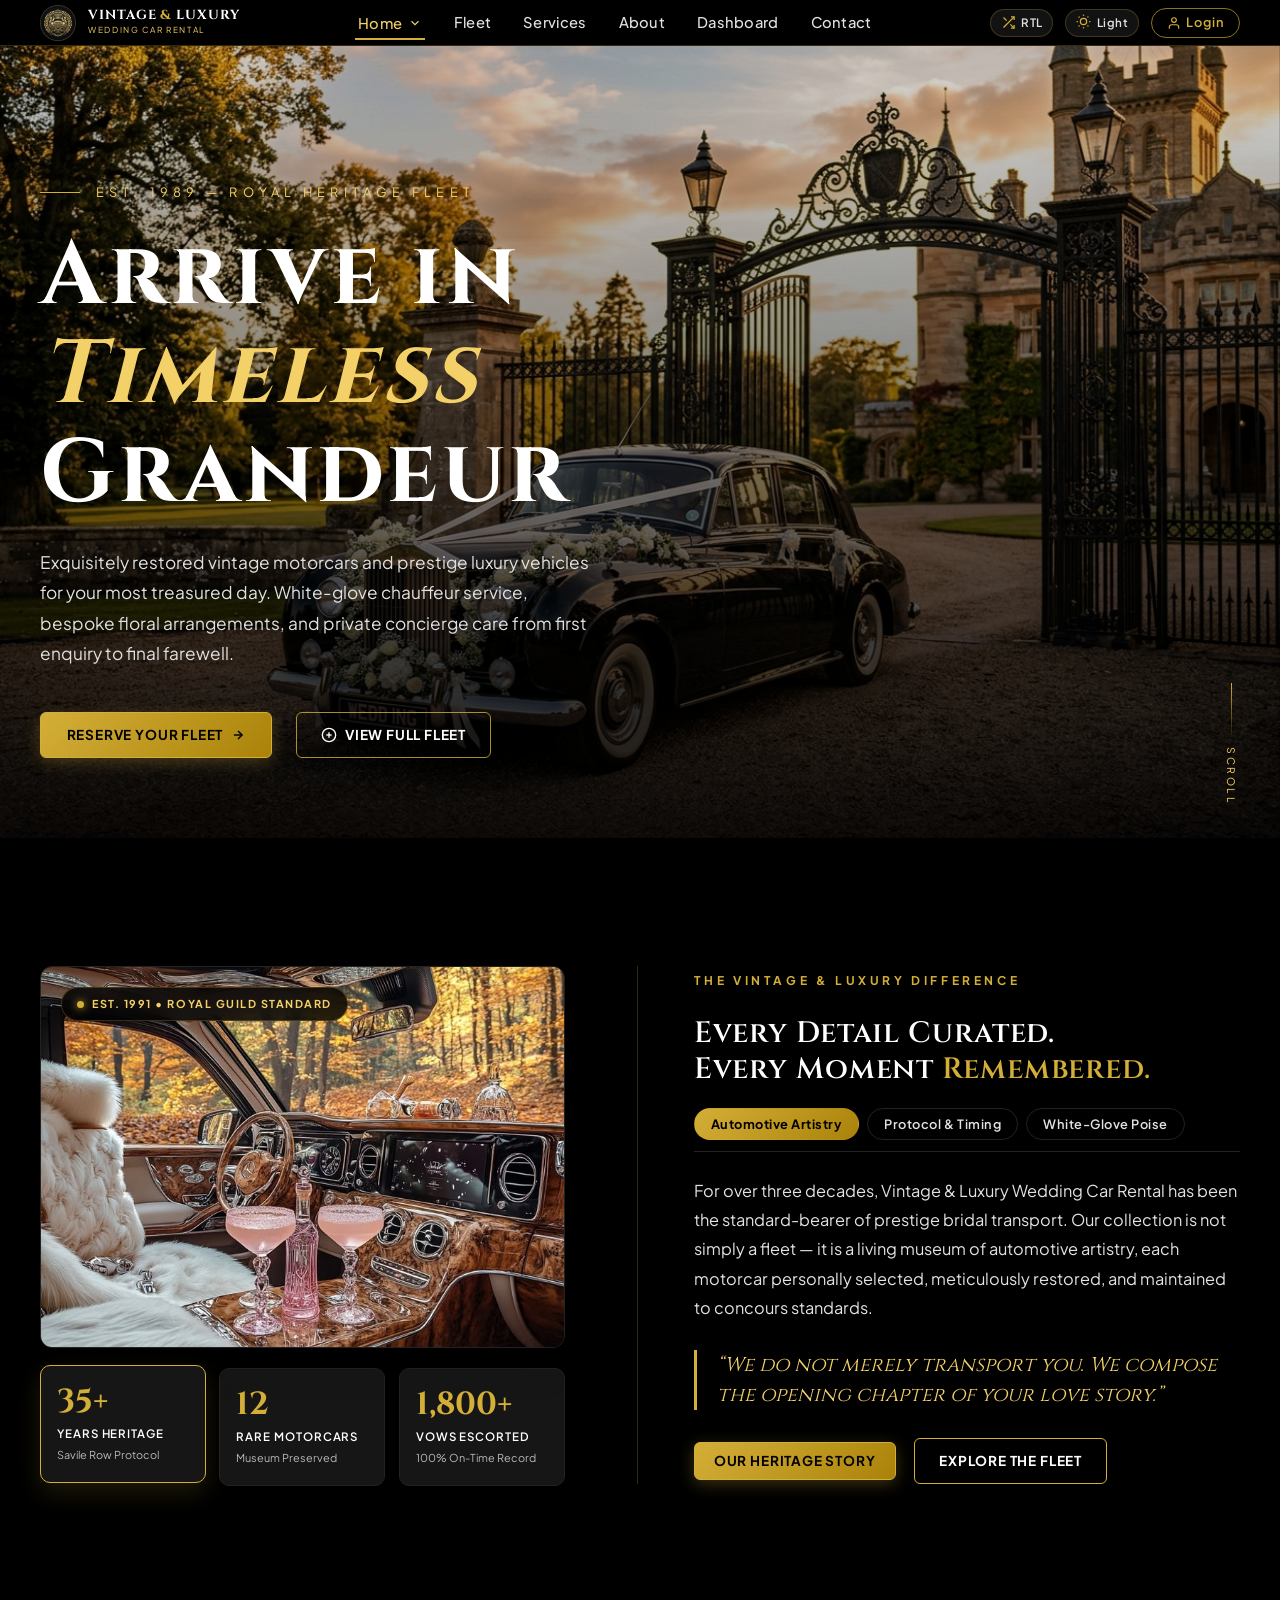
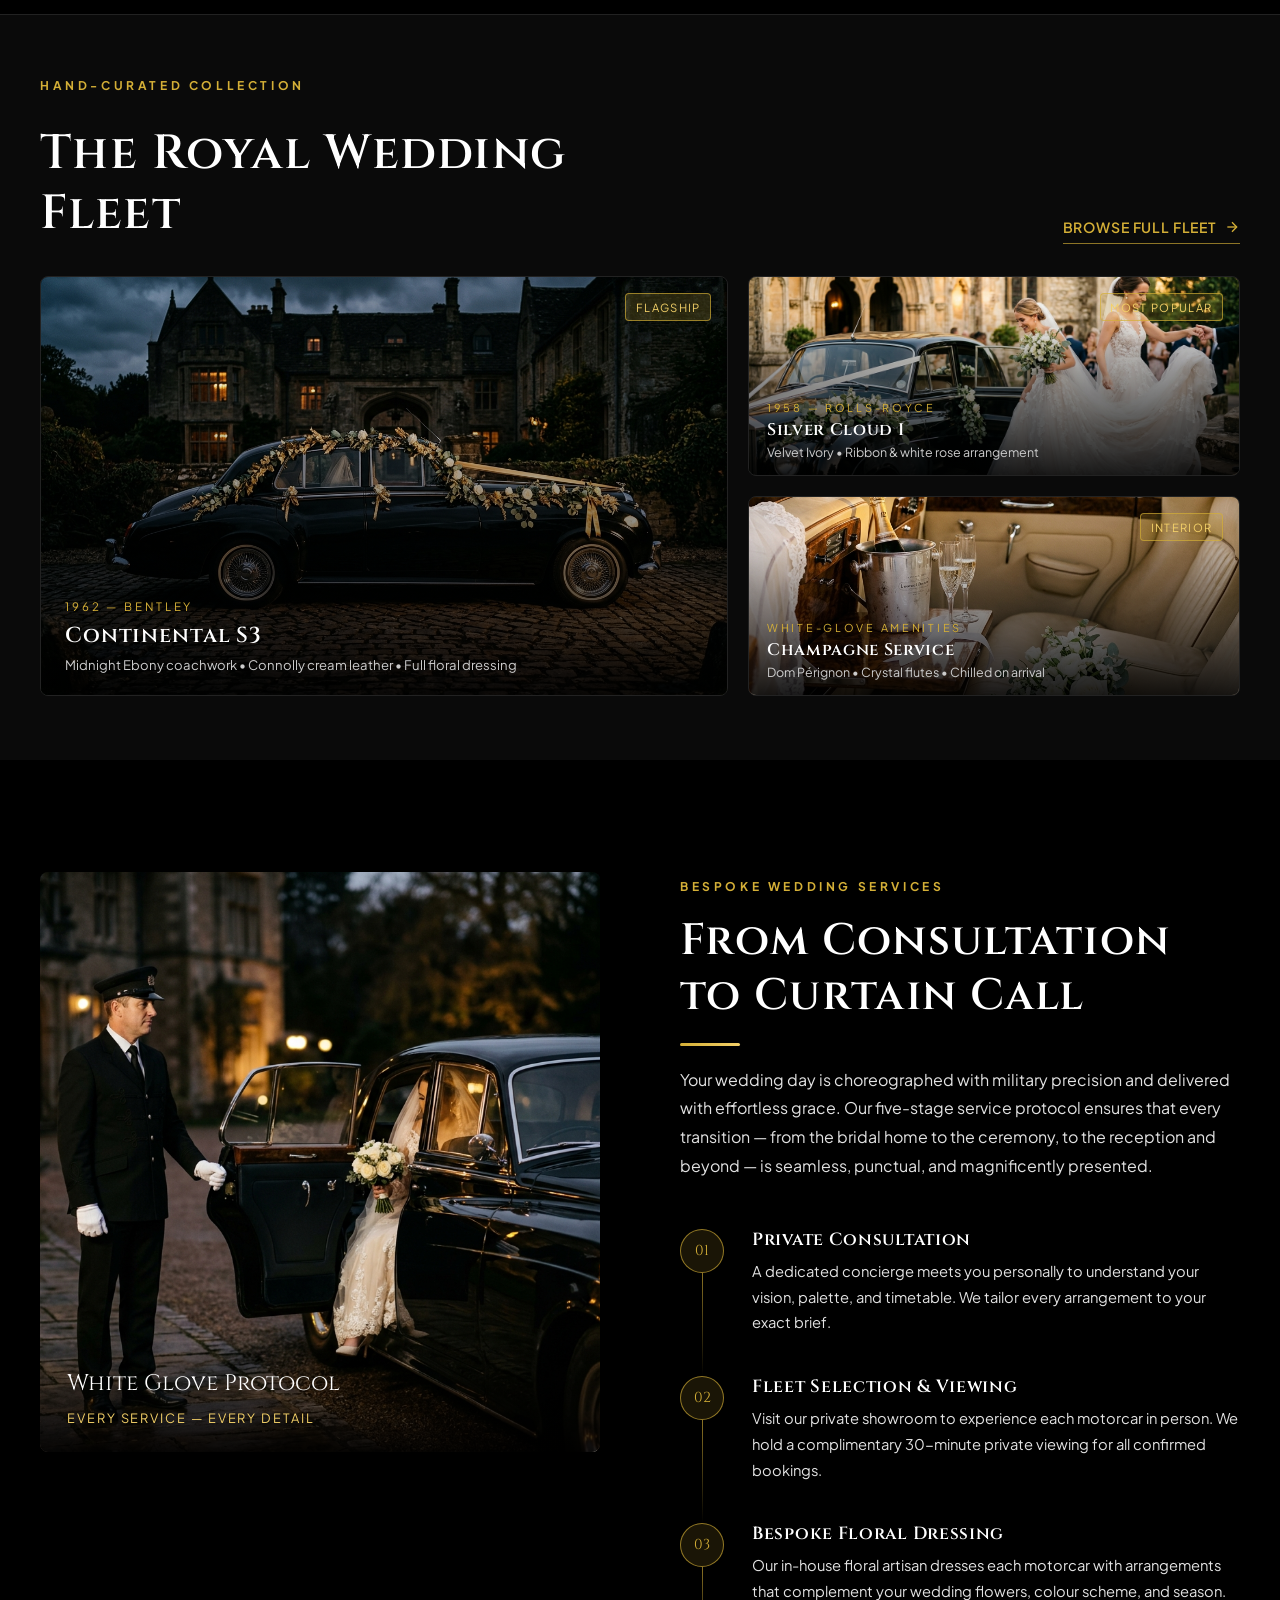
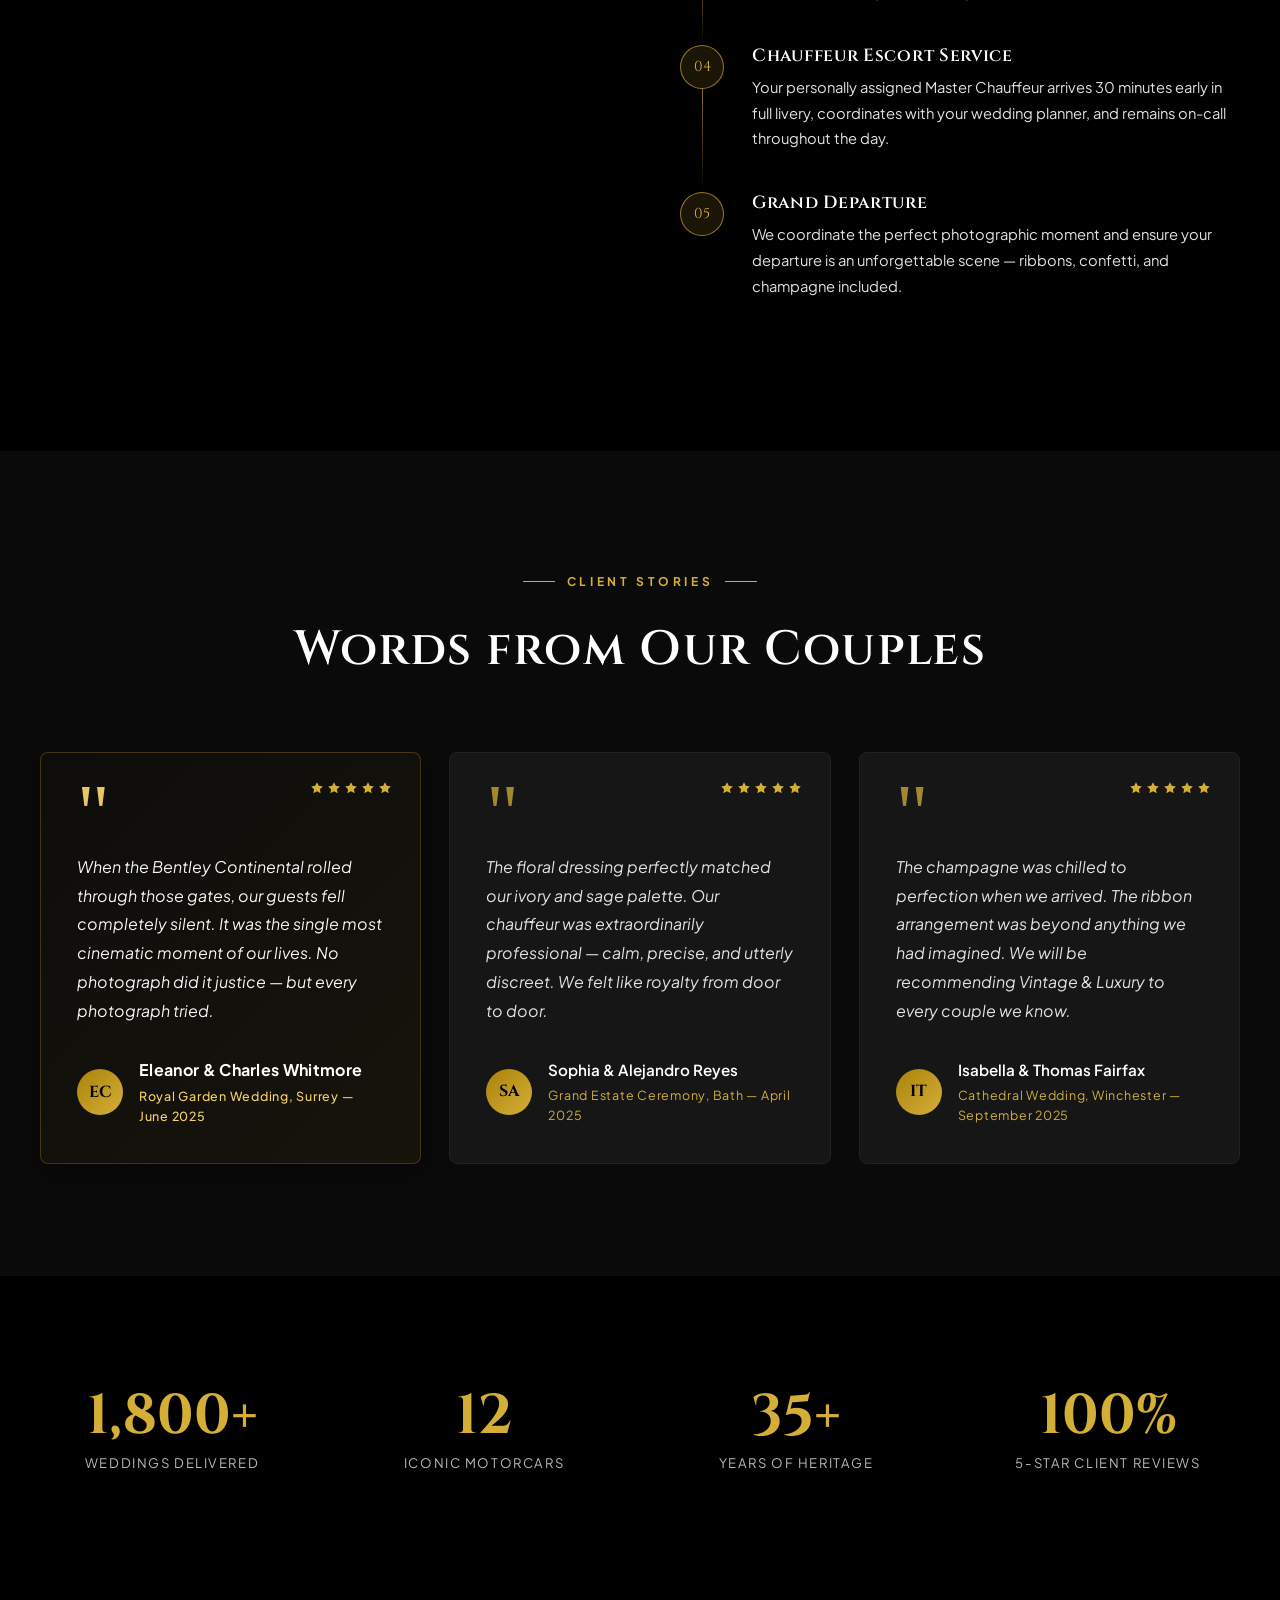
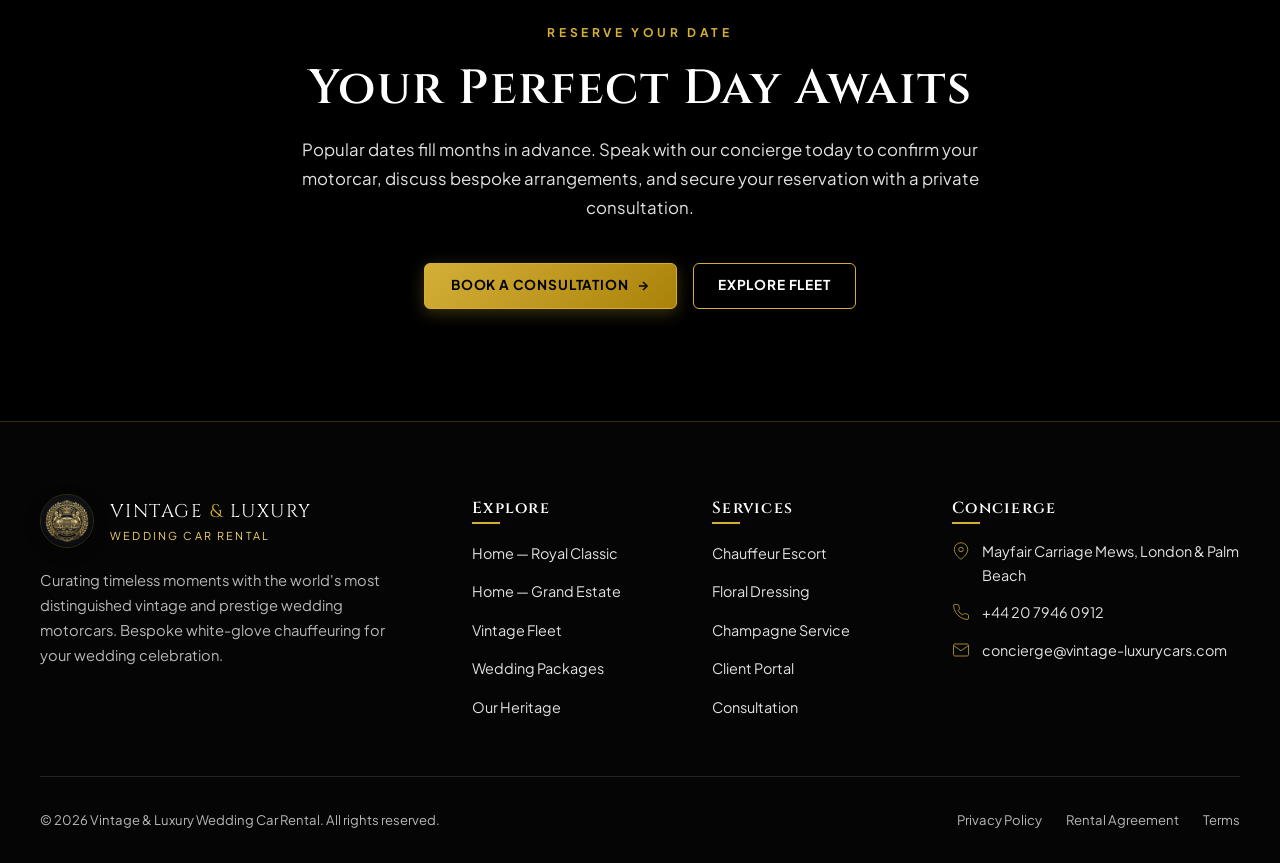
==== commit 56256174: "logo changed" ====
--- a/index.html
+++ b/index.html
@@ -1,14 +1,15 @@
-﻿<!DOCTYPE html>
+<!DOCTYPE html>
 <html lang="en" dir="ltr">
 
 <head>
   <meta charset="UTF-8">
   <meta name="viewport" content="width=device-width, initial-scale=1.0">
-  <link rel="icon" type="image/png" sizes="32x32" href="assets/images/brand/favicon-32x32.png?v=5.0">
-  <link rel="icon" type="image/png" sizes="64x64" href="assets/images/brand/favicon.png?v=5.0">
-  <link rel="shortcut icon" href="assets/images/brand/favicon.ico?v=5.0">
-  <link rel="apple-touch-icon" href="assets/images/brand/apple-touch-icon.png?v=5.0">
-  <title>Vintage &amp; Luxury Wedding Car Rental — Royal Classic</title>
+  <link rel="icon" type="image/png" sizes="32x32" href="assets/images/brand/favicon-32x32.png?v=7.0">
+  <link rel="icon" type="image/png" sizes="64x64" href="assets/images/brand/favicon.png?v=7.0">
+  <link rel="icon" type="image/png" sizes="1024x1024" href="assets/images/brand/logo.png?v=7.0">
+  <link rel="shortcut icon" href="assets/images/brand/favicon.ico?v=7.0">
+  <link rel="apple-touch-icon" href="assets/images/brand/apple-touch-icon.png?v=7.0">
+  <title>Vintage &amp; Luxury — Wedding Car Rental</title>
   <meta name="description"
     content="Experience unparalleled elegance on your wedding day with our hand-curated fleet of vintage Rolls-Royce, classic Bentleys, and bespoke luxury wedding motorcars. White-glove chauffeur service.">
   <link rel="stylesheet" href="assets/css/style.css?v=3.3">
@@ -114,14 +115,7 @@
   <!-- MOBILE DRAWER -->
   <div class="mobile-drawer-overlay" id="mobileDrawerOverlay"></div>
   <aside class="mobile-drawer" id="mobileDrawer" aria-label="Mobile Navigation">
-    <div class="mobile-drawer-header">
-      <a href="index.html" class="header-brand" aria-label="Vintage &amp; Luxury Wedding Car Rental">
-        <div class="brand-logo-wrap"><img src="assets/images/brand/logo.png" alt="Emblem" class="brand-logo-img"></div>
-        <div class="brand-text-block">
-          <span class="brand-title">VINTAGE <span>&amp;</span> LUXURY</span>
-          <span class="brand-tagline">Wedding Car Rental</span>
-        </div>
-      </a>
+        <div class="mobile-drawer-header">
       <button type="button" class="mobile-close-btn" id="mobileCloseBtn" aria-label="Close Menu">
         <svg width="20" height="20" viewBox="0 0 24 24" fill="none" stroke="currentColor" stroke-width="2">
           <line x1="18" y1="6" x2="6" y2="18"></line>
@@ -679,13 +673,13 @@
     <div class="container-custom">
       <div class="footer-top-grid">
         <div class="footer-brand-col">
-          <div class="footer-logo-row">
+          <a href="index.html" class="footer-logo-row" aria-label="Vintage &amp; Luxury Home">
             <img src="assets/images/brand/logo.png" alt="Vintage &amp; Luxury Brand Emblem" class="footer-logo-img">
             <div>
               <div class="footer-brand-title">VINTAGE <span>&amp;</span> LUXURY</div>
               <div class="footer-brand-tagline">Wedding Car Rental</div>
             </div>
-          </div>
+          </a>
           <p class="footer-desc">
             Curating timeless moments with the world's most distinguished vintage and prestige wedding motorcars.
             Bespoke white-glove chauffeuring for your wedding celebration.
--- a/assets/css/style.css
+++ b/assets/css/style.css
@@ -280,28 +280,30 @@
 }
 
 .brand-logo-wrap {
-  width: 30px;
-  height: 30px;
+  width: 36px;
+  height: 36px;
   display: flex;
   align-items: center;
   justify-content: center;
   border-radius: 50%;
   border: 1px solid var(--gold-border);
-  background: radial-gradient(circle, rgba(212, 175, 55, 0.15) 0%, transparent 80%);
+  background: #0d0f14;
   overflow: hidden;
-  padding: 2px;
-  transition: border-color var(--transition-fast), transform var(--transition-fast);
+  padding: 0;
+  box-shadow: 0 2px 8px rgba(0, 0, 0, 0.35);
+  transition: border-color var(--transition-fast), transform var(--transition-fast), box-shadow var(--transition-fast);
 }
 
 .header-brand:hover .brand-logo-wrap {
   border-color: var(--gold-light);
-  transform: scale(1.05);
+  transform: scale(1.06);
+  box-shadow: 0 0 12px rgba(212, 175, 55, 0.35);
 }
 
 .brand-logo-img {
   width: 100%;
   height: 100%;
-  object-fit: contain;
+  object-fit: cover;
 }
 
 .brand-text-block {
@@ -701,52 +703,13 @@
 .mobile-drawer-header {
   display: flex;
   align-items: center;
-  justify-content: space-between;
+  justify-content: flex-end;
   padding-bottom: 0.65rem;
   border-bottom: 1px solid rgba(255, 255, 255, 0.1);
-  gap: 0.75rem;
 }
 
 .mobile-drawer-header .header-brand {
-  display: flex !important;
-  align-items: center;
-  gap: 0.65rem;
-  text-decoration: none;
-  opacity: 1 !important;
-  visibility: visible !important;
-  pointer-events: auto !important;
-}
-
-.mobile-drawer-header .brand-logo-wrap {
-  width: 30px;
-  height: 30px;
-  flex-shrink: 0;
-}
-
-.mobile-drawer-header .brand-text-block {
-  display: flex;
-  flex-direction: column;
-}
-
-.mobile-drawer-header .brand-title {
-  font-family: var(--font-heading);
-  font-size: 0.76rem;
-  font-weight: 700;
-  letter-spacing: 0.07em;
-  color: var(--text-primary);
-  line-height: 1.1;
-  white-space: nowrap;
-}
-
-.mobile-drawer-header .brand-tagline {
-  display: block !important;
-  font-size: 0.48rem;
-  letter-spacing: 0.16em;
-  text-transform: uppercase;
-  color: var(--gold-light);
-  line-height: 1;
-  white-space: nowrap;
-  margin-top: 2px;
+  display: none !important;
 }
 
 .mobile-close-btn {
@@ -1025,15 +988,27 @@
 }
 
 .footer-logo-row {
-  display: flex;
+  display: inline-flex;
   align-items: center;
   gap: 1rem;
+  width: fit-content;
+  text-decoration: none;
+  cursor: pointer;
+  transition: opacity var(--transition-fast, 0.2s ease), transform var(--transition-fast, 0.2s ease);
+}
+
+.footer-logo-row:hover {
+  opacity: 0.88;
+  transform: translateY(-1px);
 }
 
 .footer-logo-img {
-  width: 52px;
-  height: 52px;
-  object-fit: contain;
+  width: 54px;
+  height: 54px;
+  object-fit: cover;
+  border-radius: 50%;
+  border: 1px solid var(--gold-border);
+  box-shadow: 0 4px 14px rgba(0, 0, 0, 0.4);
 }
 
 .footer-brand-title {
@@ -2140,25 +2115,12 @@
   overflow: hidden;
 }
 
-.stats-cta-section::before {
-  content: '';
-  position: absolute;
-  top: 0;
-  left: 50%;
-  transform: translateX(-50%);
-  width: 1px;
-  height: 100%;
-  background: linear-gradient(to bottom, transparent, var(--gold-border), transparent);
-  pointer-events: none;
-}
-
 .stats-grid {
   display: grid;
   grid-template-columns: repeat(4, 1fr);
   gap: 3rem;
   text-align: center;
-  padding-bottom: 5rem;
-  border-bottom: 1px solid var(--border-subtle);
+  padding-bottom: 4rem;
 }
 
 .stat-item {}
@@ -6175,10 +6137,21 @@
     overflow-y: auto;
   }
 
+  /* Fix header so it doesn't scroll on mobile */
+  .db-header {
+    position: fixed;
+    top: 0;
+    left: 0;
+    right: 0;
+    width: 100%;
+    z-index: 100;
+  }
+
   .db-layout {
     height: auto;
     overflow: visible;
     flex-direction: column;
+    padding-top: 72px;
   }
 
   /* Horizontal Sticky Navigation Bar under Header */
@@ -6277,6 +6250,10 @@
     padding: 0 1.25rem;
   }
 
+  .db-layout {
+    padding-top: 66px;
+  }
+
   .db-sidebar {
     top: 66px;
   }
@@ -6344,6 +6321,10 @@
   .db-header {
     height: 60px;
     padding: 0 0.85rem;
+  }
+
+  .db-layout {
+    padding-top: 60px;
   }
 
   .db-sidebar {
@@ -6661,6 +6642,10 @@
     padding: 0 0.65rem;
   }
 
+  .db-layout {
+    padding-top: 56px;
+  }
+
   .db-sidebar {
     top: 56px;
   }
--- a/assets/css/responsive.css
+++ b/assets/css/responsive.css
@@ -121,8 +121,8 @@
   }
 
   .brand-logo-wrap {
-    width: 28px;
-    height: 28px;
+    width: 32px;
+    height: 32px;
   }
 
   .fleet-mosaic {
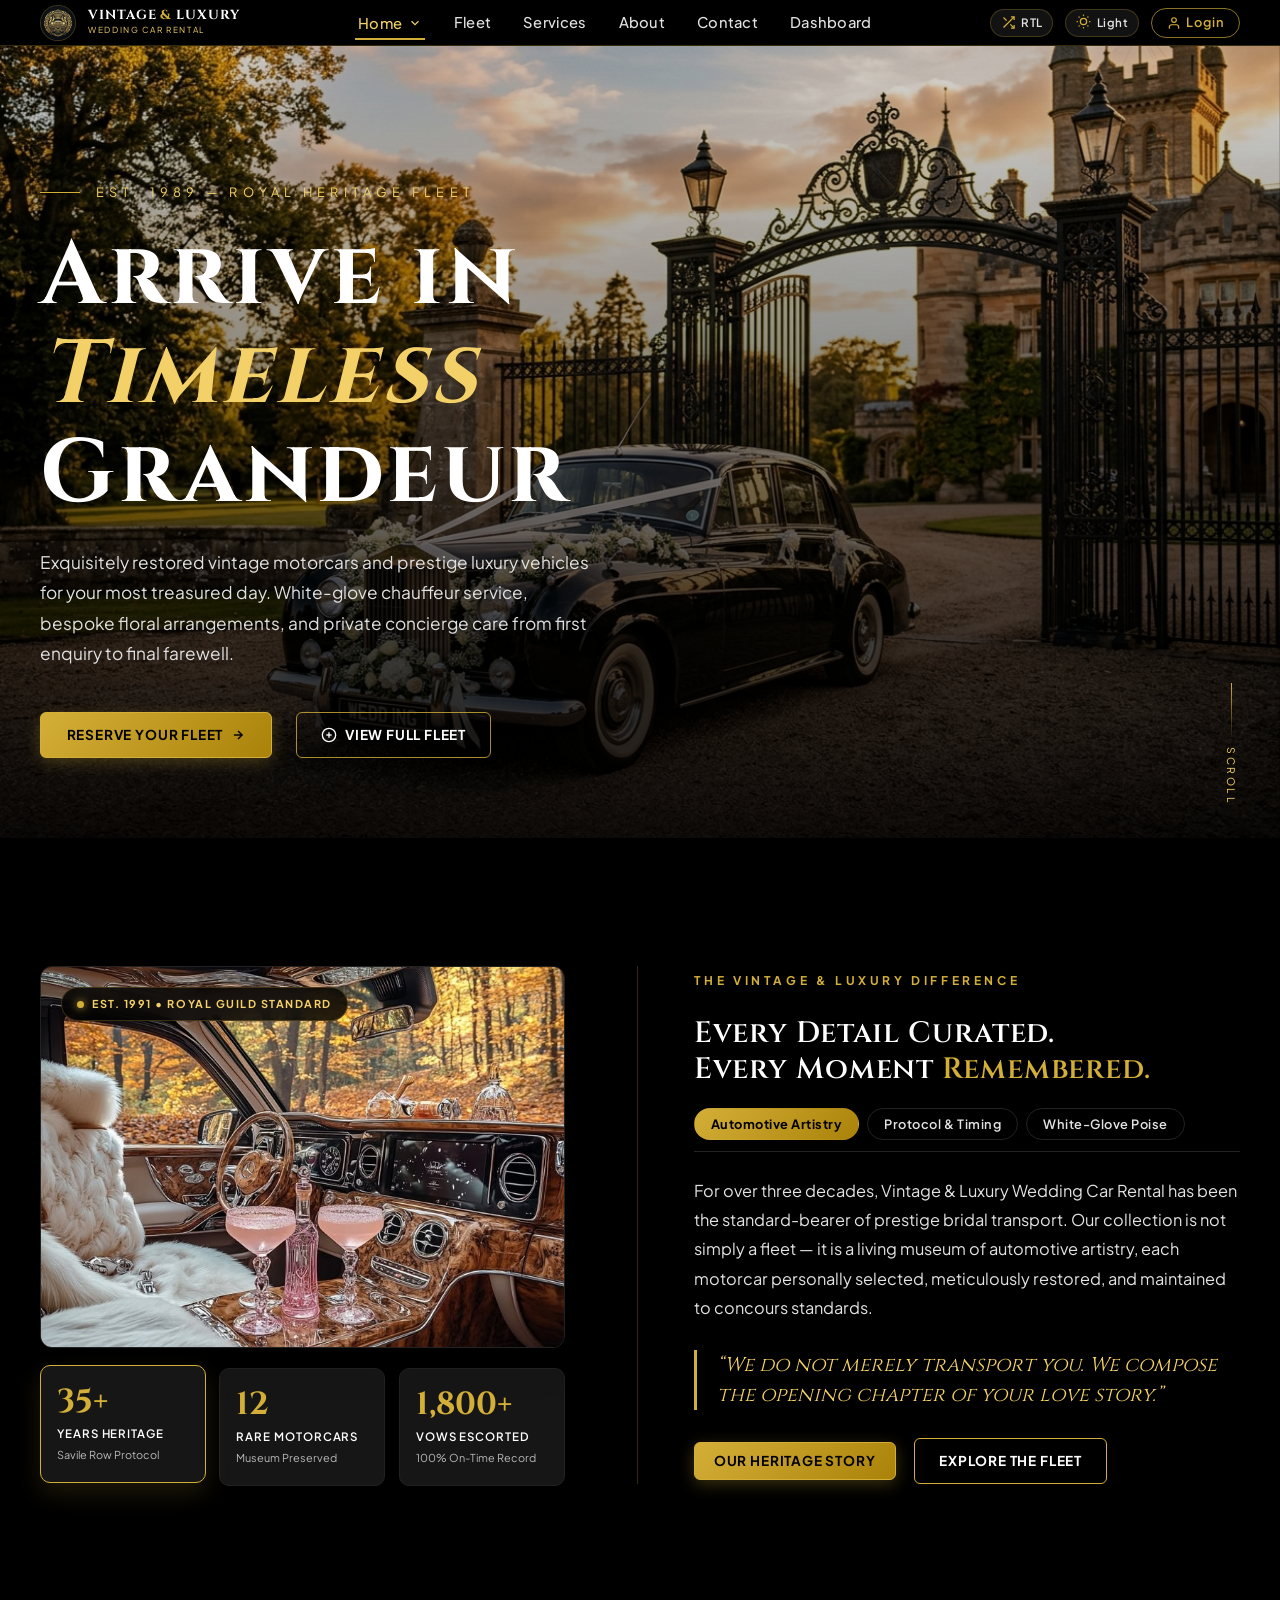
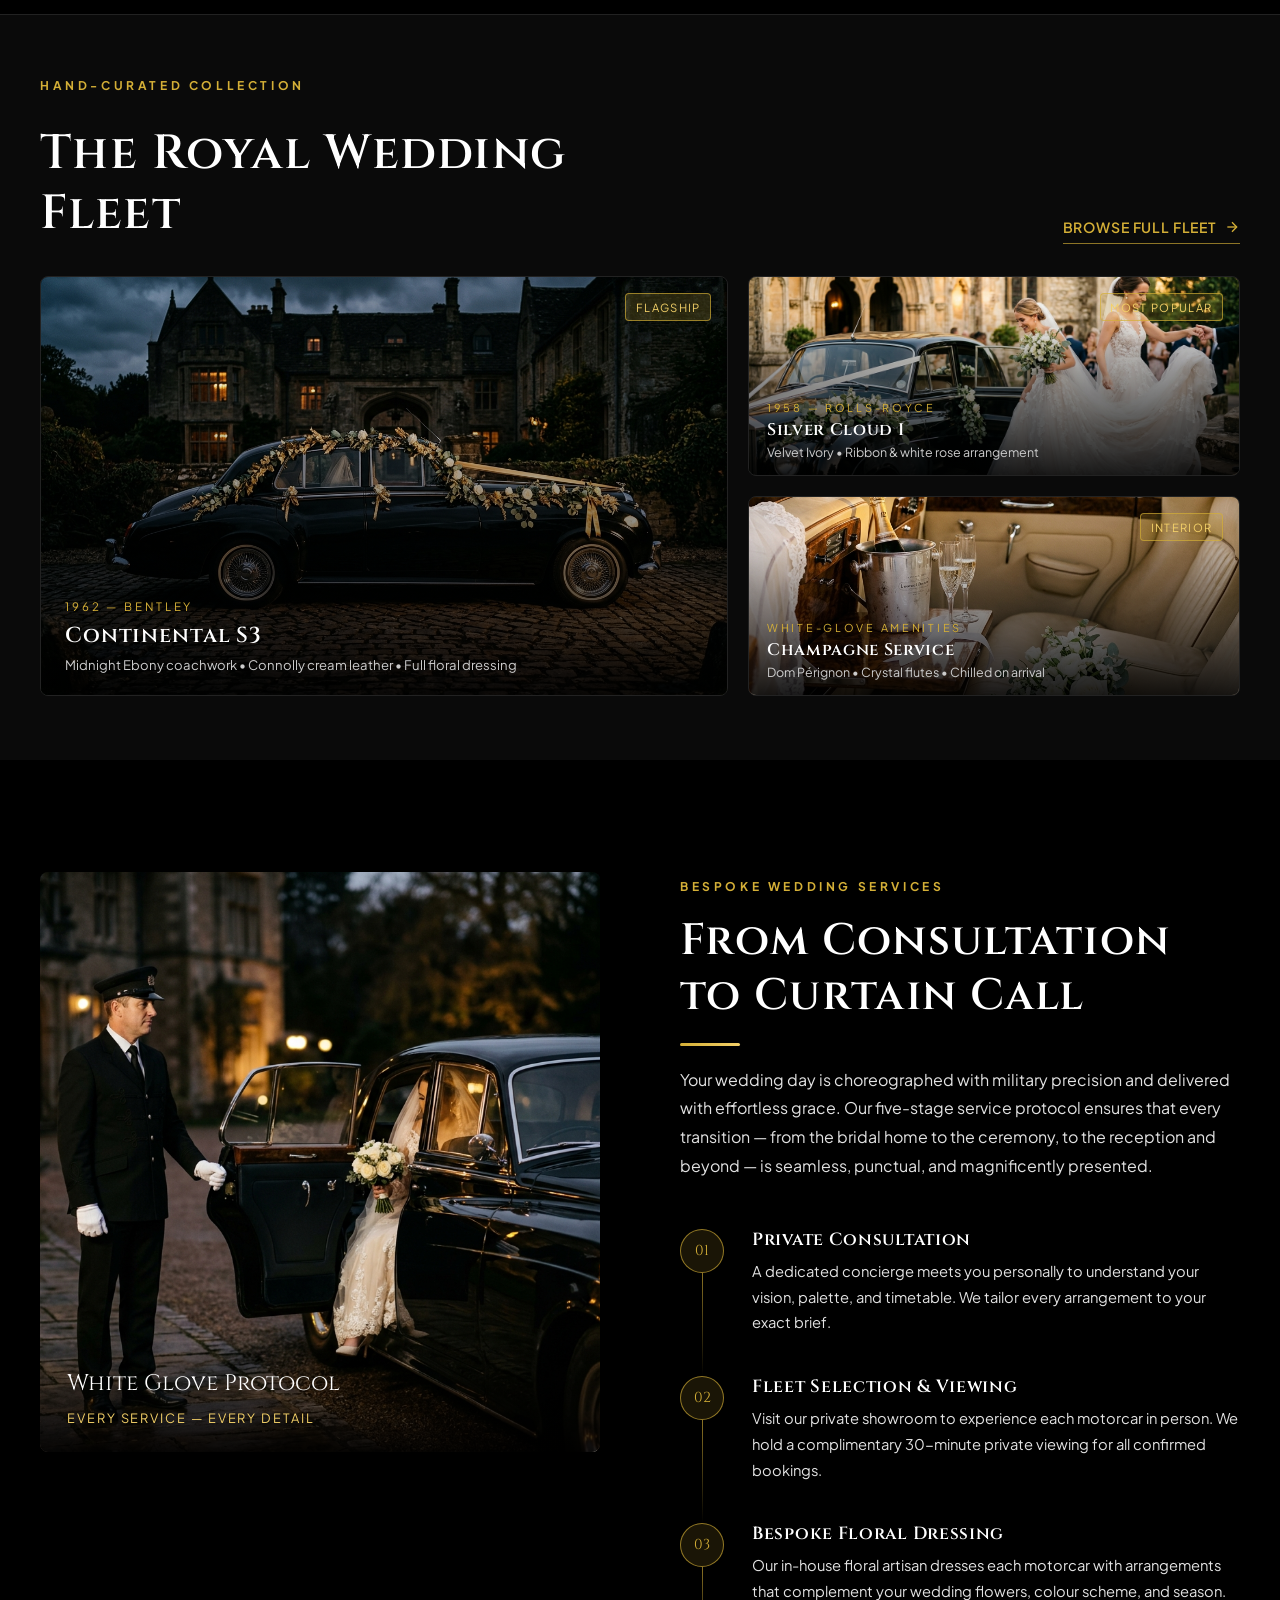
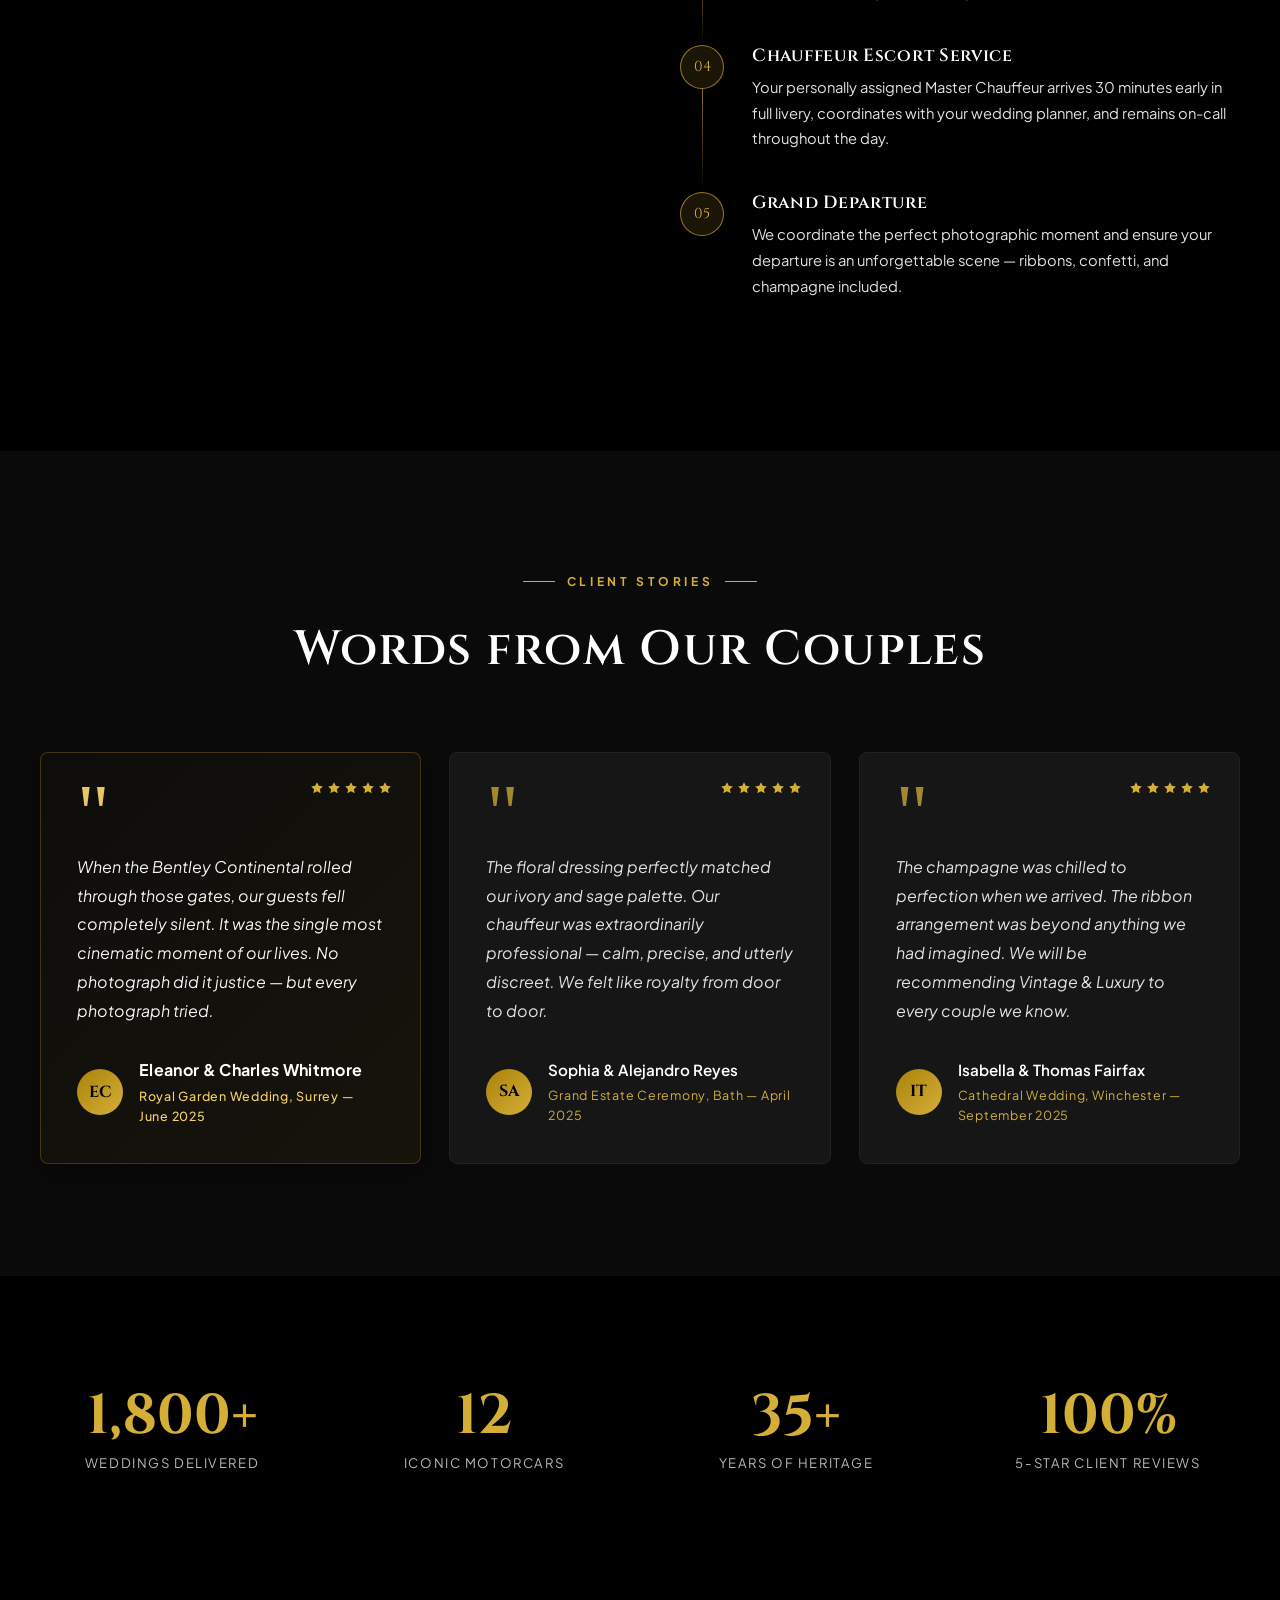
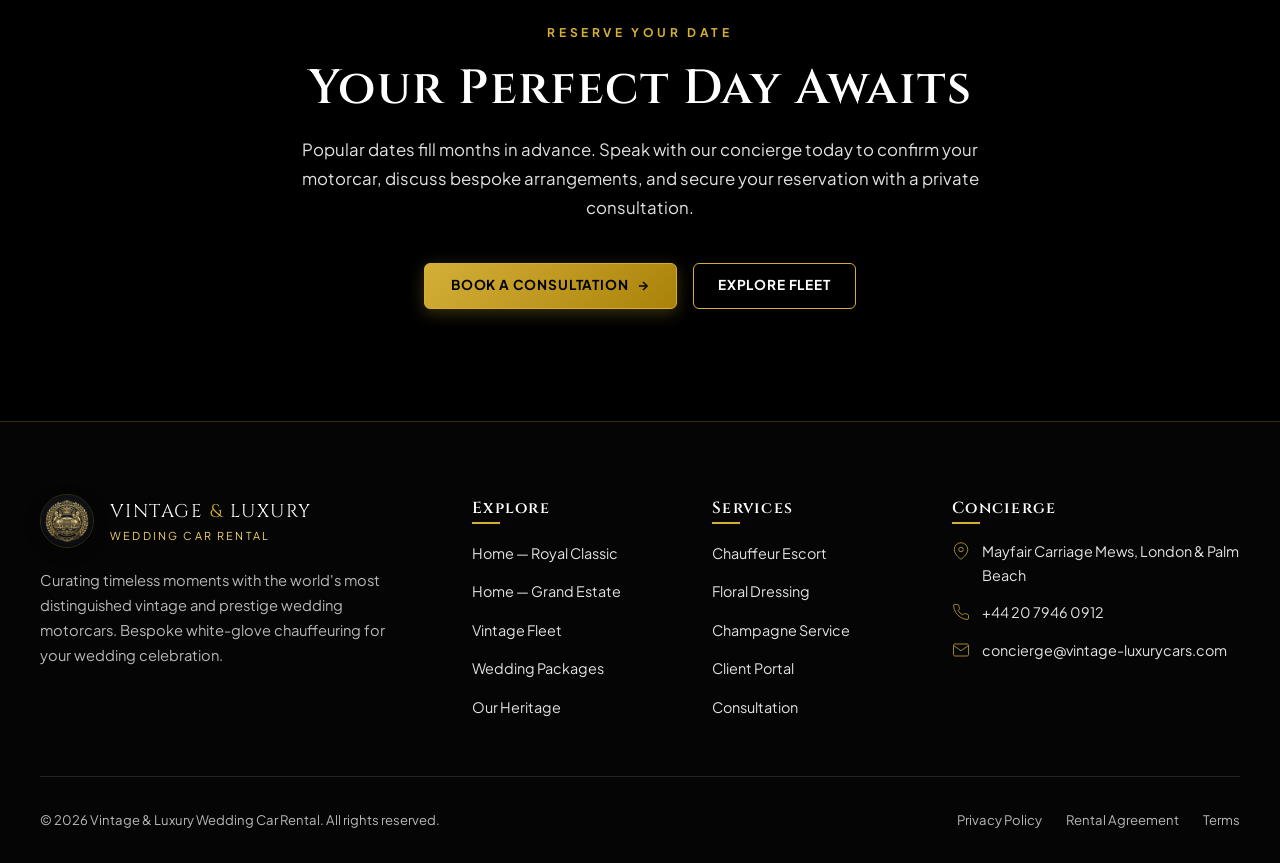
==== commit 0e90271d: "small changes" ====
--- a/index.html
+++ b/index.html
@@ -62,8 +62,9 @@
           <li class="nav-item"><a href="fleet.html" class="nav-link">Fleet</a></li>
           <li class="nav-item"><a href="services.html" class="nav-link">Services</a></li>
           <li class="nav-item"><a href="about.html" class="nav-link">About</a></li>
+
+          <li class="nav-item"><a href="contact.html" class="nav-link">Contact</a></li>
           <li class="nav-item"><a href="dashboard.html" class="nav-link">Dashboard</a></li>
-          <li class="nav-item"><a href="contact.html" class="nav-link">Contact</a></li>
         </ul>
       </nav>
 
@@ -115,7 +116,7 @@
   <!-- MOBILE DRAWER -->
   <div class="mobile-drawer-overlay" id="mobileDrawerOverlay"></div>
   <aside class="mobile-drawer" id="mobileDrawer" aria-label="Mobile Navigation">
-        <div class="mobile-drawer-header">
+    <div class="mobile-drawer-header">
       <button type="button" class="mobile-close-btn" id="mobileCloseBtn" aria-label="Close Menu">
         <svg width="20" height="20" viewBox="0 0 24 24" fill="none" stroke="currentColor" stroke-width="2">
           <line x1="18" y1="6" x2="6" y2="18"></line>
@@ -139,8 +140,9 @@
       <li><a href="fleet.html" class="mobile-nav-link">Fleet</a></li>
       <li><a href="services.html" class="mobile-nav-link">Services</a></li>
       <li><a href="about.html" class="mobile-nav-link">About</a></li>
+      
+      <li><a href="contact.html" class="mobile-nav-link">Contact</a></li>
       <li><a href="dashboard.html" class="mobile-nav-link">Dashboard</a></li>
-      <li><a href="contact.html" class="mobile-nav-link">Contact</a></li>
     </ul>
     <div class="mobile-controls-wrap">
       <div class="mobile-controls-row">
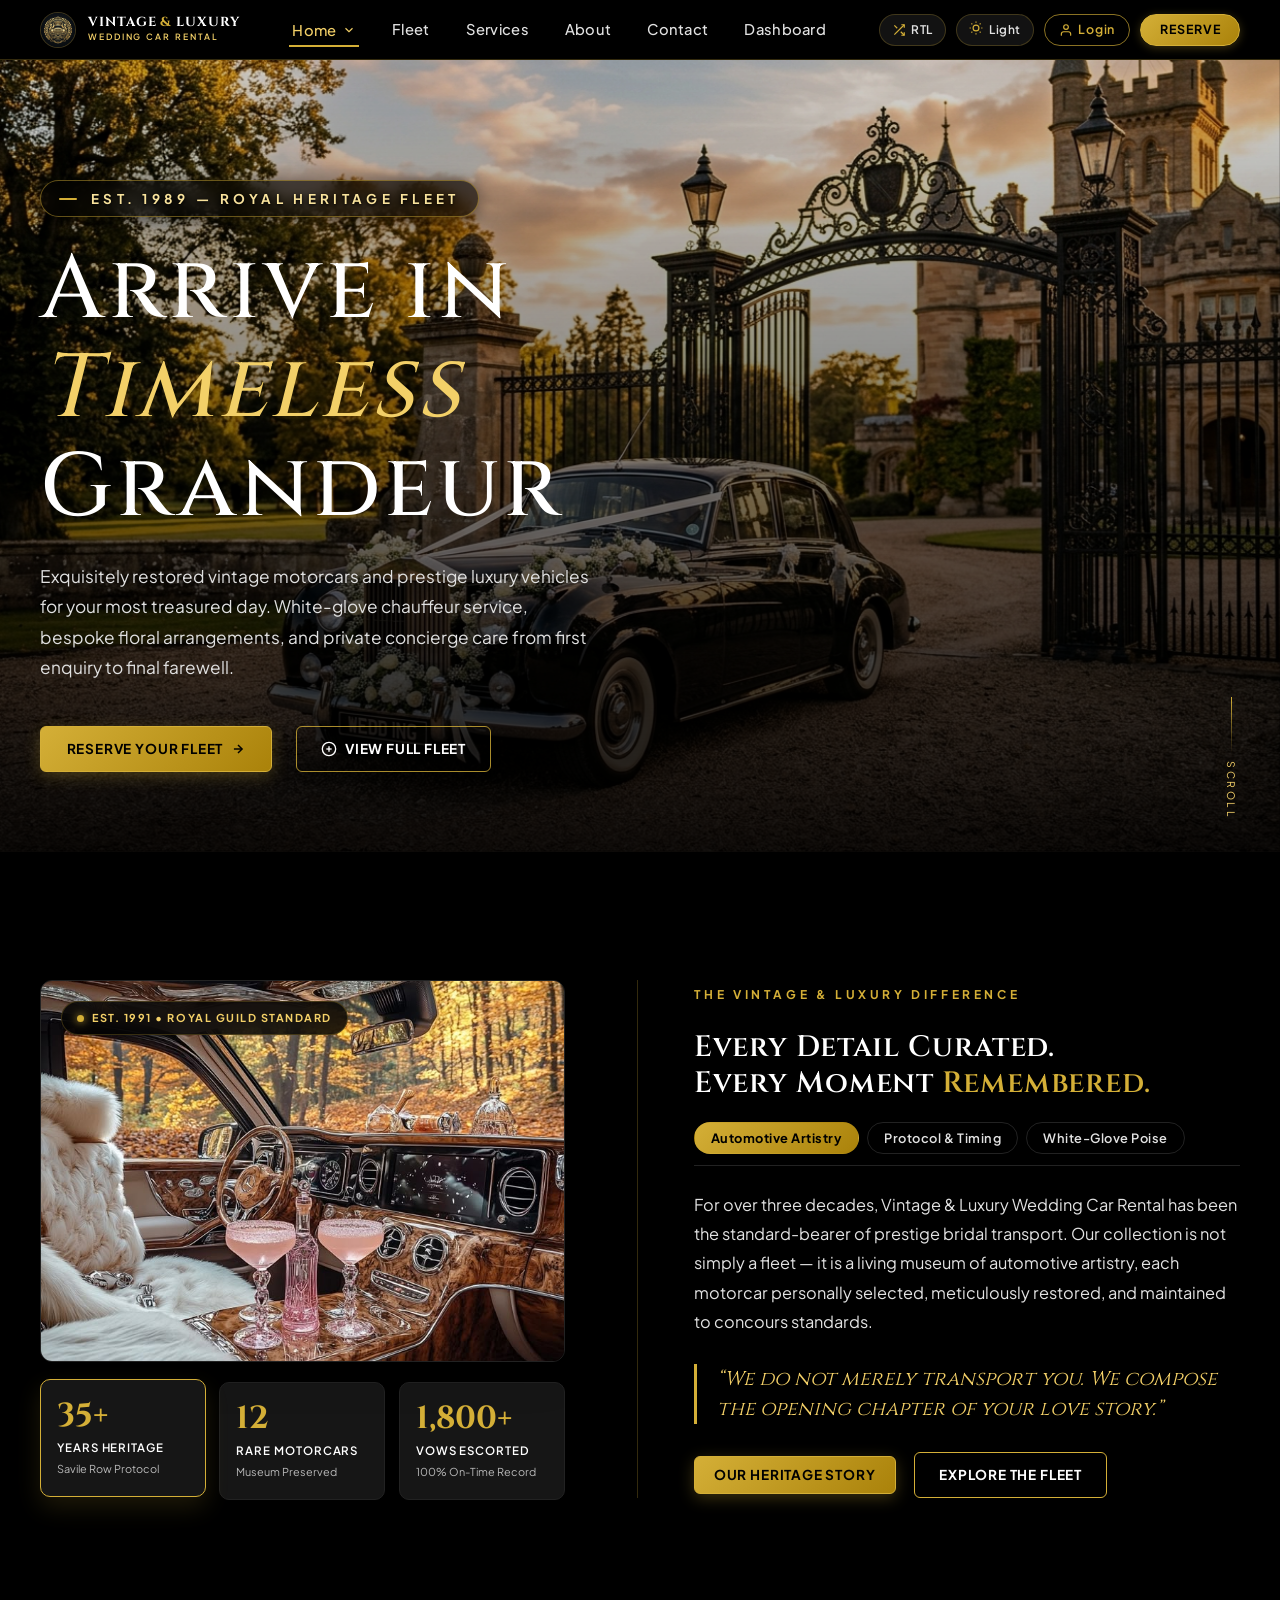
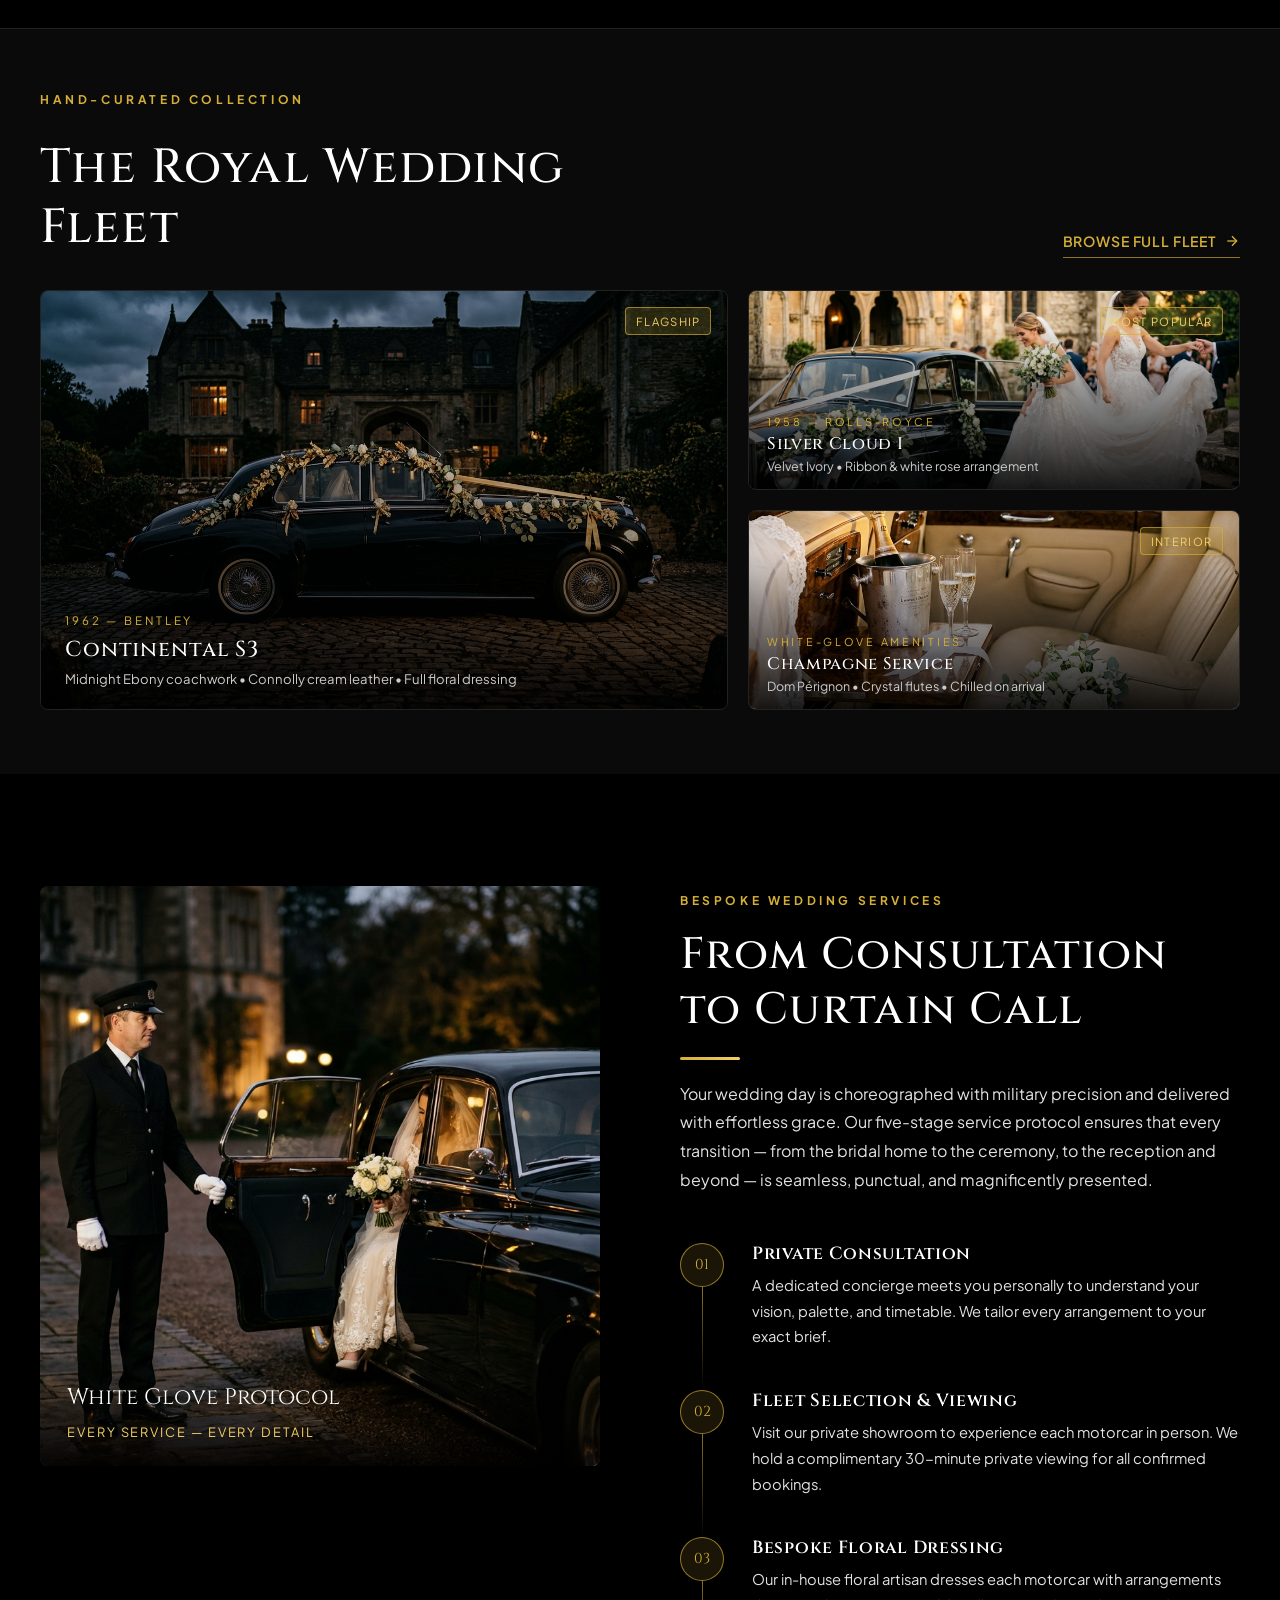
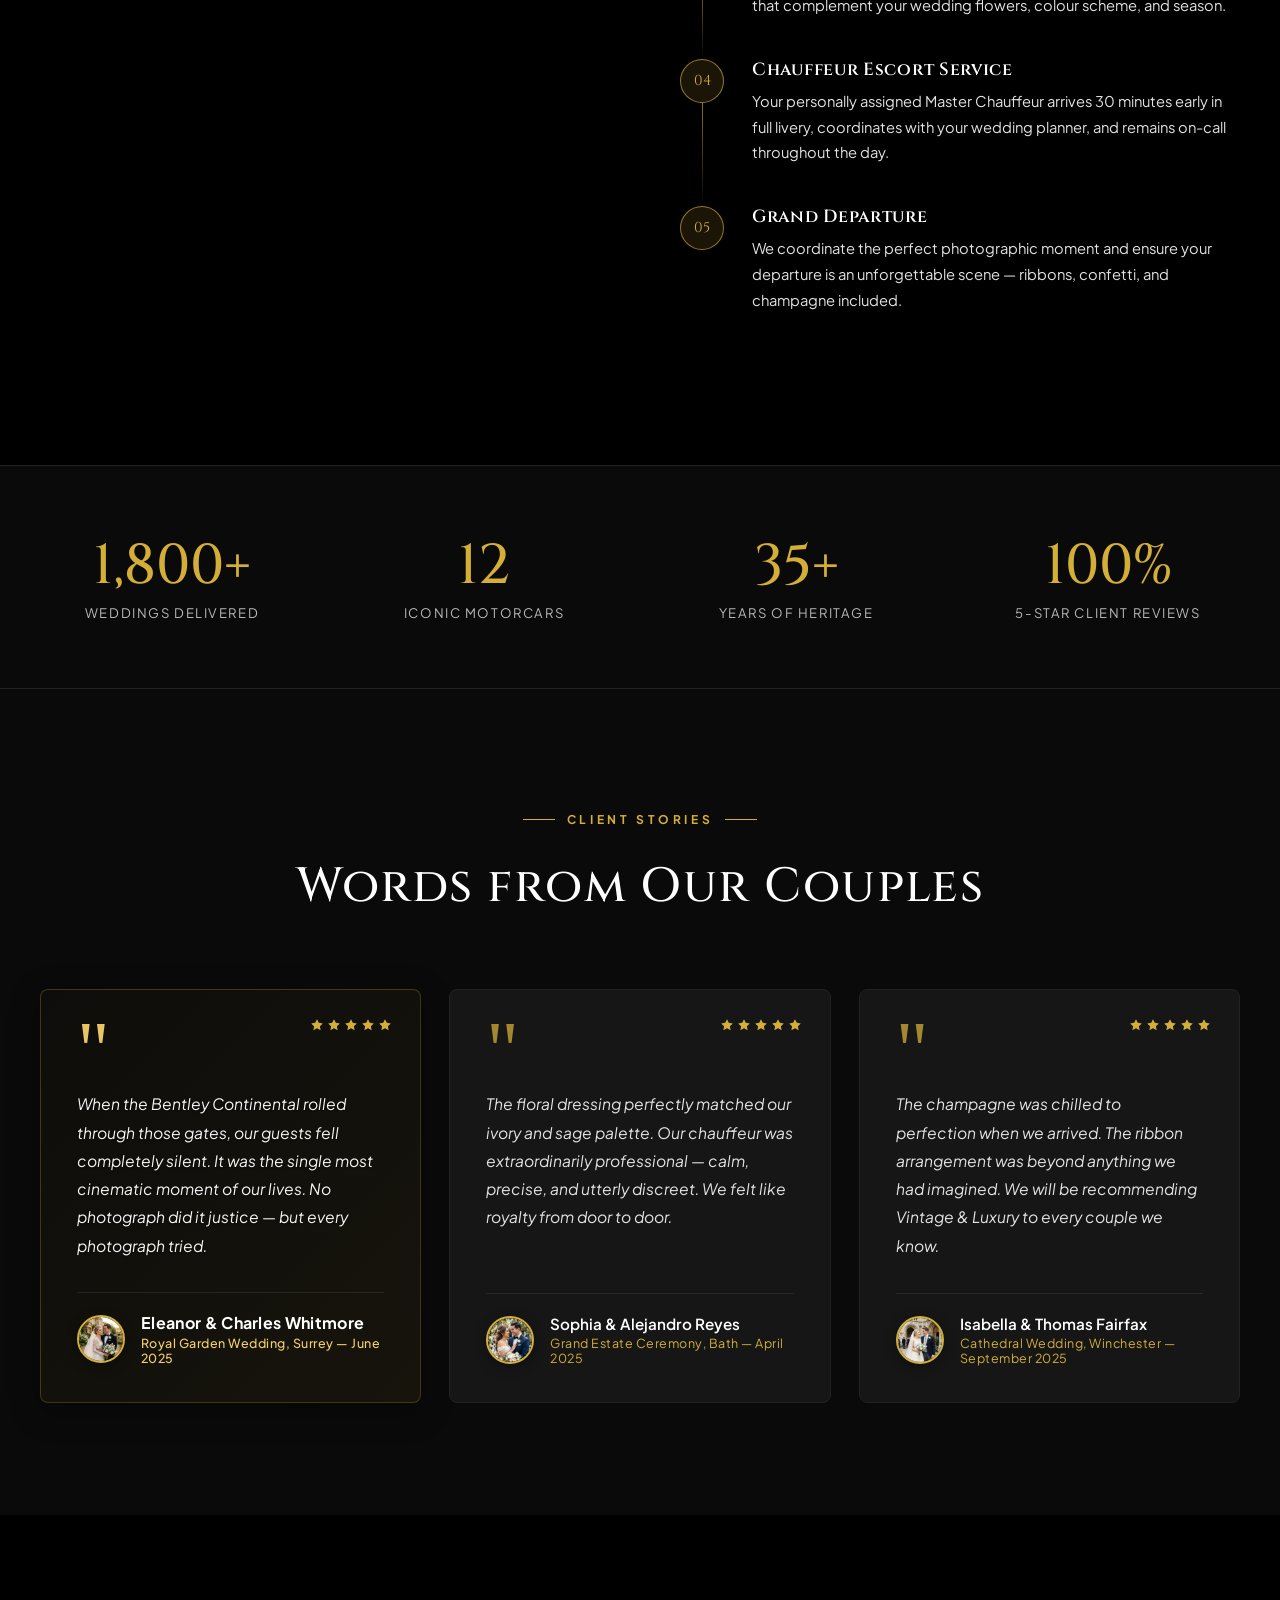
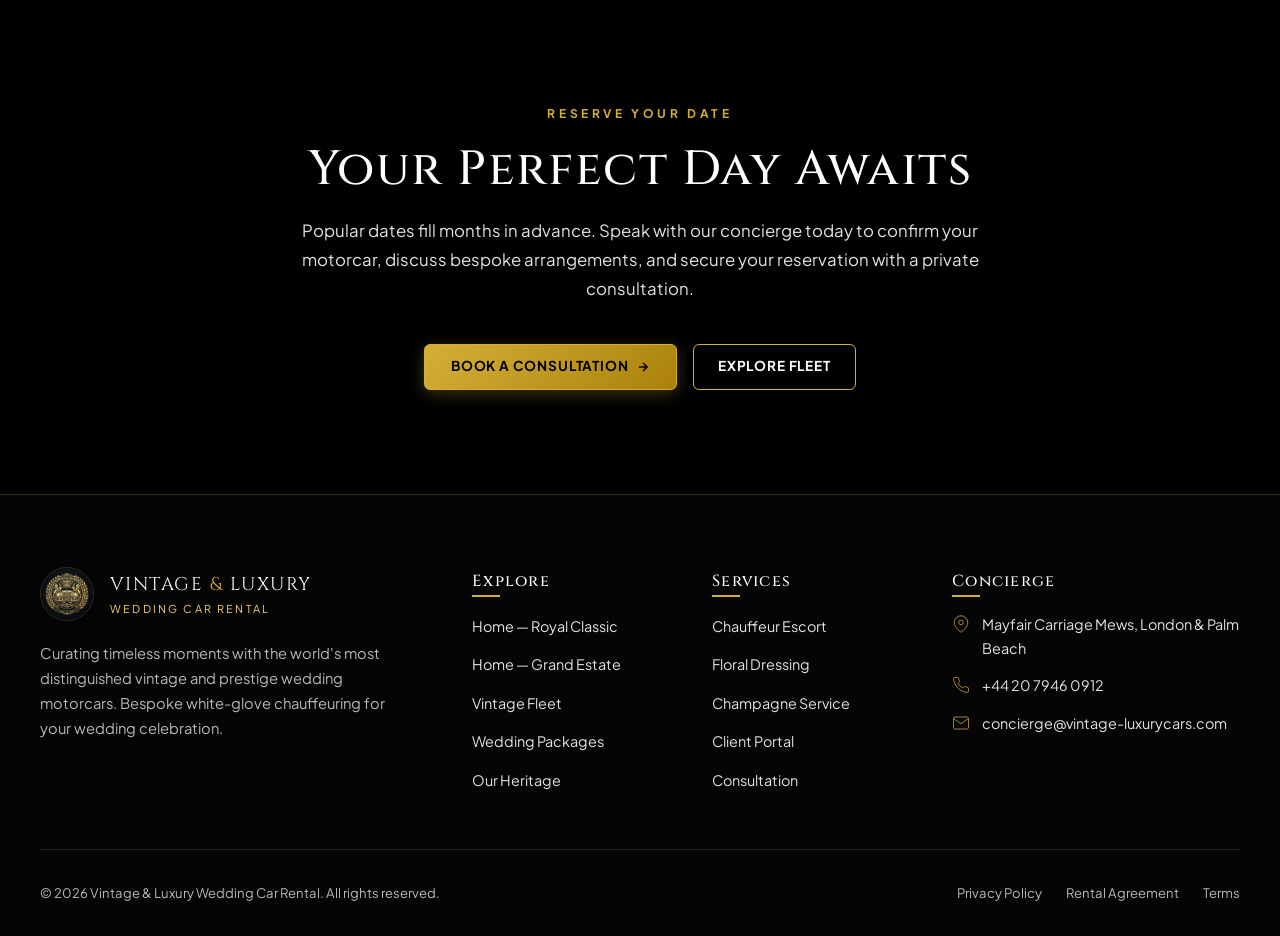
==== commit 5880d73e: "update" ====
--- a/index.html
+++ b/index.html
@@ -102,6 +102,7 @@
           </svg>
           Login
         </a>
+        <a href="contact.html" class="btn-gold-primary header-reserve-btn">Reserve</a>
         <button type="button" class="mobile-toggle-btn" id="mobileMenuBtn" aria-label="Open Menu">
           <svg viewBox="0 0 24 24" fill="none" stroke="currentColor" stroke-width="2">
             <line x1="3" y1="6" x2="21" y2="6"></line>
@@ -173,7 +174,16 @@
           <span class="theme-text">Light</span>
         </button>
       </div>
-      <a href="login.html" class="btn-gold-primary mobile-cta-full">Login</a>
+      <div style="display:flex;flex-direction:column;gap:0.6rem;margin-top:1rem;">
+        <a href="contact.html" class="btn-gold-primary mobile-cta-full">Reserve Fleet</a>
+        <a href="login.html" class="btn-login-header mobile-cta-full" style="justify-content:center;height:38px;border-radius:6px;">
+          <svg viewBox="0 0 24 24" width="16" height="16" stroke="currentColor" fill="none" stroke-width="2" stroke-linecap="round" stroke-linejoin="round">
+            <path d="M20 21v-2a4 4 0 0 0-4-4H8a4 4 0 0 0-4 4v2" />
+            <circle cx="12" cy="7" r="4" />
+          </svg>
+          VIP Login
+        </a>
+      </div>
     </div>
   </aside>
 
@@ -478,7 +488,33 @@
     </section>
 
     <!-- =====================================================================
-         SECTION 5: TESTIMONIALS — Three editorial pull-quote cards
+         SECTION 5: STATISTICS — Key Milestones & Heritage Numbers
+         ===================================================================== -->
+    <section class="stats-strip-section" aria-label="Our Achievements">
+      <div class="container-custom">
+        <div class="stats-grid">
+          <div class="stat-item reveal-up">
+            <div class="stat-number">1,800+</div>
+            <div class="stat-label">Weddings Delivered</div>
+          </div>
+          <div class="stat-item reveal-up delay-1">
+            <div class="stat-number">12</div>
+            <div class="stat-label">Iconic Motorcars</div>
+          </div>
+          <div class="stat-item reveal-up delay-2">
+            <div class="stat-number">35+</div>
+            <div class="stat-label">Years of Heritage</div>
+          </div>
+          <div class="stat-item reveal-up delay-3">
+            <div class="stat-number">100%</div>
+            <div class="stat-label">5-Star Client Reviews</div>
+          </div>
+        </div>
+      </div>
+    </section>
+
+    <!-- =====================================================================
+         SECTION 6: TESTIMONIALS — Three editorial pull-quote cards
          ===================================================================== -->
     <section class="testimonials-section" aria-label="Client Testimonials">
       <div class="container-custom">
@@ -523,8 +559,10 @@
               completely silent. It was the single most cinematic moment of our lives. No photograph did it justice —
               but every photograph tried.</p>
             <div class="testimonial-footer">
-              <div class="testimonial-avatar">EC</div>
-              <div>
+              <div class="testimonial-avatar">
+                <img src="assets/images/testimonials/eleanor-charles.jpg" alt="Eleanor &amp; Charles Whitmore" width="48" height="48" loading="lazy">
+              </div>
+              <div class="testimonial-author-meta">
                 <div class="testimonial-name">Eleanor &amp; Charles Whitmore</div>
                 <div class="testimonial-event">Royal Garden Wedding, Surrey — June 2025</div>
               </div>
@@ -564,8 +602,10 @@
               was extraordinarily professional — calm, precise, and utterly discreet. We felt like royalty from door to
               door.</p>
             <div class="testimonial-footer">
-              <div class="testimonial-avatar">SA</div>
-              <div>
+              <div class="testimonial-avatar">
+                <img src="assets/images/testimonials/sophia-alejandro.jpg" alt="Sophia &amp; Alejandro Reyes" width="48" height="48" loading="lazy">
+              </div>
+              <div class="testimonial-author-meta">
                 <div class="testimonial-name">Sophia &amp; Alejandro Reyes</div>
                 <div class="testimonial-event">Grand Estate Ceremony, Bath — April 2025</div>
               </div>
@@ -605,8 +645,10 @@
               was beyond anything we had imagined. We will be recommending Vintage &amp; Luxury to every couple we know.
             </p>
             <div class="testimonial-footer">
-              <div class="testimonial-avatar">IT</div>
-              <div>
+              <div class="testimonial-avatar">
+                <img src="assets/images/testimonials/isabella-thomas.jpg" alt="Isabella &amp; Thomas Fairfax" width="48" height="48" loading="lazy">
+              </div>
+              <div class="testimonial-author-meta">
                 <div class="testimonial-name">Isabella &amp; Thomas Fairfax</div>
                 <div class="testimonial-event">Cathedral Wedding, Winchester — September 2025</div>
               </div>
@@ -617,29 +659,10 @@
     </section>
 
     <!-- =====================================================================
-         SECTION 6: STATISTICS + CTA BANNER — Large numerics & reservation call
+         SECTION 7: CTA BANNER — Reservation consultation call
          ===================================================================== -->
-    <section class="stats-cta-section" aria-label="Our Achievements and Booking">
+    <section class="cta-banner-section" aria-label="Booking Consultation Invitation">
       <div class="container-custom">
-        <div class="stats-grid">
-          <div class="stat-item reveal-up">
-            <div class="stat-number">1,800+</div>
-            <div class="stat-label">Weddings Delivered</div>
-          </div>
-          <div class="stat-item reveal-up delay-1">
-            <div class="stat-number">12</div>
-            <div class="stat-label">Iconic Motorcars</div>
-          </div>
-          <div class="stat-item reveal-up delay-2">
-            <div class="stat-number">35+</div>
-            <div class="stat-label">Years of Heritage</div>
-          </div>
-          <div class="stat-item reveal-up delay-3">
-            <div class="stat-number">100%</div>
-            <div class="stat-label">5-Star Client Reviews</div>
-          </div>
-        </div>
-
         <div class="cta-banner reveal-up">
           <span class="section-eyebrow">Reserve Your Date</span>
           <h2 class="cta-banner-title">Your Perfect Day Awaits</h2>
--- a/assets/css/style.css
+++ b/assets/css/style.css
@@ -3,7 +3,7 @@
    Phase 02: Global Design System & Core Components
    ========================================================================== */
 
-@import url('https://fonts.googleapis.com/css2?family=Cinzel:wght@500;600;700;800&family=Plus+Jakarta+Sans:wght@300;400;500;600;700&display=swap');
+@import url('https://fonts.googleapis.com/css2?family=Cinzel:wght@400;500;600;700;800&family=Plus+Jakarta+Sans:wght@300;400;500;600;700&display=swap');
 
 /* --- CSS Variables & Design Tokens --- */
 :root {
@@ -37,8 +37,8 @@
   --font-heading: 'Cinzel', serif, Georgia;
   --font-body: 'Plus Jakarta Sans', sans-serif, -apple-system, BlinkMacSystemFont;
 
-  /* Header Height & Spacing (Compact luxury) */
-  --header-height: 46px;
+  /* Header Height & Spacing (Elegant Luxury Proportions) */
+  --header-height: 60px;
   --transition-fast: 0.2s cubic-bezier(0.16, 1, 0.3, 1);
   --transition-smooth: 0.35s cubic-bezier(0.16, 1, 0.3, 1);
 }
@@ -58,6 +58,8 @@
 
   --border-subtle: #E6E0D5;
   --border-strong: #D5CCBD;
+  --gold-primary: #AA820A;
+  --gold-light: #8C6A08;
   --gold-border: rgba(184, 134, 11, 0.35);
   --gold-border-bright: rgba(184, 134, 11, 0.8);
   --gold-subtle: rgba(184, 134, 11, 0.08);
@@ -132,7 +134,7 @@
   font-family: var(--font-heading);
   color: var(--text-primary);
   letter-spacing: 0.03em;
-  font-weight: 600;
+  font-weight: 500;
   line-height: 1.25;
 }
 
@@ -326,26 +328,38 @@
 }
 
 .brand-tagline {
-  font-size: 0.52rem;
-  letter-spacing: 0.2em;
+  font-size: 0.54rem;
+  font-weight: 600;
+  letter-spacing: 0.22em;
   text-transform: uppercase;
   color: var(--gold-light);
   white-space: nowrap;
   margin-top: 1px;
 }
 
-/* Desktop Navigation (Exactly 6 Nav Items) */
+[data-theme="light"] .brand-tagline,
+[data-theme="light"] .footer-brand-tagline,
+[data-theme="light"] .lp-brand-sub,
+[data-theme="light"] .rp-brand-sub {
+  color: #8C6A08 !important;
+  font-weight: 700 !important;
+}
+
+/* Desktop Navigation (Balanced & Structured Layout) */
 .desktop-nav {
   display: flex;
   align-items: center;
-  gap: 1.5rem;
+  justify-content: center;
+  flex: 1;
+  margin: 0 1.25rem;
 }
 
 .nav-list {
   display: flex;
   align-items: center;
+  justify-content: center;
   list-style: none;
-  gap: 1.6rem;
+  gap: 1.85rem;
   margin: 0;
   padding: 0;
 }
@@ -483,7 +497,7 @@
 .header-actions {
   display: flex;
   align-items: center;
-  gap: 0.75rem;
+  gap: 0.65rem;
   flex-shrink: 0;
 }
 
@@ -492,14 +506,14 @@
   display: inline-flex;
   align-items: center;
   justify-content: center;
-  height: 28px;
-  padding: 0 0.6rem;
+  height: 32px;
+  padding: 0 0.75rem;
   gap: 0.35rem;
   background-color: var(--bg-surface-elevated);
   border: 1px solid var(--gold-border);
   border-radius: 999px;
   color: var(--text-secondary);
-  font-size: 0.72rem;
+  font-size: 0.74rem;
   font-weight: 600;
   letter-spacing: 0.05em;
   transition: all var(--transition-fast);
@@ -514,8 +528,8 @@
 }
 
 .control-icon {
-  width: 15px;
-  height: 15px;
+  width: 14px;
+  height: 14px;
   stroke: var(--gold-primary);
   fill: none;
   stroke-width: 2;
@@ -554,28 +568,55 @@
   color: #000000 !important;
 }
 
-/* Compact header-specific CTA */
+/* Header Reserve CTA */
+.header-reserve-btn,
 .header-actions .btn-gold-primary {
-  height: 30px;
-  padding: 0 0.9rem;
-  font-size: 0.77rem;
-}
-
-/* Header Login Button — replaces Reserve Fleet CTA */
+  display: inline-flex;
+  align-items: center;
+  justify-content: center;
+  gap: 0.35rem;
+  height: 32px;
+  padding: 0 1.15rem;
+  background: linear-gradient(135deg, #D4AF37 0%, #AA820A 100%);
+  border: 1px solid #D4AF37;
+  color: #000000 !important;
+  font-family: var(--font-body);
+  font-size: 0.78rem;
+  font-weight: 700;
+  letter-spacing: 0.08em;
+  text-transform: uppercase;
+  border-radius: 999px;
+  box-shadow: 0 2px 10px rgba(212, 175, 55, 0.28);
+  transition: all var(--transition-smooth);
+  white-space: nowrap;
+  text-decoration: none;
+  cursor: pointer;
+}
+
+.header-reserve-btn:hover,
+.header-actions .btn-gold-primary:hover {
+  background: linear-gradient(135deg, #F3D068 0%, #C5A059 100%);
+  border-color: #F3D068;
+  box-shadow: 0 4px 16px rgba(212, 175, 55, 0.45);
+  transform: translateY(-1px);
+  color: #000000 !important;
+}
+
+/* Header Login Button */
 .btn-login-header {
   display: inline-flex;
   align-items: center;
   gap: 0.35rem;
-  height: 30px;
-  padding: 0 0.9rem;
+  height: 32px;
+  padding: 0 0.85rem;
   border: 1.5px solid var(--gold-border-bright);
   border-radius: 999px;
   background: transparent;
   color: var(--gold-primary);
   font-family: var(--font-body);
-  font-size: 0.8rem;
+  font-size: 0.78rem;
   font-weight: 600;
-  letter-spacing: 0.07em;
+  letter-spacing: 0.06em;
   text-decoration: none;
   white-space: nowrap;
   transition: all var(--transition-fast);
@@ -1264,27 +1305,37 @@
 }
 
 .hero-tagline {
-  font-size: 0.8rem;
-  letter-spacing: 0.4em;
+  font-size: 0.84rem;
+  font-weight: 700;
+  letter-spacing: 0.32em;
   text-transform: uppercase;
-  color: var(--gold-light) !important;
+  color: #F8E29C !important;
+  text-shadow: 0 2px 10px rgba(0, 0, 0, 0.95), 0 1px 3px rgba(0, 0, 0, 0.9);
   margin-bottom: 1.5rem;
-  display: flex;
-  align-items: center;
-  gap: 1rem;
+  display: inline-flex;
+  align-items: center;
+  gap: 0.85rem;
+  background: rgba(0, 0, 0, 0.6);
+  backdrop-filter: blur(8px);
+  -webkit-backdrop-filter: blur(8px);
+  padding: 0.4rem 1.15rem;
+  border-radius: 999px;
+  border: 1px solid rgba(212, 175, 55, 0.45);
+  box-shadow: 0 4px 18px rgba(0, 0, 0, 0.55);
 }
 
 .hero-tagline::before {
   content: '';
   display: inline-block;
-  width: 40px;
-  height: 1px;
+  width: 18px;
+  height: 2px;
   background: var(--gold-primary);
+  border-radius: 1px;
 }
 
 .hero-heading {
   font-size: clamp(2.8rem, 7vw, 6.5rem);
-  font-weight: 700;
+  font-weight: 500;
   color: #FFFFFF !important;
   letter-spacing: 0.04em;
   line-height: 1.1;
@@ -1988,6 +2039,7 @@
   display: grid;
   grid-template-columns: repeat(3, 1fr);
   gap: 1.75rem;
+  align-items: stretch;
 }
 
 .testimonial-card {
@@ -1996,11 +2048,15 @@
   border-radius: 8px;
   padding: 2.25rem;
   position: relative;
-  transition: border-color var(--transition-smooth);
+  transition: all var(--transition-smooth);
+  display: flex;
+  flex-direction: column;
 }
 
 .testimonial-card:hover {
   border-color: var(--gold-border-bright);
+  transform: translateY(-2px);
+  box-shadow: 0 10px 28px rgba(0, 0, 0, 0.35);
 }
 
 .testimonial-card--featured {
@@ -2020,11 +2076,12 @@
 }
 
 .testimonial-text {
-  font-size: 1rem;
+  font-size: 0.98rem;
   color: var(--text-secondary);
   line-height: 1.8;
   font-style: italic;
   margin-bottom: 2rem;
+  flex: 1;
 }
 
 /* Featured card is deep luxury dark: Ensure ultra-bright text in both light and dark modes */
@@ -2055,34 +2112,55 @@
   display: flex;
   align-items: center;
   gap: 1rem;
+  margin-top: auto;
+  padding-top: 1.25rem;
+  border-top: 1px solid rgba(255, 255, 255, 0.08);
+}
+
+[data-theme="light"] .testimonial-footer {
+  border-top-color: rgba(0, 0, 0, 0.08);
 }
 
 .testimonial-avatar {
-  width: 46px;
-  height: 46px;
+  width: 48px;
+  height: 48px;
   border-radius: 50%;
-  background: linear-gradient(135deg, var(--gold-dark), var(--gold-primary));
+  border: 2px solid var(--gold-primary);
+  overflow: hidden;
+  box-shadow: 0 3px 12px rgba(0, 0, 0, 0.35);
+  flex-shrink: 0;
   display: flex;
   align-items: center;
   justify-content: center;
-  font-family: var(--font-heading);
-  font-size: 1rem;
-  color: #000000;
-  font-weight: 700;
-  flex-shrink: 0;
+  background: #111;
+}
+
+.testimonial-avatar img {
+  width: 100%;
+  height: 100%;
+  object-fit: cover;
+  display: block;
+}
+
+.testimonial-author-meta {
+  display: flex;
+  flex-direction: column;
+  justify-content: center;
 }
 
 .testimonial-name {
   font-weight: 600;
   font-size: 0.95rem;
   color: var(--text-primary);
+  line-height: 1.25;
 }
 
 .testimonial-event {
   font-size: 0.78rem;
   color: var(--gold-primary);
-  letter-spacing: 0.06em;
-  margin-top: 2px;
+  letter-spacing: 0.04em;
+  margin-top: 3px;
+  line-height: 1.2;
 }
 
 .testimonial-stars {
@@ -2106,13 +2184,14 @@
 }
 
 /* ==========================================================================
-   SEC 6: ACHIEVEMENT STATS + CTA BANNER
+   SEC: ACHIEVEMENT STATS STRIP (Positioned Above Client Stories)
    ========================================================================== */
-.stats-cta-section {
-  padding: 7rem 0;
-  background-color: var(--bg-primary);
+.stats-strip-section {
+  padding: 4.5rem 0 4rem;
+  background-color: var(--bg-surface);
+  border-top: 1px solid var(--border-subtle);
+  border-bottom: 1px solid var(--border-subtle);
   position: relative;
-  overflow: hidden;
 }
 
 .stats-grid {
@@ -2120,7 +2199,6 @@
   grid-template-columns: repeat(4, 1fr);
   gap: 3rem;
   text-align: center;
-  padding-bottom: 4rem;
 }
 
 .stat-item {}
@@ -2128,7 +2206,7 @@
 .stat-number {
   font-family: var(--font-heading);
   font-size: 3.5rem;
-  font-weight: 700;
+  font-weight: 500;
   color: var(--gold-primary);
   line-height: 1;
   margin-bottom: 0.5rem;
@@ -2139,6 +2217,13 @@
   letter-spacing: 0.12em;
   text-transform: uppercase;
   color: var(--text-muted);
+}
+
+.cta-banner-section {
+  padding: 6.5rem 0;
+  background-color: var(--bg-primary);
+  position: relative;
+  overflow: hidden;
 }
 
 .cta-banner {
@@ -2870,7 +2955,7 @@
   font-size: clamp(2rem, 3.8vw, 3.25rem);
   color: var(--text-primary);
   line-height: 1.15;
-  font-weight: 700;
+  font-weight: 500;
   margin-bottom: 1.5rem;
   letter-spacing: 0.03em;
 }
@@ -2893,6 +2978,25 @@
   gap: 1.15rem;
   flex-wrap: wrap;
   margin-bottom: 2.75rem;
+}
+
+.h2-hero-actions .btn-gold-primary,
+.h2-hero-actions .btn-outline-gold,
+.h2-hero-actions .btn-gold-outline,
+.h2-hero-actions .hero-cta-btn {
+  height: 48px;
+  min-height: 48px;
+  padding: 0 1.6rem;
+  font-size: 0.85rem;
+  font-weight: 700;
+  letter-spacing: 0.08em;
+  text-transform: uppercase;
+  border-radius: 6px;
+  display: inline-flex;
+  align-items: center;
+  justify-content: center;
+  box-sizing: border-box;
+  line-height: 1;
 }
 
 .h2-hero-badges-row {
@@ -3721,16 +3825,16 @@
 .fleet-filter-bar {
   background: var(--bg-surface);
   border-bottom: 1px solid var(--border-subtle);
-  padding: 1rem 0;
-  position: sticky;
-  top: 72px;
-  z-index: 50;
+  padding: 1.15rem 0;
+  position: relative;
+  z-index: 10;
 }
 
 .fleet-filter-inner {
   display: flex;
   align-items: center;
-  gap: 0.5rem;
+  justify-content: center;
+  gap: 0.75rem;
   overflow-x: auto;
   scrollbar-width: none;
   -ms-overflow-style: none;
@@ -3743,11 +3847,11 @@
 
 .fleet-filter-btn {
   flex-shrink: 0;
-  padding: 0.45rem 1.1rem;
+  padding: 0.5rem 1.25rem;
   border-radius: 999px;
   border: 1px solid var(--border-subtle);
   background: transparent;
-  font-size: 0.8rem;
+  font-size: 0.82rem;
   font-weight: 500;
   color: var(--text-secondary);
   cursor: pointer;
--- a/assets/css/responsive.css
+++ b/assets/css/responsive.css
@@ -35,8 +35,9 @@
   }
 
   .header-actions .btn-gold-primary,
-  .header-actions .btn-login-header {
-    display: none !important; /* Login button removed from mobile header */
+  .header-actions .btn-login-header,
+  .header-actions .header-reserve-btn {
+    display: none !important; /* Login and Reserve buttons moved to mobile drawer */
   }
 
   .header-inner {
@@ -47,6 +48,14 @@
 /* Hide header control pills on phones <= 600px (they remain accessible in mobile drawer) */
 @media (max-width: 600px) {
   .header-actions .control-pill-btn {
+    display: none !important;
+  }
+}
+
+/* In 768px, 1024px and viewports >= 601px, Dark & RTL theme icons are already in the top nav bar;
+   remove them from the hamburger menu drawer to prevent duplicate controls */
+@media (min-width: 601px) {
+  .mobile-drawer .mobile-controls-row {
     display: none !important;
   }
 }
